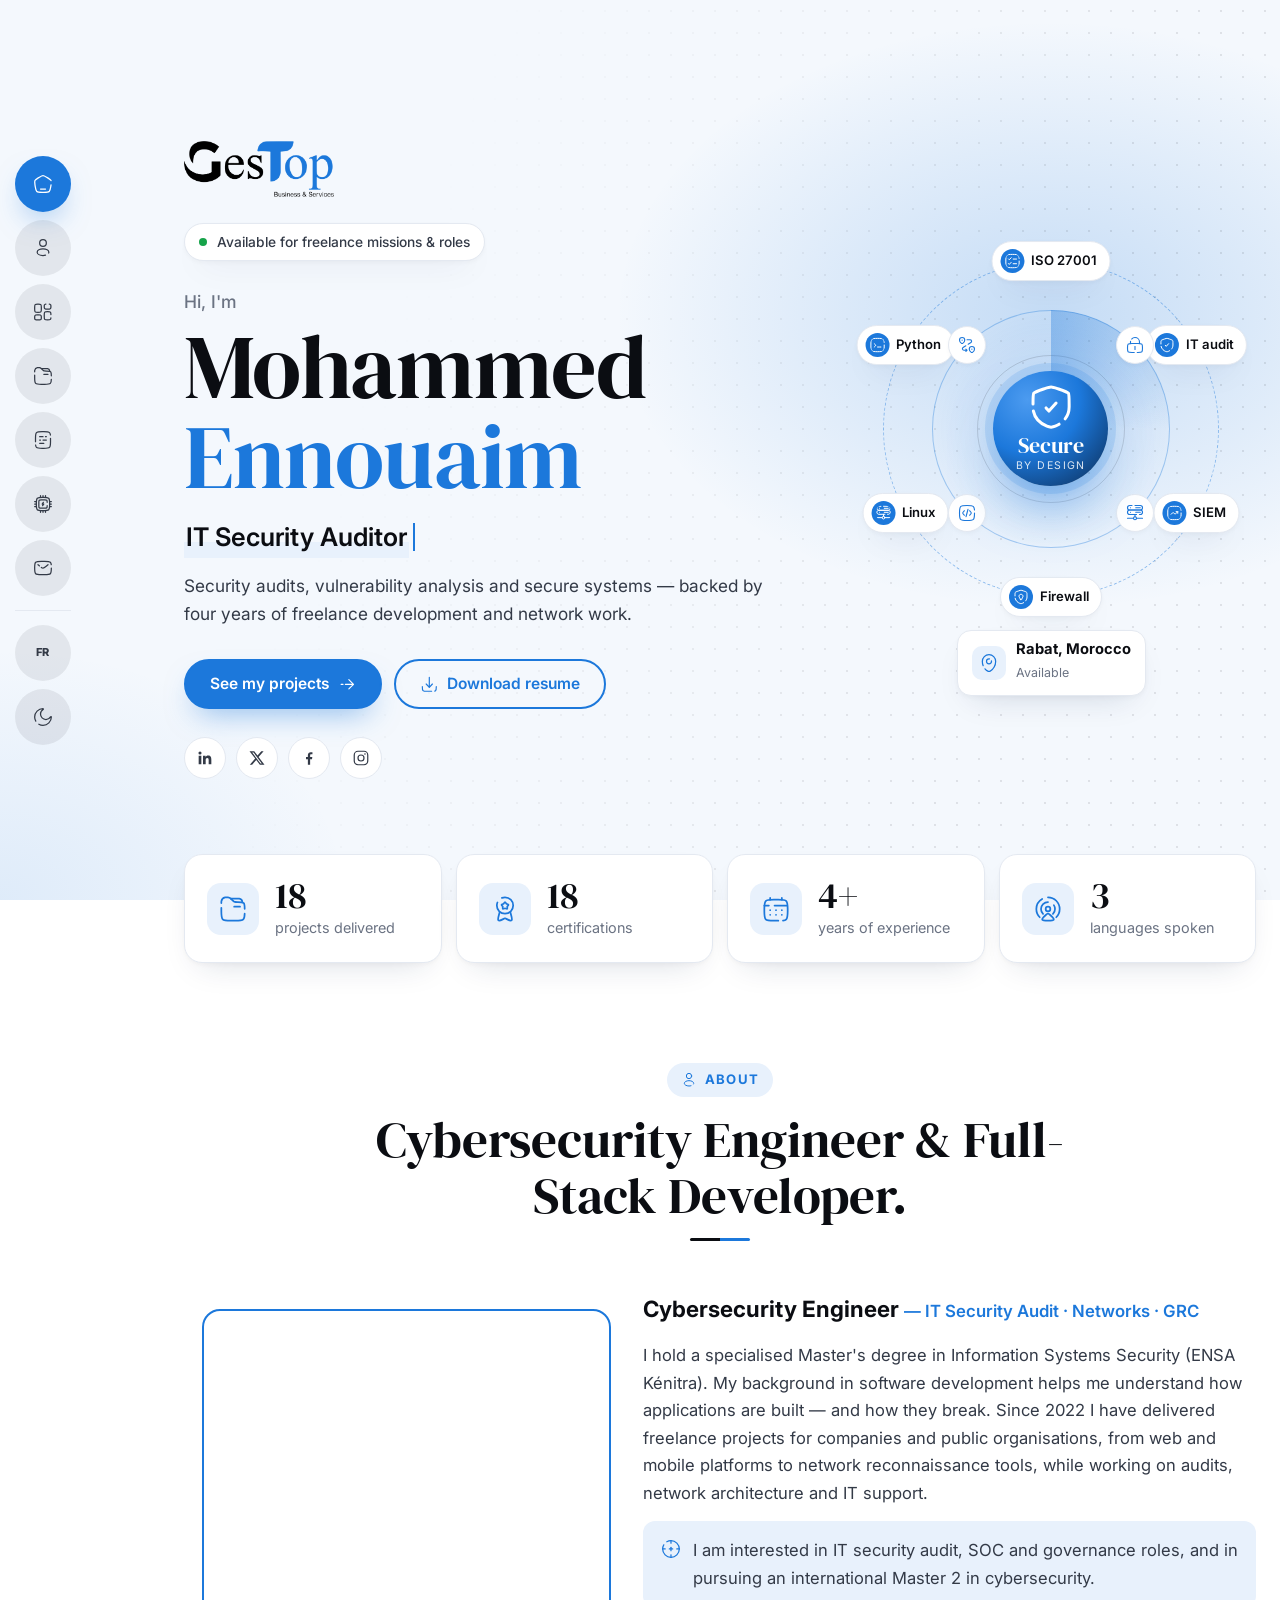
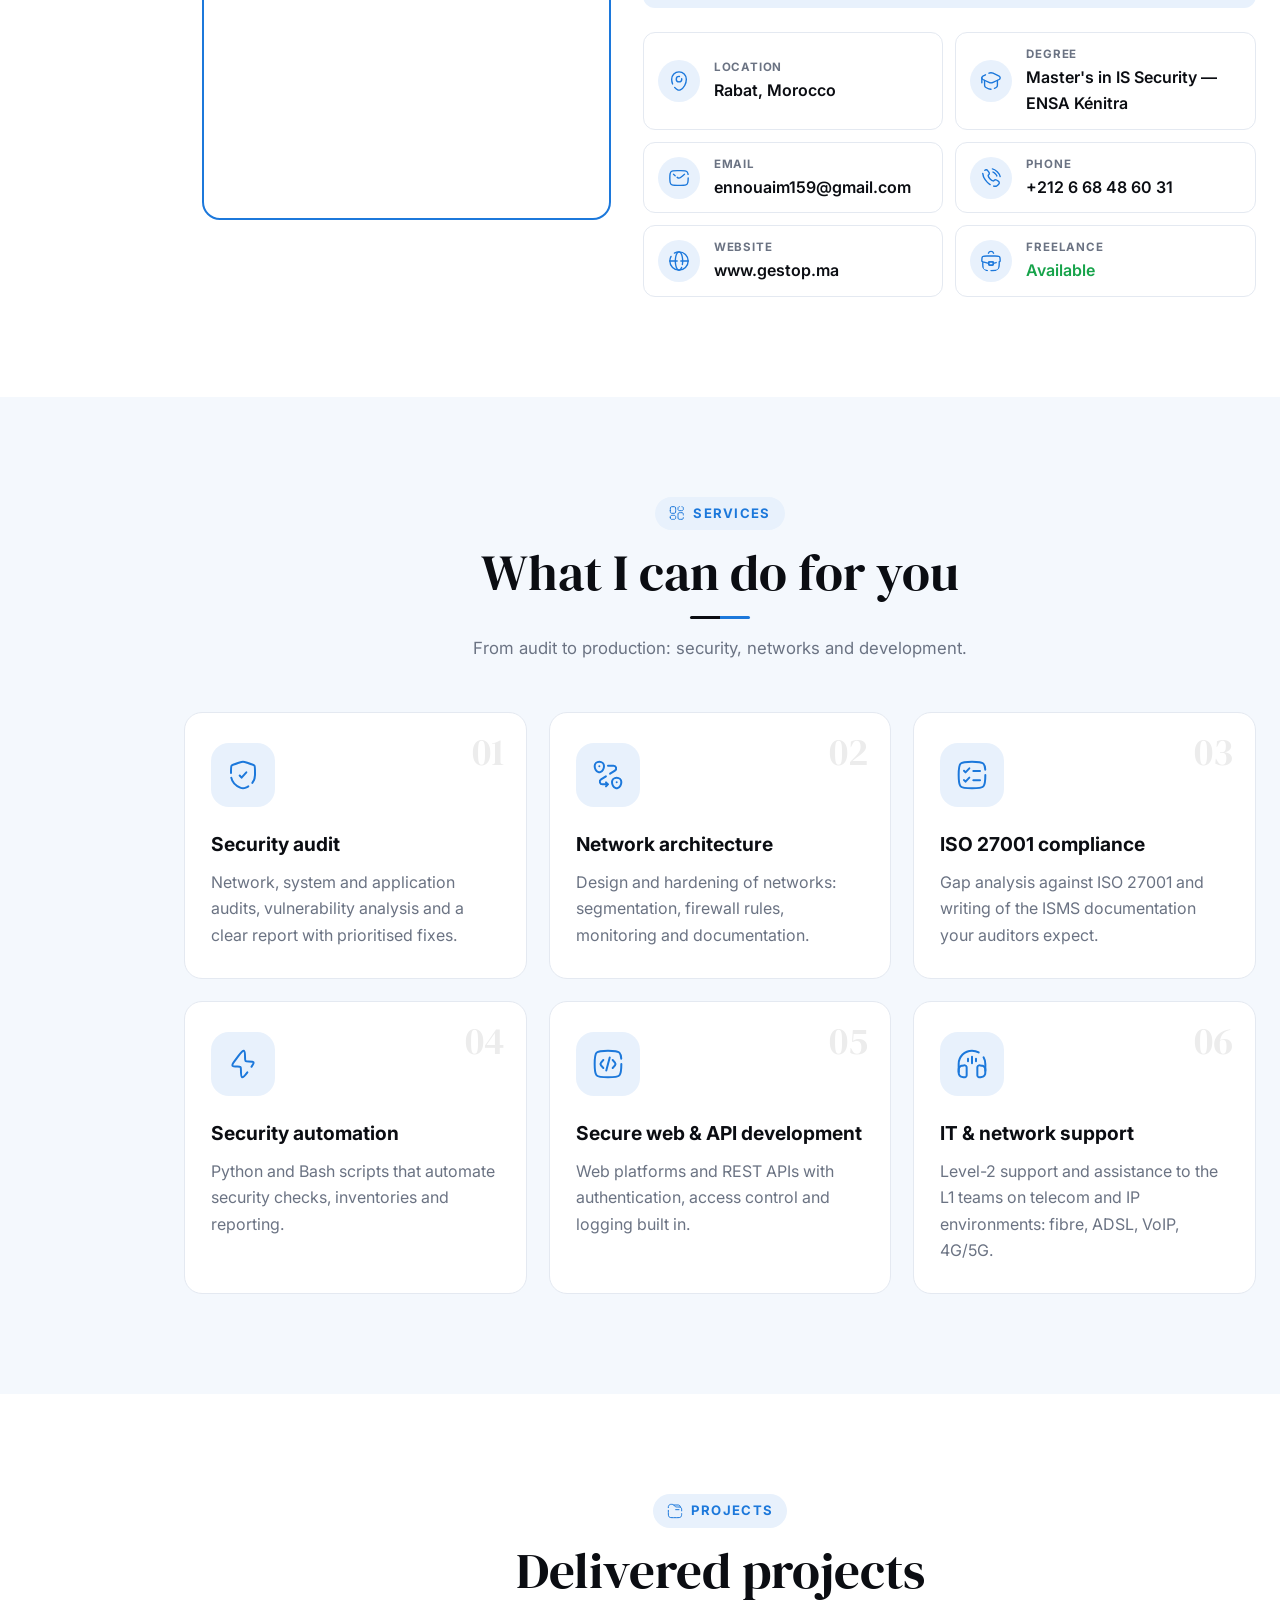
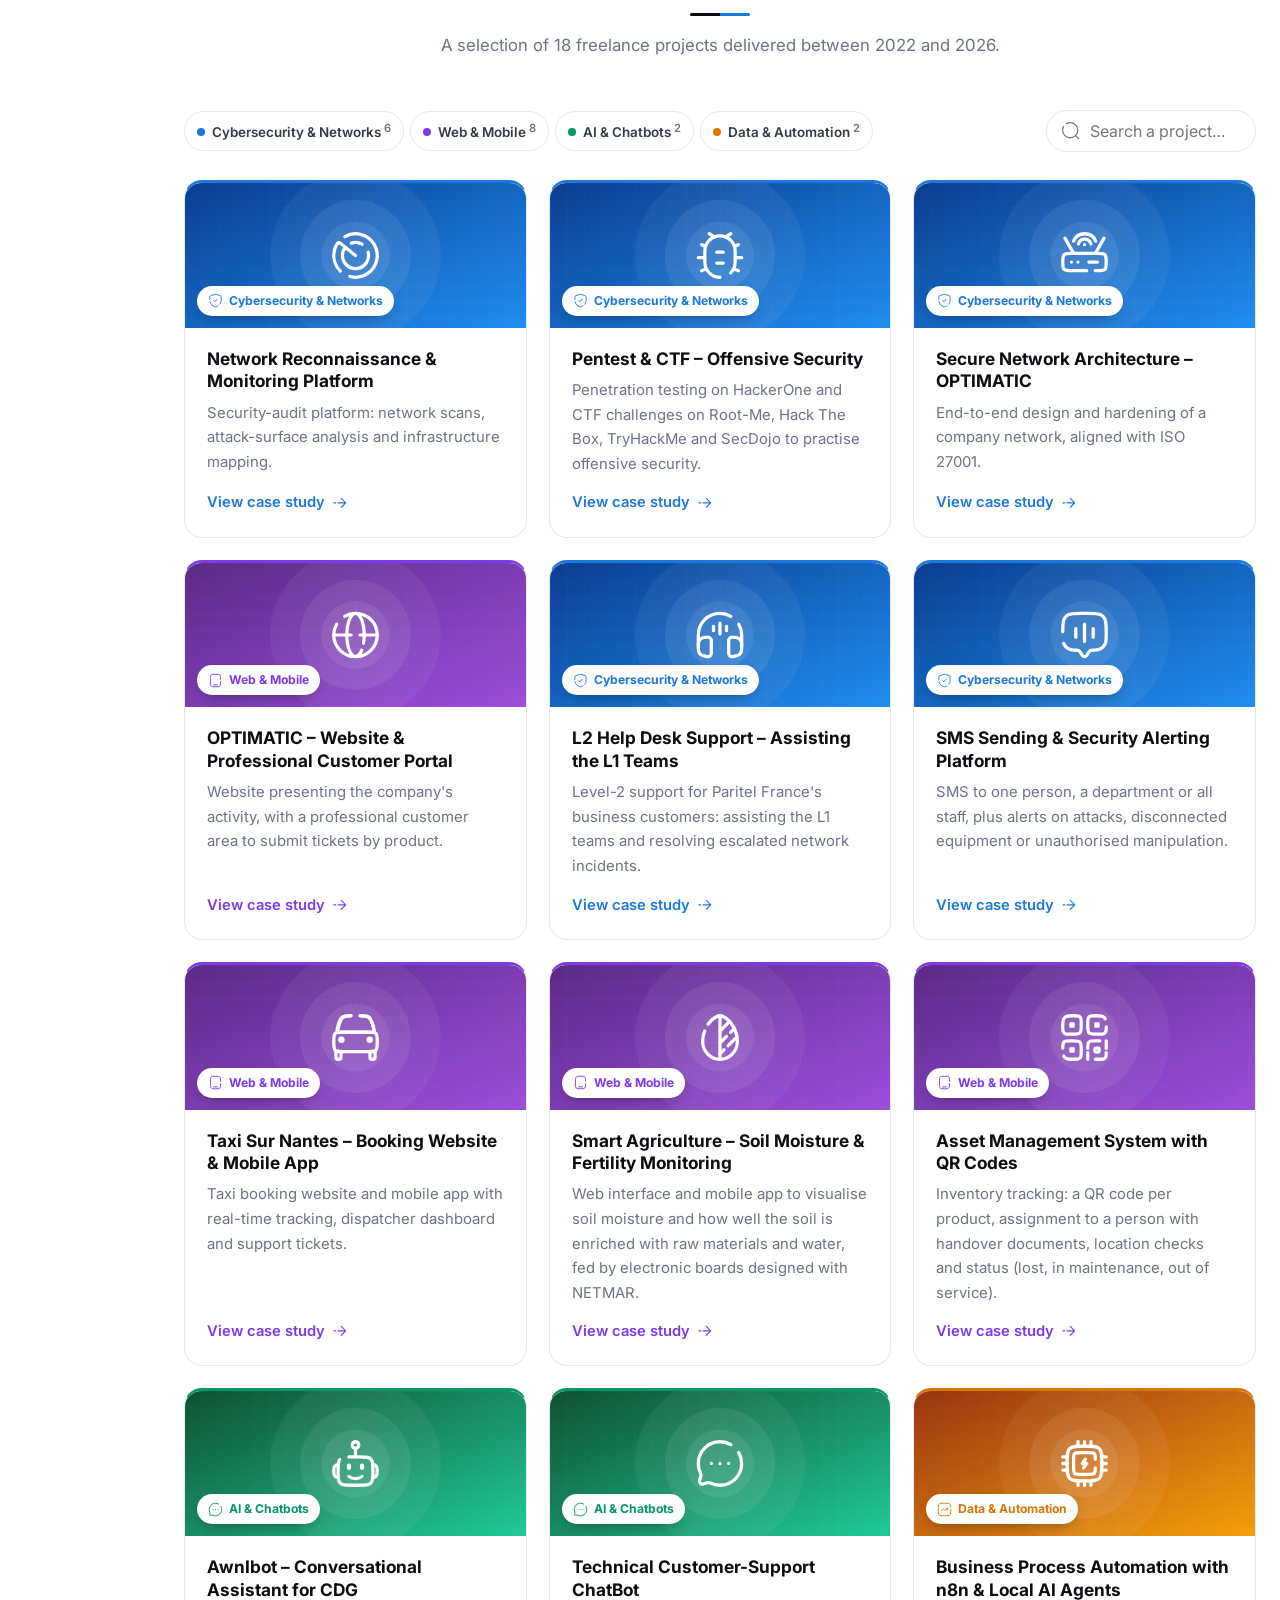
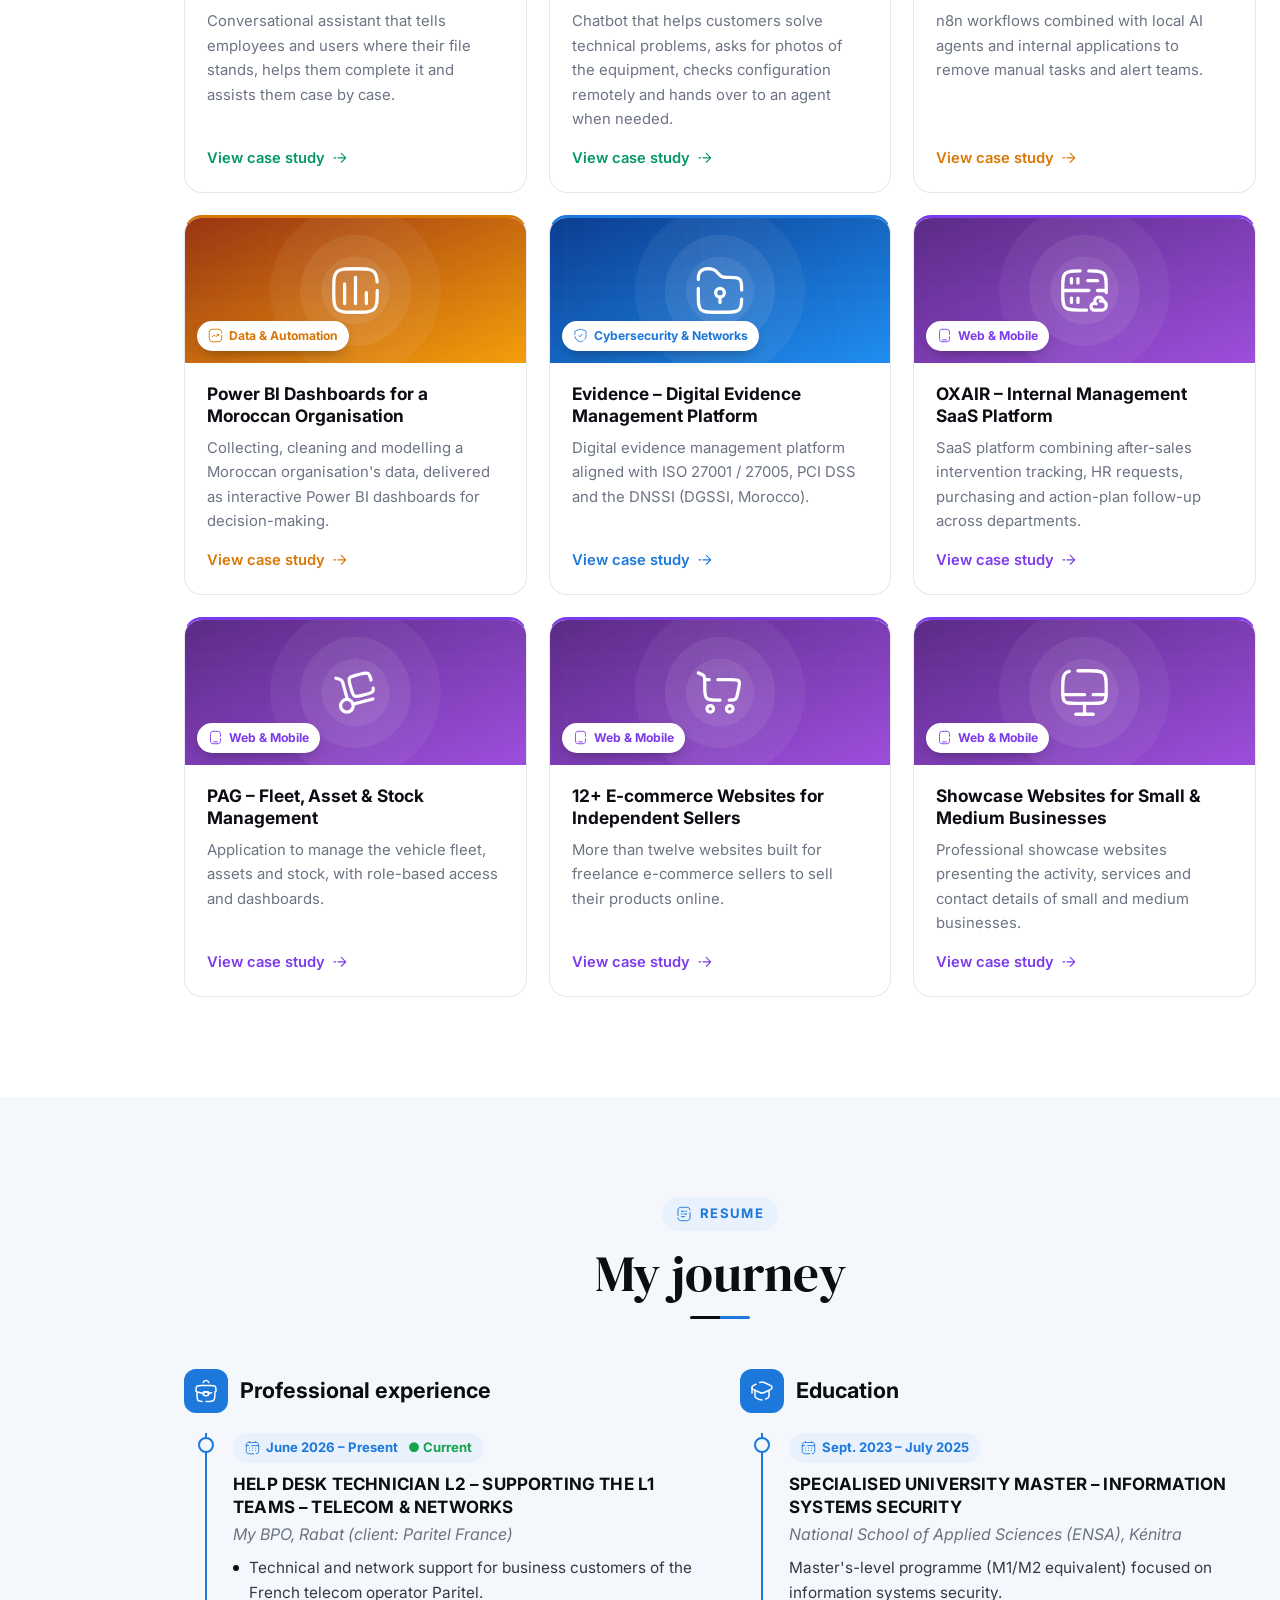
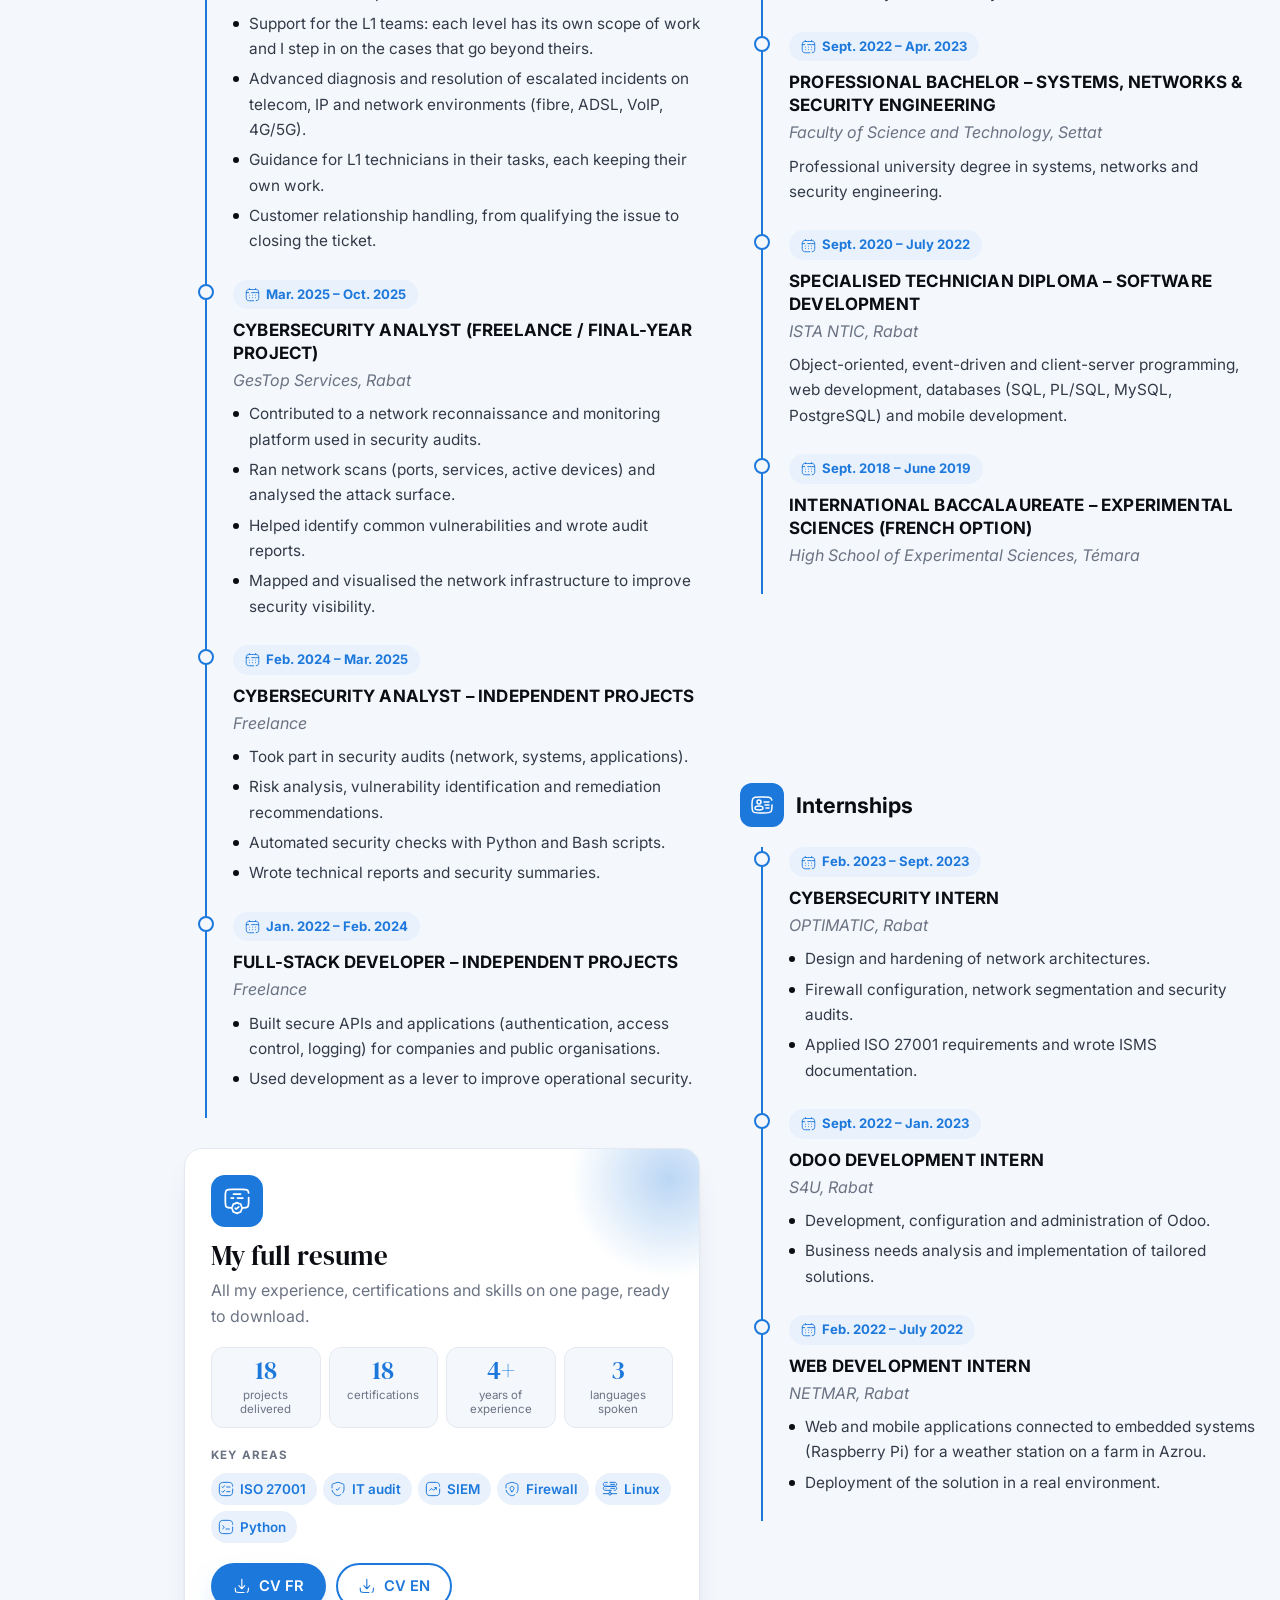
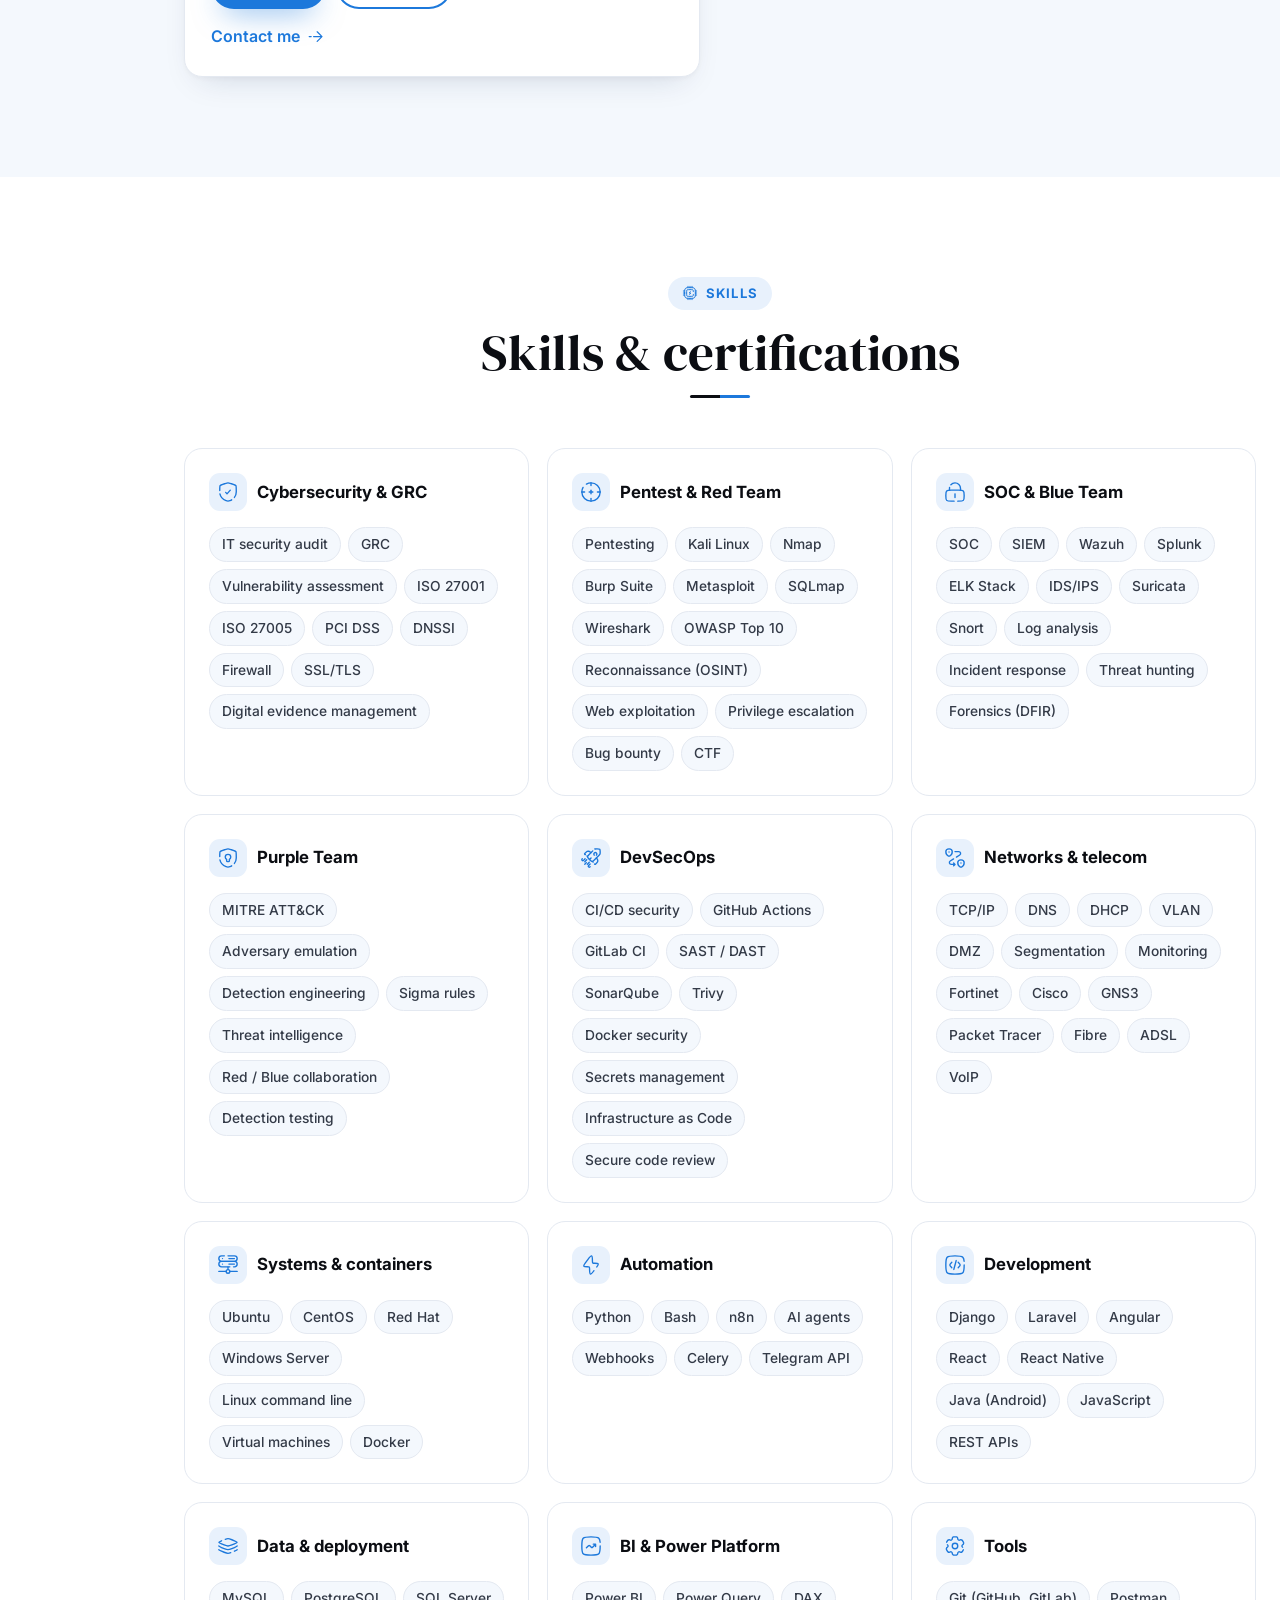
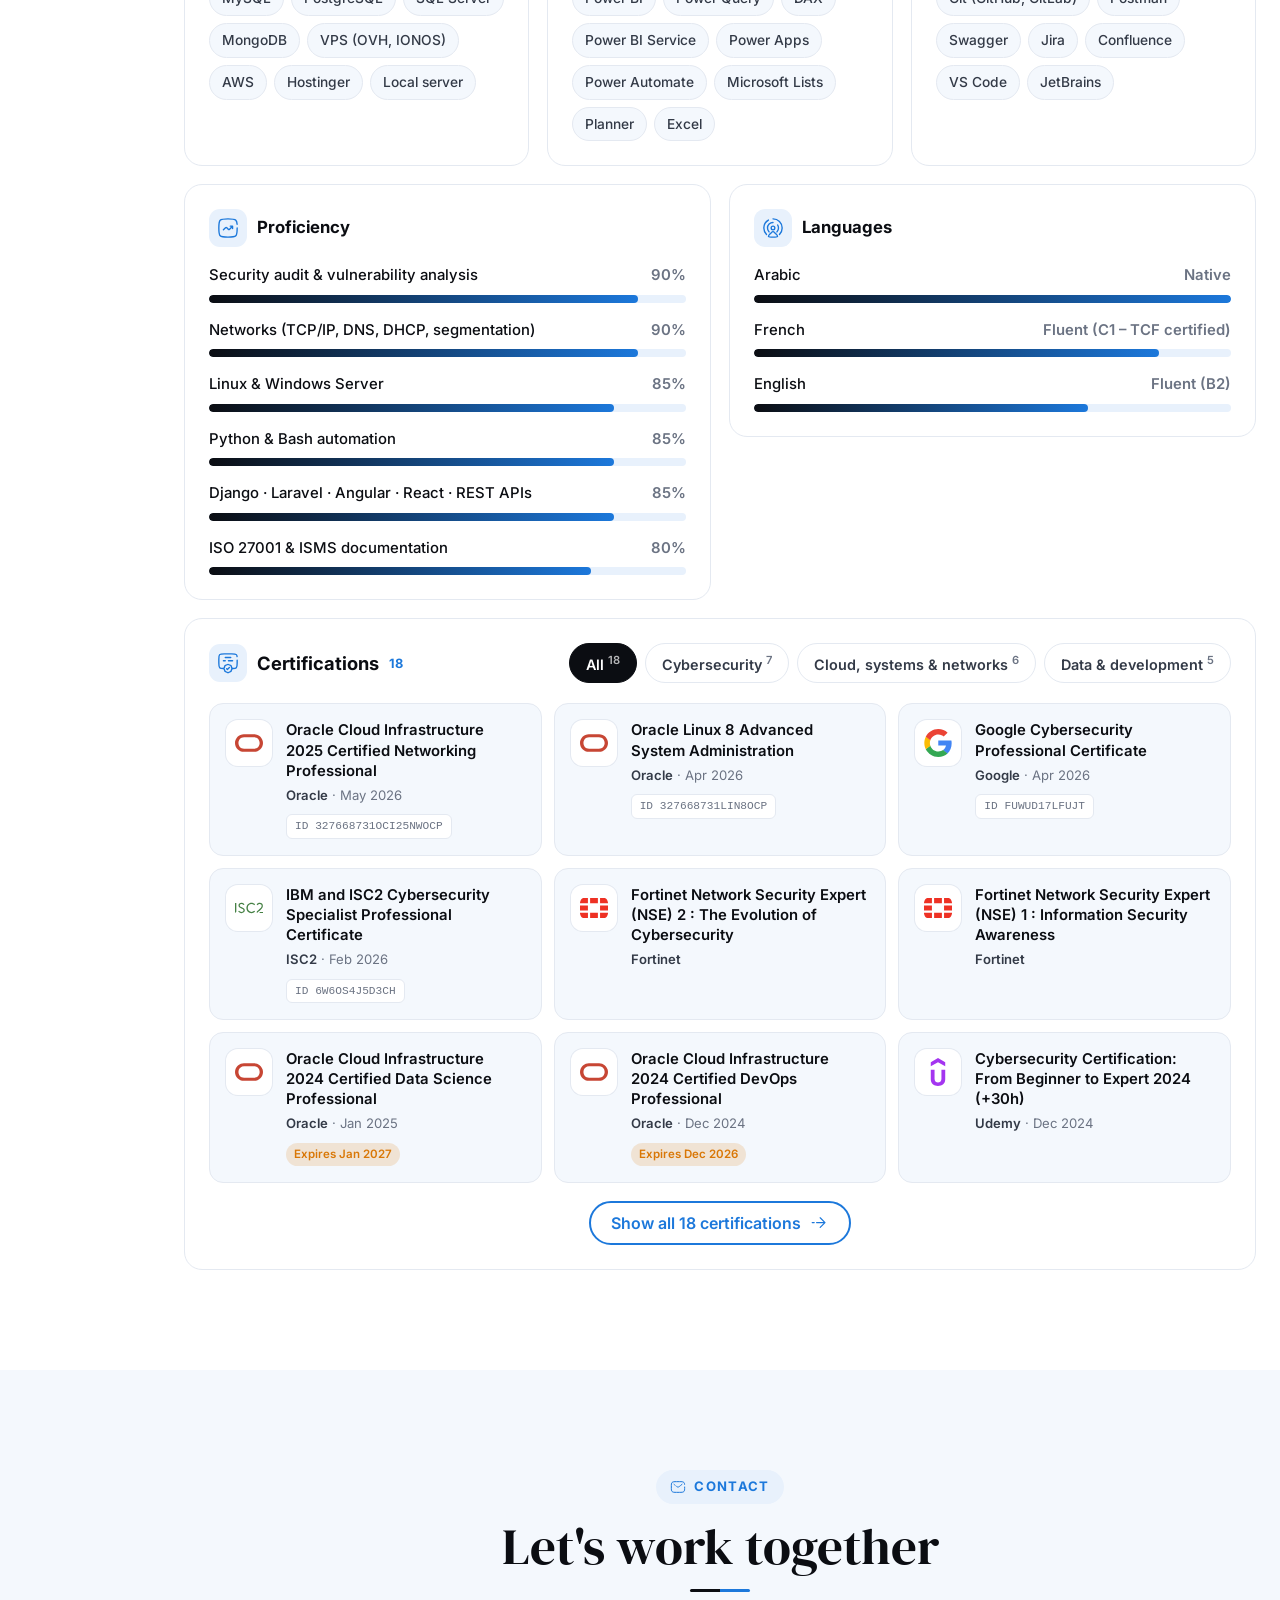
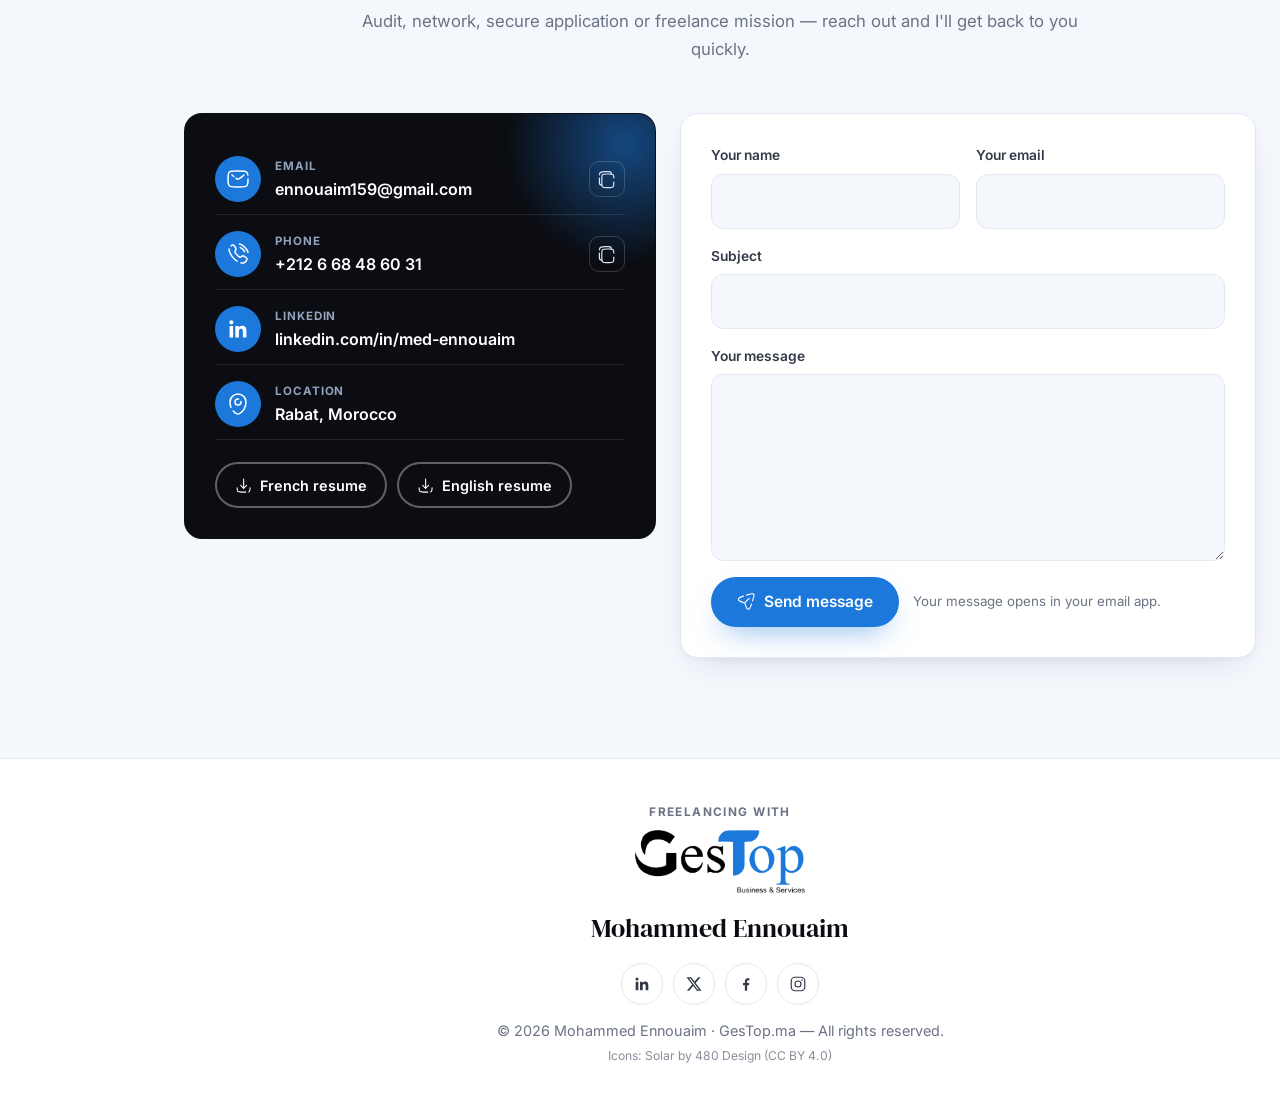
==== index.html @ 7784423c "first commit" ====
<!DOCTYPE html>
<html lang="fr" data-lang="fr">
<head>
<meta charset="utf-8">
<meta name="viewport" content="width=device-width, initial-scale=1, viewport-fit=cover">
<title>Mohammed Ennouaim | Ingénieur en Cybersécurité</title>
<meta name="description" content="Portfolio de Mohammed Ennouaim, ingénieur en cybersécurité à Rabat : audit SSI, réseaux, conformité ISO 27001, automatisation et développement sécurisé. / Cybersecurity engineer portfolio.">
<meta name="author" content="Mohammed Ennouaim">
<meta property="og:title" content="Mohammed Ennouaim | Cybersecurity Engineer">
<meta property="og:description" content="IT security audit, networks, ISO 27001, automation and secure development — Rabat, Morocco.">
<meta property="og:image" content="assets/img/profile-img.jpg">
<meta property="og:type" content="website">
<meta name="theme-color" content="#ffffff" media="(prefers-color-scheme: light)">
<meta name="theme-color" content="#0a0f17" media="(prefers-color-scheme: dark)">
<link rel="icon" href="assets/img/favicon.png">
<link rel="preconnect" href="https://fonts.googleapis.com">
<link rel="preconnect" href="https://fonts.gstatic.com" crossorigin>
<link href="https://fonts.googleapis.com/css2?family=DM+Serif+Display:ital@0;1&family=Inter:wght@400;500;600;700&display=swap" rel="stylesheet">
<link rel="stylesheet" href="assets/style.css">
<script>
/* language + theme before first paint (no flash) */
(function(){var d=document.documentElement,l='fr',t=null;try{var q=new URLSearchParams(location.search).get('lang');l=q||localStorage.getItem('me4-lang')||((navigator.language||'fr').slice(0,2)==='fr'?'fr':'en');t=localStorage.getItem('me4-theme');}catch(e){}d.dataset.lang=l==='en'?'en':'fr';d.lang=d.dataset.lang;if(t)d.dataset.theme=t;d.classList.add('js');})();
</script>
</head>
<body>
<a class="skip" href="#main" data-i18n="skip">Aller au contenu</a>
<div id="app" aria-live="polite"></div>
<noscript>
  <div class="noscript">
    <h1>Mohammed Ennouaim — Ingénieur en Cybersécurité / Cybersecurity Engineer</h1>
    <p>Activez JavaScript pour afficher le portfolio. / Please enable JavaScript to view the portfolio.</p>
    <p><a href="mailto:ennouaim159@gmail.com">ennouaim159@gmail.com</a> · <a href="assets/cv/CV_Mohammed_Ennouaim.pdf">CV (FR)</a> · <a href="assets/cv/CV_Mohammed_Ennouaim_EN.pdf">Resume (EN)</a></p>
  </div>
</noscript>
<script src="assets/data.js"></script>
<script src="assets/app.js"></script>
</body>
</html>
---- assets/style.css ----
/* ==========================================================
   Modèle 4 — « GesTop » · Mohammed Ennouaim
   Couleurs du logo GesTop : noir #000 + bleu #1C78DB
   ========================================================== */
:root{
  --bg:#ffffff; --bg-2:#f4f8fd; --card:#ffffff; --ink:#0b0d12; --ink-2:#333a47; --mute:#6b7383; --line:#e4e9f1;
  --blue:#1c78db; --blue-d:#135fb3; --blue-soft:#e8f1fc; --blue-ink:#ffffff; --ok:#16a34a;
  --pill-bg:rgba(11,13,18,.07); --meter-a:#0b0d12; --ct-bg:#0b0d12; --ct-bd:transparent;
  --c-security:#1c78db; --c-web:#7c3aed; --c-ai:#059669; --c-data:#d97706;
  --r:18px; --r-sm:12px;
  --sans:"Inter",system-ui,-apple-system,"Segoe UI",Roboto,sans-serif;
  --serif:"DM Serif Display",Georgia,"Times New Roman",serif;
  --sh:0 2px 4px rgba(11,13,18,.03),0 14px 34px -16px rgba(16,40,80,.18);
  --sh-b:0 14px 30px -12px rgba(28,120,219,.55);
  color-scheme:light;
}
@media (prefers-color-scheme:dark){:root:not([data-theme="light"]){
  --bg:#0a0f17; --bg-2:#0e1520; --card:#111a27; --ink:#eef2f8; --ink-2:#c3cbd8; --mute:#8b96a8; --line:#1e2a3b;
  --blue:#3b8ff0; --blue-d:#2a78d6; --blue-soft:#13243c; --sh:0 14px 34px -16px rgba(0,0,0,.7); --pill-bg:rgba(238,242,248,.09); --meter-a:#9ec5f5; --ct-bg:#060a10; --ct-bd:#1e2a3b; --c-security:#3b8ff0; --c-web:#a78bfa; --c-ai:#34d399; --c-data:#fbbf24; color-scheme:dark}}
:root[data-theme="dark"]{
  --bg:#0a0f17; --bg-2:#0e1520; --card:#111a27; --ink:#eef2f8; --ink-2:#c3cbd8; --mute:#8b96a8; --line:#1e2a3b;
  --blue:#3b8ff0; --blue-d:#2a78d6; --blue-soft:#13243c; --sh:0 14px 34px -16px rgba(0,0,0,.7); --pill-bg:rgba(238,242,248,.09); --meter-a:#9ec5f5; --ct-bg:#060a10; --ct-bd:#1e2a3b; --c-security:#3b8ff0; --c-web:#a78bfa; --c-ai:#34d399; --c-data:#fbbf24; color-scheme:dark}

*,*::before,*::after{box-sizing:border-box}
html{scroll-behavior:smooth;-webkit-text-size-adjust:100%}
body{margin:0;background:var(--bg);color:var(--ink);font:400 16px/1.65 var(--sans);-webkit-font-smoothing:antialiased;overflow-x:hidden}
body.lock{overflow:hidden}
img{display:block;max-width:100%;height:auto}
a{color:inherit;text-decoration:none}
p,h1,h2,h3,h4{margin:0}
ul,ol{margin:0;padding:0;list-style:none}
button,input,textarea{font:inherit;color:inherit}
button{cursor:pointer;background:none;border:0;padding:0}
.ic{width:1.2em;height:1.2em;flex:none}
:focus-visible{outline:2px solid var(--blue);outline-offset:3px;border-radius:8px}
.skip{position:absolute;left:-999px;top:10px;z-index:3000;background:var(--blue);color:#fff;padding:8px 14px;border-radius:10px}
.skip:focus{left:12px}
.noscript{max-width:640px;margin:15vh auto;padding:0 20px}.noscript a{color:#1c78db}
.wrap{width:100%;max-width:1140px;margin:0 auto;padding:0 24px}
.lg-d{display:none}
:root[data-theme="dark"] .lg-l{display:none}:root[data-theme="dark"] .lg-d{display:block}
@media (prefers-color-scheme:dark){:root:not([data-theme="light"]) .lg-l{display:none}:root:not([data-theme="light"]) .lg-d{display:block}}
.i-sun{display:none}
:root[data-theme="dark"] .i-sun{display:block}:root[data-theme="dark"] .i-moon{display:none}
@media (prefers-color-scheme:dark){:root:not([data-theme="light"]) .i-sun{display:block}:root:not([data-theme="light"]) .i-moon{display:none}}

/* buttons */
.btn{display:inline-flex;align-items:center;gap:.55em;height:50px;padding:0 24px;border-radius:999px;font-weight:600;font-size:.97rem;border:2px solid var(--blue);transition:transform .15s,background .2s,color .2s,box-shadow .2s;white-space:nowrap}
.btn:hover{transform:translateY(-2px)}
.btn.pri{background:var(--blue);color:#fff;box-shadow:var(--sh-b)}
.btn.pri:hover{background:var(--blue-d);border-color:var(--blue-d)}
.btn.ghost{color:var(--blue);background:transparent}
.btn.ghost:hover{background:var(--blue);color:#fff}
.ib{display:inline-grid;place-items:center;width:42px;height:42px;border-radius:50%;background:var(--bg-2);color:var(--ink)}
.ib:hover{background:var(--blue);color:#fff}

/* ==========================================================
   SIDEBAR — pills (style MyResume de la sauvegarde)
   ========================================================== */
.side{position:fixed;top:0;left:0;bottom:0;z-index:997;display:flex;flex-direction:column;justify-content:center;padding:0 15px;min-width:200px;overflow-y:auto;transition:left .3s ease;pointer-events:none}
.pills{pointer-events:auto}
.pills ul{display:flex;flex-direction:column;gap:8px;width:190px;padding:10px 0}
.pills a,.pills button{display:flex;align-items:center;height:56px;width:100%;max-width:56px;padding:0 18px;border-radius:50px;overflow:hidden;white-space:nowrap;
  background:var(--pill-bg);color:var(--ink-2);font-size:15px;font-weight:500;transition:max-width .3s ease,background .3s,color .3s,box-shadow .3s}
.pills .ic{width:20px;height:20px}
.pills span{padding:0 5px 0 9px;display:none}
.pills a:hover,.pills button:hover,.pills a.active{background:var(--blue);color:#fff;box-shadow:var(--sh-b)}
.pills a:hover,.pills button:hover{max-width:100%;width:max-content;min-width:56px}
.pills a:hover span,.pills button:hover span{display:block}
.pills .sep{height:1px;width:56px;background:var(--line);margin:6px 0}
.lg-badge{display:grid;place-items:center;width:20px;height:20px;flex:none;font-size:11px;font-weight:800;letter-spacing:.02em}
.nav-toggle{display:none;position:fixed;top:15px;right:15px;z-index:9999;width:44px;height:44px;border-radius:50%;background:var(--blue);color:#fff;place-items:center;box-shadow:var(--sh-b)}
.nav-toggle .ic{width:22px;height:22px}
.nav-toggle .i-close{display:none}
.nav-open .nav-toggle .i-open{display:none}.nav-open .nav-toggle .i-close{display:block}
.scrim{display:none}
@media (max-width:1199px){
  .nav-toggle{display:grid}
  .side{left:-100%;width:300px;background:var(--bg);border-right:1px solid var(--line);pointer-events:auto;box-shadow:20px 0 60px -30px rgba(0,0,0,.4)}
  .nav-open .side{left:0}
  .nav-open .scrim{display:block;position:fixed;inset:0;z-index:996;background:rgba(5,12,24,.45)}
  .pills ul{width:100%}
  .pills a,.pills button{max-width:100%;width:100%}
  .pills a:hover,.pills button:hover{width:100%}
  .pills span{display:block}
  .pills .sep{width:100%}
}

/* ==========================================================
   HERO
   ========================================================== */
.hero{position:relative;min-height:100vh;display:flex;align-items:center;padding:90px 0 70px;overflow:hidden;background:var(--bg-2)}
.hero-bg{position:absolute;inset:0;pointer-events:none;background:
  radial-gradient(620px 420px at 82% 35%,color-mix(in srgb,var(--blue) 22%,transparent),transparent 70%),
  radial-gradient(500px 360px at 0% 100%,color-mix(in srgb,var(--blue) 10%,transparent),transparent 70%)}
.hero-bg::after{content:"";position:absolute;inset:0;background-image:radial-gradient(color-mix(in srgb,var(--ink) 16%,transparent) 1px,transparent 1.2px);background-size:22px 22px;mask-image:linear-gradient(110deg,transparent 30%,#000 75%);-webkit-mask-image:linear-gradient(110deg,transparent 30%,#000 75%);opacity:.6}
.hero-in{position:relative;display:grid;grid-template-columns:1.2fr .8fr;grid-template-areas:"logo pic" "txt pic";column-gap:48px;align-items:center}
.hero-logo{grid-area:logo;align-self:end}.hero-txt{grid-area:txt;align-self:start}.hero-pic{grid-area:pic}
.brand-logo{width:150px;margin-bottom:26px}
.avail{display:inline-flex;align-items:center;gap:10px;padding:7px 14px;border-radius:999px;background:var(--card);border:1px solid var(--line);font-size:.86rem;font-weight:500;color:var(--ink-2);box-shadow:var(--sh)}
.avail i{width:8px;height:8px;border-radius:50%;background:var(--ok);box-shadow:0 0 0 0 rgba(22,163,74,.5);animation:ping 2s infinite}
@keyframes ping{70%{box-shadow:0 0 0 8px rgba(22,163,74,0)}100%{box-shadow:0 0 0 0 rgba(22,163,74,0)}}
.hello{margin-top:26px;font-size:1.1rem;color:var(--mute);font-weight:500}
.hero h1{font-family:var(--serif);font-weight:400;font-size:clamp(3rem,7.4vw,5.6rem);line-height:1;letter-spacing:-.01em;margin:6px 0 14px}
.hero h1 span{color:var(--blue)}
.typed{font-size:clamp(1.2rem,2.4vw,1.6rem);font-weight:600;min-height:1.6em;display:flex;align-items:center}
.typed span{background:linear-gradient(transparent 62%,var(--blue-soft) 62%);padding:0 2px}
.caret{display:inline-block;width:2px;height:1.1em;background:var(--blue);margin-left:4px;animation:blink 1s steps(1) infinite}
@keyframes blink{50%{opacity:0}}
.pitch{color:var(--ink-2);font-size:1.08rem;max-width:54ch;margin-top:14px}
.ctas{display:flex;flex-wrap:wrap;gap:12px;margin-top:30px}
.soc{display:flex;gap:10px;margin-top:28px}
.soc a{display:grid;place-items:center;width:42px;height:42px;border-radius:50%;background:var(--card);border:1px solid var(--line);color:var(--ink-2);transition:.2s}
.soc a:hover{background:var(--blue);border-color:var(--blue);color:#fff;transform:translateY(-2px)}
.soc .ic{width:18px;height:18px}
.hero-pic{position:relative;justify-self:center;width:min(100%,400px)}
.ring{position:relative;border-radius:50%;padding:10px;background:conic-gradient(from 200deg,var(--blue),#0b0d12 40%,var(--blue) 75%,var(--blue));box-shadow:0 40px 80px -30px rgba(28,120,219,.55)}
:root[data-theme="dark"] .ring{background:conic-gradient(from 200deg,var(--blue),#eef2f8 40%,var(--blue) 75%,var(--blue))}
.ring img{border-radius:50%;aspect-ratio:1;object-fit:cover;object-position:50% 25%;border:6px solid var(--bg-2);width:100%}
.badge{position:absolute;display:flex;align-items:center;gap:10px;padding:10px 14px;border-radius:14px;background:var(--card);border:1px solid var(--line);box-shadow:var(--sh);animation:float 6s ease-in-out infinite}
.badge .ic{width:34px;height:34px;padding:7px;border-radius:10px;background:var(--blue-soft);color:var(--blue)}
.badge b{display:block;font-size:.92rem;line-height:1.2}.badge small{color:var(--mute);font-size:.78rem}
.b1{left:-30px;top:14%}.b2{right:-24px;bottom:12%;animation-delay:-3s}
@keyframes float{50%{transform:translateY(-8px)}}
@media (max-width:960px){
  .hero{min-height:auto;padding:80px 0 60px}
  .hero-in{grid-template-columns:1fr;grid-template-areas:"logo" "pic" "txt";row-gap:30px}
  .hero-logo{justify-self:center}.hero-logo .brand-logo{margin:0}
  .hero-pic{width:min(70%,300px)}
  .brand-logo{width:120px}
}
@media (max-width:520px){
  .wrap{padding:0 16px}
  .hero{padding-top:70px}
  .hero-pic{width:min(72%,250px)}
  .b1{left:-28px;top:4%}.b2{right:-28px;bottom:2%}
  .badge{padding:8px 10px}.badge .ic{width:28px;height:28px;padding:5px}
  .ctas .btn{flex:1 1 100%;justify-content:center}
}

/* stats */
.stats{position:relative;z-index:1;margin-top:-46px}
.st-grid{display:grid;grid-template-columns:repeat(4,1fr);gap:14px}
.st{display:flex;align-items:center;gap:16px;background:var(--card);border:1px solid var(--line);border-radius:var(--r);padding:22px;box-shadow:var(--sh)}
.st>.ic{width:52px;height:52px;padding:12px;border-radius:14px;background:var(--blue-soft);color:var(--blue)}
.st b{display:block;font-family:var(--serif);font-weight:400;font-size:2.3rem;line-height:1;color:var(--ink)}
.st span{color:var(--mute);font-size:.9rem}
@media (max-width:900px){.st-grid{grid-template-columns:1fr 1fr}}
@media (max-width:420px){.st{padding:16px;gap:12px}.st>.ic{width:42px;height:42px;padding:9px}.st b{font-size:1.9rem}}

/* ==========================================================
   SECTIONS
   ========================================================== */
.sec{padding:100px 0}
.sec.alt{background:var(--bg-2)}
.sh{text-align:center;max-width:720px;margin:0 auto 50px}
.kick{display:inline-flex;align-items:center;gap:8px;padding:6px 14px;border-radius:999px;background:var(--blue-soft);color:var(--blue);font-size:.82rem;font-weight:700;text-transform:uppercase;letter-spacing:.1em}
.kick .ic{width:16px;height:16px}
.sh h2{font-family:var(--serif);font-weight:400;font-size:clamp(2.1rem,4.6vw,3.2rem);line-height:1.1;margin-top:14px;position:relative;padding-bottom:18px}
.sh h2::after{content:"";position:absolute;left:50%;bottom:0;width:60px;height:3px;margin-left:-30px;border-radius:3px;background:linear-gradient(90deg,var(--ink) 50%,var(--blue) 50%)}
.sub{color:var(--mute);margin-top:16px;font-size:1.05rem}
@media (max-width:640px){.sec{padding:70px 0}.sh{margin-bottom:34px}}

/* about */
.about{display:grid;grid-template-columns:.8fr 1.2fr;gap:50px;align-items:start}
.about-pic{position:relative}
.about-pic img{width:100%;aspect-ratio:4/5;object-fit:cover;object-position:50% 20%;border-radius:var(--r);position:relative;z-index:1}
.about-pic::before{content:"";position:absolute;inset:18px -18px -18px 18px;border-radius:var(--r);border:2px solid var(--blue)}
.about-txt h3{font-size:1.4rem;font-weight:700}
.about-txt h3 span{color:var(--blue);font-weight:600;font-size:1.05rem}
.about-txt>p{color:var(--ink-2);margin-top:14px;font-size:1.04rem}
.goal{display:flex;gap:12px;margin-top:18px;padding:16px 18px;border-radius:var(--r-sm);background:var(--blue-soft);color:var(--ink)}
.goal .ic{color:var(--blue);margin-top:2px}
.facts{display:grid;grid-template-columns:1fr 1fr;gap:12px;margin-top:24px}
.facts li{display:flex;align-items:center;gap:14px;padding:12px 14px;border-radius:var(--r-sm);border:1px solid var(--line);background:var(--card);min-width:0;transition:border-color .2s,box-shadow .2s}
.facts li:hover{border-color:var(--blue);box-shadow:var(--sh)}
.facts .ic{width:42px;height:42px;padding:10px;border-radius:50%;background:var(--blue-soft);color:var(--blue)}
.facts div{min-width:0}
.facts small{display:block;font-size:.72rem;font-weight:700;text-transform:uppercase;letter-spacing:.07em;color:var(--mute)}
.facts b{font-weight:600;overflow-wrap:anywhere}
.facts a:hover{color:var(--blue)}
.facts .ok{color:var(--ok)}
@media (max-width:900px){.about{grid-template-columns:1fr}.about-pic{max-width:340px;margin:0 auto 10px}}
@media (max-width:560px){.facts{grid-template-columns:1fr}}

/* services */
.svc{display:grid;grid-template-columns:repeat(3,1fr);gap:22px}
.svc-c{position:relative;background:var(--card);border:1px solid var(--line);border-radius:var(--r);padding:30px 26px;overflow:hidden;transition:transform .25s,box-shadow .25s,border-color .25s}
.svc-c::before{content:"";position:absolute;left:0;top:0;height:4px;width:0;background:linear-gradient(90deg,var(--ink),var(--blue));transition:width .35s}
.svc-c:hover{transform:translateY(-6px);box-shadow:var(--sh);border-color:transparent}
.svc-c:hover::before{width:100%}
.svc-i{display:grid;place-items:center;width:64px;height:64px;border-radius:18px;background:var(--blue-soft);color:var(--blue);margin-bottom:22px;transition:background .25s,color .25s}
.svc-i .ic{width:32px;height:32px}
.svc-c:hover .svc-i{background:var(--blue);color:#fff}
.svc-n{position:absolute;right:22px;top:20px;font-family:var(--serif);font-size:2.4rem;color:color-mix(in srgb,var(--ink) 8%,transparent);line-height:1}
.svc-c h3{font-size:1.2rem;font-weight:700;margin-bottom:8px}
.svc-c p{color:var(--mute)}
@media (max-width:960px){.svc{grid-template-columns:1fr 1fr}}
@media (max-width:600px){.svc{grid-template-columns:1fr}}

/* projects */
.tools{display:flex;flex-wrap:wrap;gap:12px;align-items:center;justify-content:space-between;margin-bottom:28px}
.fls{display:flex;flex-wrap:wrap;gap:8px}
.fl{height:40px;padding:0 16px;border-radius:999px;border:1px solid var(--line);background:var(--card);font-weight:600;font-size:.9rem;color:var(--ink-2);transition:.2s}
.fl sup{font-size:.7rem;color:var(--mute)}
.fl:hover{border-color:var(--blue);color:var(--blue)}
.fl.on{background:var(--ink);border-color:var(--ink);color:var(--bg)}.fl.on sup{color:inherit;opacity:.7}
.find{display:flex;align-items:center;gap:8px;height:42px;padding:0 16px;border-radius:999px;border:1px solid var(--line);background:var(--card);color:var(--mute);min-width:min(100%,280px)}
.find:focus-within{border-color:var(--blue)}
.find input{border:0;outline:0;background:none;width:100%;color:var(--ink)}
.pgrid{display:grid;grid-template-columns:repeat(3,1fr);gap:22px}
.pc{display:flex;flex-direction:column;background:var(--card);border:1px solid var(--line);border-radius:var(--r);overflow:hidden;transition:transform .25s,box-shadow .25s}
.pc:hover{transform:translateY(-6px);box-shadow:var(--sh)}
.pc-img{position:relative;aspect-ratio:800/340;overflow:hidden;background:var(--bg-2)}
.pc-img img{width:100%;height:100%;object-fit:cover;transition:transform .5s}
.pc:hover .pc-img img{transform:scale(1.06)}
.pc-cat{display:inline-flex;align-items:center;gap:6px;padding:5px 11px;border-radius:999px;background:var(--card);color:var(--ink);font-size:.76rem;font-weight:700}
.pc-cat .ic{width:15px;height:15px;color:var(--blue)}
.pc-img .pc-cat{position:absolute;left:12px;bottom:12px;box-shadow:0 6px 16px -6px rgba(0,0,0,.4)}
.pc-b{padding:20px 22px 22px;display:flex;flex-direction:column;gap:8px;flex:1}
.pc h3{font-size:1.08rem;font-weight:700;line-height:1.3}
.pc-b>p{color:var(--mute);font-size:.93rem;flex:1}
.more{display:inline-flex;align-items:center;gap:6px;color:var(--blue);font-weight:600;font-size:.92rem;margin-top:6px}
.more .ic{transition:transform .2s}.pc:hover .more .ic{transform:translateX(4px)}
.empty{grid-column:1/-1;text-align:center;color:var(--mute);padding:30px}
@media (max-width:1000px){.pgrid{grid-template-columns:1fr 1fr}}
@media (max-width:620px){.pgrid{grid-template-columns:1fr}.tools{flex-direction:column;align-items:stretch}}

/* journey (MyResume-like timeline) */
.tl-grid{display:grid;grid-template-columns:1fr 1fr;gap:40px;align-items:start}
.tl-stack{display:grid;gap:34px}
.tl-h{display:flex;align-items:center;gap:12px;font-size:1.35rem;font-weight:700;margin-bottom:20px}
.tl-h .ic{width:44px;height:44px;padding:10px;border-radius:12px;background:var(--blue);color:#fff}
.tl{border-left:2px solid var(--blue);margin-left:21px}
.tl>li{position:relative;padding:0 0 26px 26px}
.tl>li::before{content:"";position:absolute;left:-9px;top:4px;width:16px;height:16px;border-radius:50%;background:var(--bg);border:2px solid var(--blue)}
.sec.alt .tl>li::before{background:var(--bg-2)}
.tl-d{display:inline-flex;flex-wrap:wrap;align-items:center;gap:6px;padding:4px 12px;border-radius:999px;background:var(--blue-soft);color:var(--blue);font-size:.82rem;font-weight:700}
.tl-d .ic{width:15px;height:15px}
.tl-d em{font-style:normal;color:var(--ok);margin-left:4px}
.tl-d em::before{content:"● "}
.tl h4{font-size:1.06rem;font-weight:700;margin-top:10px;line-height:1.35;text-transform:uppercase;letter-spacing:.01em}
.tl-o{font-style:italic;color:var(--mute);margin-top:2px}
.tl ul{margin-top:8px}
.tl ul li{position:relative;padding-left:16px;color:var(--ink-2);margin-top:5px;font-size:.96rem}
.tl ul li::before{content:"";position:absolute;left:0;top:.65em;width:6px;height:6px;border-radius:50%;background:var(--ink)}
.tl p:not(.tl-o){color:var(--ink-2);margin-top:8px;font-size:.96rem}
@media (max-width:900px){.tl-grid{grid-template-columns:1fr;gap:34px}}

/* skills */
.sk-grid{display:grid;grid-template-columns:repeat(3,1fr);gap:18px}
.sg,.panel{background:var(--card);border:1px solid var(--line);border-radius:var(--r);padding:24px}
.sg h4,.panel h4{display:flex;align-items:center;gap:10px;font-size:1.05rem;font-weight:700;margin-bottom:16px}
.sg h4 .ic,.panel h4 .ic{width:38px;height:38px;padding:8px;border-radius:11px;background:var(--blue-soft);color:var(--blue)}
.panel h4 sup{margin-left:auto;font-size:.8rem;color:var(--blue)}
.chips{display:flex;flex-wrap:wrap;gap:7px}
.chips li{padding:5px 12px;border-radius:999px;background:var(--bg-2);border:1px solid var(--line);font-size:.86rem;font-weight:500;color:var(--ink-2)}
.sk-row{display:grid;grid-template-columns:1fr 1fr;gap:18px;margin-top:18px;align-items:start}
.stack{display:grid;gap:18px}
.meter li{margin-bottom:15px}.meter li:last-child{margin:0}
.meter div{display:flex;justify-content:space-between;gap:12px;font-size:.93rem;margin-bottom:7px;font-weight:500}
.meter b{color:var(--mute);font-weight:600;text-align:right}
.meter i{display:block;height:8px;border-radius:8px;background:var(--blue-soft);overflow:hidden}
.meter s{display:block;height:100%;width:0;border-radius:inherit;background:linear-gradient(90deg,var(--meter-a),var(--blue));transition:width 1.3s cubic-bezier(.2,.8,.2,1)}
.in .meter s,html:not(.js) .meter s{width:var(--v)}
.certs li{display:flex;gap:12px;align-items:flex-start;padding:11px 0;border-bottom:1px dashed var(--line)}
.certs li:last-child{border:0}
.certs .ic{color:var(--blue);margin-top:2px}
.certs b{display:block;font-weight:600;font-size:.93rem;line-height:1.35}
.certs small{color:var(--mute);font-size:.8rem}
@media (max-width:1000px){.sk-grid{grid-template-columns:1fr 1fr}.sk-grid .sg:last-child:nth-child(odd){grid-column:1/-1}.sk-row{grid-template-columns:1fr}}
@media (max-width:620px){.sk-grid{grid-template-columns:1fr}}

/* contact */
.ct{display:grid;grid-template-columns:.9fr 1.1fr;gap:24px;align-items:start}
.ct-l{background:var(--ct-bg);border:1px solid var(--ct-bd);color:#fff;border-radius:var(--r);padding:30px;position:relative;overflow:hidden}
.ct-l::after{content:"";position:absolute;right:-90px;top:-90px;width:240px;height:240px;border-radius:50%;background:radial-gradient(circle,rgba(28,120,219,.55),transparent 70%)}
.ci{display:grid;gap:4px;position:relative;z-index:1}
.ci li{display:flex;align-items:center;gap:14px;padding:12px 0;border-bottom:1px solid rgba(255,255,255,.1)}
.ci>li>.ic{width:46px;height:46px;padding:11px;border-radius:50%;background:var(--blue);color:#fff}
.ci div{flex:1;min-width:0}
.ci small{display:block;font-size:.72rem;font-weight:700;text-transform:uppercase;letter-spacing:.08em;color:#93a3bd}
.ci b{font-weight:600;overflow-wrap:anywhere}
.ci a:hover{color:#8fc0f7}
.cp{display:grid;place-items:center;width:36px;height:36px;border-radius:10px;border:1px solid rgba(255,255,255,.18);color:#dbe6f6}
.cp:hover{background:var(--blue);border-color:var(--blue)}
.ct-cv{display:flex;flex-wrap:wrap;gap:10px;margin-top:22px;position:relative;z-index:1}
.ct-cv .btn{color:#fff;border-color:rgba(255,255,255,.35);height:46px;padding:0 18px;font-size:.9rem}
.ct-cv .btn:hover{background:var(--blue);border-color:var(--blue)}
.form{background:var(--card);border:1px solid var(--line);border-radius:var(--r);padding:30px;display:grid;gap:16px;box-shadow:var(--sh)}
.form label{display:grid;gap:7px}
.form label span{font-size:.86rem;font-weight:600;color:var(--ink-2)}
.form input,.form textarea{width:100%;padding:13px 15px;border-radius:12px;border:1px solid var(--line);background:var(--bg-2);outline:0;transition:border-color .2s,box-shadow .2s}
.form input:focus,.form textarea:focus{border-color:var(--blue);box-shadow:0 0 0 4px var(--blue-soft)}
.form textarea{resize:vertical;min-height:150px}
.row2{display:grid;grid-template-columns:1fr 1fr;gap:16px}
.f-ft{display:flex;flex-wrap:wrap;align-items:center;gap:14px}.f-ft small{color:var(--mute)}
@media (max-width:900px){.ct{grid-template-columns:1fr}}
@media (max-width:520px){.row2{grid-template-columns:1fr}.form,.ct-l{padding:22px 18px}.ct-cv .btn{flex:1;justify-content:center}}

/* footer */
.foot{background:var(--bg);border-top:1px solid var(--line);padding:44px 0 34px;text-align:center}
.foot-in{display:flex;flex-direction:column;align-items:center;gap:14px}
.foot-brand{display:flex;flex-direction:column;align-items:center;gap:8px}
.foot-brand small{font-size:.74rem;font-weight:700;text-transform:uppercase;letter-spacing:.12em;color:var(--mute)}
.foot-brand img{width:170px}
.foot-name{font-family:var(--serif);font-size:1.6rem}
.foot .soc{margin:0}
.foot-c{color:var(--mute);font-size:.9rem}
.foot-c small{font-size:.76rem;opacity:.8}
.totop{position:fixed;right:16px;bottom:16px;z-index:900;display:grid;place-items:center;width:44px;height:44px;border-radius:50%;background:var(--blue);color:#fff;box-shadow:var(--sh-b);opacity:0;visibility:hidden;transform:translateY(10px);transition:.3s}
.scrolled .totop{opacity:1;visibility:visible;transform:none}

/* reveal */
.js .rv{opacity:0;transform:translateY(18px);transition:opacity .7s ease,transform .7s cubic-bezier(.2,.7,.2,1)}
.js .rv.in{opacity:1;transform:none}

/* ==========================================================
   CASE STUDY PANEL
   ========================================================== */
.dw-scrim{position:fixed;inset:0;z-index:2000;background:rgba(5,12,24,.5);backdrop-filter:blur(3px);-webkit-backdrop-filter:blur(3px);animation:fade .25s}
.dw{position:fixed;z-index:2001;top:12px;right:12px;bottom:12px;width:min(780px,calc(100vw - 24px));background:var(--bg);border-radius:22px;display:flex;flex-direction:column;overflow:hidden;box-shadow:0 40px 90px -30px rgba(0,0,0,.6);animation:slide .35s cubic-bezier(.2,.8,.2,1);outline:0}
@keyframes fade{from{opacity:0}}@keyframes slide{from{transform:translateX(40px);opacity:0}}
.dw-bar{display:flex;align-items:center;gap:12px;padding:12px 12px 12px 20px;border-bottom:1px solid var(--line)}
.dw-bar .pc-cat{background:var(--blue-soft)}
.dw-n{margin-left:auto;font-weight:600;font-size:.85rem;color:var(--mute)}
.dw-body{overflow-y:auto;padding:30px clamp(20px,4vw,40px) 36px;overscroll-behavior:contain}
.dw h2{font-family:var(--serif);font-weight:400;font-size:clamp(1.9rem,4vw,2.7rem);line-height:1.1}
.lede{color:var(--ink-2);font-size:1.08rem;margin-top:12px}
.dw-img{margin:24px 0 18px;border-radius:16px;overflow:hidden;aspect-ratio:800/300}
.dw-img img{width:100%;height:100%;object-fit:cover}
.dw-meta{display:grid;grid-template-columns:repeat(4,1fr);gap:10px}
.dw-meta div{background:var(--bg-2);border:1px solid var(--line);border-radius:var(--r-sm);padding:12px 14px;display:grid;gap:2px;align-content:start}
.dw-meta .ic{color:var(--blue);margin-bottom:6px}
.dw-meta small{font-size:.7rem;font-weight:700;text-transform:uppercase;letter-spacing:.07em;color:var(--mute)}
.dw-meta b{font-size:.92rem;line-height:1.35}
.dw-txt h3{font-size:1.2rem;font-weight:700;margin:28px 0 10px;display:flex;align-items:center;gap:10px}
.dw-txt h3::before{content:"";width:14px;height:3px;border-radius:3px;background:var(--blue)}
.dw-txt p{color:var(--ink-2);font-size:1.03rem}
.chk li{display:flex;gap:10px;margin-top:9px;color:var(--ink-2)}
.chk .ic{color:var(--blue);margin-top:2px}
.dw-cta{display:flex;align-items:center;justify-content:space-between;gap:12px;margin-top:32px;padding:20px 22px;border-radius:16px;background:var(--blue);color:#fff;font-family:var(--serif);font-size:1.7rem;line-height:1.1}
.dw-cta small{display:block;font:600 .74rem var(--sans);text-transform:uppercase;letter-spacing:.08em;opacity:.8;margin-bottom:4px}
.dw-cta:hover{background:var(--blue-d)}
.dw-pg{display:grid;grid-template-columns:1fr 1fr;gap:10px;margin-top:10px}
.dw-pg a{display:flex;align-items:center;gap:12px;padding:16px;border:1px solid var(--line);border-radius:14px;background:var(--card);font-weight:600;font-size:.94rem;line-height:1.3}
.dw-pg a:hover{border-color:var(--blue);color:var(--blue)}
.dw-pg small{display:block;font-size:.7rem;font-weight:700;text-transform:uppercase;letter-spacing:.07em;color:var(--mute);margin-bottom:2px}
.dw-pg .nx{justify-content:flex-end;text-align:right}
@media (max-width:640px){.dw{inset:0;width:100%;border-radius:0}.dw-meta{grid-template-columns:1fr 1fr}.dw-cta{font-size:1.35rem}.dw-pg a{padding:12px;font-size:.86rem}}

#toast{position:fixed;left:50%;bottom:24px;z-index:3000;transform:translate(-50%,20px);opacity:0;padding:10px 18px;border-radius:999px;background:var(--ink);color:var(--bg);font-weight:600;font-size:.9rem;transition:.25s;pointer-events:none}
#toast.on{opacity:1;transform:translate(-50%,0)}

@media (prefers-reduced-motion:reduce){*{animation:none!important;transition:none!important;scroll-behavior:auto!important}.js .rv{opacity:1;transform:none}}
@media print{.side,.nav-toggle,.form,.totop,#drawer{display:none!important}main,.foot{margin:0!important}.js .rv{opacity:1;transform:none}}

@media (max-width:520px){.st{flex-direction:column;align-items:flex-start;gap:10px}}

/* ==========================================================
   v2 — fixes & additions
   ========================================================== */
/* sidebar offset (must come after section paddings) */
@media (min-width:1200px) and (max-width:1600px){.hero,.sec,.stats,.foot{padding-left:160px}}

/* category colours */
.cat-security{--cc:var(--c-security)}.cat-web{--cc:var(--c-web)}.cat-ai{--cc:var(--c-ai)}.cat-data{--cc:var(--c-data)}
.pc .pc-cat,.dw .pc-cat{color:var(--cc)}
.pc .pc-cat .ic,.dw .pc-cat .ic{color:var(--cc)}
.dw .dw-bar .pc-cat{background:color-mix(in srgb,var(--cc) 14%,transparent)}
.pc{border-top:3px solid var(--cc)}
.pc:hover{border-color:var(--cc);box-shadow:0 18px 40px -20px color-mix(in srgb,var(--cc) 60%,transparent)}
.pc .more{color:var(--cc)}
.dotc{display:inline-block;width:8px;height:8px;border-radius:50%;background:var(--cc);margin-right:7px;vertical-align:1px}
.fl.on .dotc{box-shadow:0 0 0 2px var(--bg)}
.dw .dw-txt h3::before{background:var(--cc)}
.dw .chk .ic,.dw .dw-meta .ic{color:var(--cc)}

/* hero orbit visual */
.hero-pic{width:min(100%,460px)}
.orbit{position:relative;width:100%;aspect-ratio:1}
.o-ring{position:absolute;border-radius:50%;inset:0;margin:auto}
.r1{width:82%;height:82%;border:1.5px dashed color-mix(in srgb,var(--blue) 45%,transparent)}
.r2{width:58%;height:58%;border:1px solid color-mix(in srgb,var(--blue) 35%,transparent);background:radial-gradient(circle,color-mix(in srgb,var(--blue) 10%,transparent),transparent 70%)}
.r3{width:36%;height:36%;border:1px solid color-mix(in srgb,var(--ink) 14%,transparent)}
.o-scan{position:absolute;inset:21%;border-radius:50%;background:conic-gradient(from 0deg,color-mix(in srgb,var(--blue) 35%,transparent),transparent 25%);animation:spin 6s linear infinite;mask-image:radial-gradient(circle,transparent 30%,#000 31%);-webkit-mask-image:radial-gradient(circle,transparent 30%,#000 31%)}
.o-core{position:absolute;inset:0;margin:auto;width:28%;height:28%;border-radius:50%;display:grid;place-content:center;justify-items:center;text-align:center;color:#fff;
  background:radial-gradient(circle at 30% 25%,#4c9bf0,#1c78db 45%,#0b2a52 100%);box-shadow:0 0 0 8px color-mix(in srgb,var(--blue) 15%,transparent),0 30px 60px -20px rgba(28,120,219,.8)}
.o-core .ic{width:42%;height:auto;aspect-ratio:1;margin-bottom:4px}
.o-core b{font-family:var(--serif);font-weight:400;font-size:clamp(1rem,2vw,1.35rem);line-height:1}
.o-core small{font-size:.66rem;letter-spacing:.14em;text-transform:uppercase;opacity:.85}
.o-track{position:absolute;inset:0;margin:auto;border-radius:50%;animation:spin 48s linear infinite}
.t1{width:100%;height:100%}
.t2{width:58%;height:58%;animation-duration:32s;animation-direction:reverse}
.o-track li{position:absolute;left:50%;top:50%;width:0;height:0;transform:rotate(var(--a)) translateY(calc(var(--r) * -1)) rotate(calc(var(--a) * -1))}
.orbit{container-type:inline-size}
.t1 li{--r:41cqw}.t2 li{--r:29cqw}
.chip-o,.dot-o{position:absolute;left:0;top:0;transform:translate(-50%,-50%);animation:spinback 48s linear infinite}
.t2 .dot-o{animation-duration:32s;animation-direction:normal}
.chip-o{display:inline-flex;align-items:center;gap:7px;padding:7px 12px 7px 8px;border-radius:999px;background:var(--card);border:1px solid var(--line);box-shadow:var(--sh);white-space:nowrap;font-size:.82rem}
.chip-o .ic{width:24px;height:24px;padding:4px;border-radius:50%;background:var(--blue);color:#fff}
.chip-o b{font-weight:600}
.dot-o{display:grid;place-items:center;width:38px;height:38px;border-radius:50%;background:var(--card);border:1px solid var(--line);color:var(--blue);box-shadow:var(--sh)}
.dot-o .ic{width:18px;height:18px}
@keyframes spin{to{transform:rotate(360deg)}}
.chip-o,.dot-o{animation-name:spinback}
@keyframes spinback{from{transform:translate(-50%,-50%) rotate(0)}to{transform:translate(-50%,-50%) rotate(-360deg)}}
.t2 .dot-o{animation-name:spinfwd}
@keyframes spinfwd{from{transform:translate(-50%,-50%) rotate(0)}to{transform:translate(-50%,-50%) rotate(360deg)}}
.hero-pic .b2{position:relative;left:auto;right:auto;bottom:auto;width:max-content;margin:-4px auto 0;animation:none}
@media (max-width:960px){.hero-pic{width:min(86%,380px)}}
@media (max-width:520px){.hero-pic{width:min(100%,350px)}.chip-o{font-size:.7rem;padding:5px 9px 5px 5px;gap:5px}.chip-o .ic{width:20px;height:20px}.dot-o{width:30px;height:30px}}

/* journey — CV card fills the empty space */
.tl-grid{align-items:stretch}
.tl-left{display:flex;flex-direction:column;gap:30px}
.tl-cta{position:sticky;top:30px;background:var(--card);border:1px solid var(--line);border-radius:var(--r);padding:26px;box-shadow:var(--sh);overflow:hidden}
.tl-cta::after{content:"";position:absolute;right:-70px;top:-70px;width:200px;height:200px;border-radius:50%;background:radial-gradient(circle,color-mix(in srgb,var(--blue) 30%,transparent),transparent 70%);pointer-events:none}
.tl-cta-i{display:grid;place-items:center;width:52px;height:52px;border-radius:14px;background:var(--blue);color:#fff;margin-bottom:14px}
.tl-cta-i .ic{width:28px;height:28px}
.tl-cta h3{font-family:var(--serif);font-weight:400;font-size:1.7rem;line-height:1.1}
.tl-cta>p{color:var(--mute);margin-top:6px}
.tl-hl{display:grid;grid-template-columns:repeat(4,1fr);gap:8px;margin:18px 0}
.tl-hl li{background:var(--bg-2);border:1px solid var(--line);border-radius:12px;padding:10px;text-align:center}
.tl-hl b{display:block;font-family:var(--serif);font-weight:400;font-size:1.6rem;line-height:1;color:var(--blue)}
.tl-hl span{display:block;font-size:.72rem;color:var(--mute);line-height:1.25;margin-top:4px}
.tl-k{font-size:.72rem;font-weight:700;text-transform:uppercase;letter-spacing:.1em;color:var(--mute);margin-bottom:8px}
.tl-keys{display:flex;flex-wrap:wrap;gap:6px}
.tl-keys li{display:inline-flex;align-items:center;gap:6px;padding:5px 11px 5px 7px;border-radius:999px;background:var(--blue-soft);color:var(--blue);font-size:.84rem;font-weight:600}
.tl-keys .ic{width:16px;height:16px}
.tl-btns{display:flex;flex-wrap:wrap;gap:10px;margin-top:20px}
.tl-btns .btn{height:46px;padding:0 20px;font-size:.92rem}
.tl-link{display:inline-flex;align-items:center;gap:6px;margin-top:14px;color:var(--blue);font-weight:600}
.tl-link:hover .ic{transform:translateX(3px)}.tl-link .ic{transition:transform .2s}
@media (max-width:900px){.tl-cta{position:relative;top:auto}}
@media (max-width:460px){.tl-hl{grid-template-columns:1fr 1fr}.tl-btns .btn{flex:1;justify-content:center}}

/* contact card: always readable (dark card in both themes) */
.ct-l small,.ci small{color:#93a3bd}
.ct-l b,.ct-l a,.ct-l span{color:#fff}

/* certifications — filterable cards */
.sk-row{grid-template-columns:1fr 1fr}
.certs-b{margin-top:18px;background:var(--card);border:1px solid var(--line);border-radius:var(--r);padding:24px}
.cb-head{display:flex;flex-wrap:wrap;align-items:center;justify-content:space-between;gap:14px;margin-bottom:20px}
.cb-head h3{display:flex;align-items:center;gap:10px;font-size:1.15rem;font-weight:700}
.cb-head h3 .ic{width:38px;height:38px;padding:8px;border-radius:11px;background:var(--blue-soft);color:var(--blue)}
.cb-head h3 sup{font-size:.8rem;color:var(--blue)}
.cgrid{display:grid;grid-template-columns:repeat(3,1fr);gap:12px}
.cc{display:flex;gap:14px;align-items:flex-start;padding:16px;border-radius:14px;background:var(--bg-2);border:1px solid var(--line);transition:border-color .2s,transform .2s,box-shadow .2s}
.cc:hover{border-color:var(--blue);transform:translateY(-3px);box-shadow:var(--sh)}
.cc-logo{flex:none;display:grid;place-items:center;width:46px;height:46px;border-radius:12px;background:var(--ib);color:#fff;font-weight:800;font-size:.95rem;letter-spacing:-.02em;box-shadow:inset 0 0 0 1px rgba(255,255,255,.12)}
.cc-b{min-width:0}
.cc h5{margin:0;font-size:.93rem;font-weight:600;line-height:1.35;color:var(--ink)}
.cc-m{font-size:.82rem;color:var(--mute);margin-top:4px}
.cc-m b{color:var(--ink-2);font-weight:600}
.cc-x{display:flex;flex-wrap:wrap;gap:6px;margin-top:8px}
.cc-x span{font-size:.72rem;font-weight:600;padding:2px 8px;border-radius:999px;background:color-mix(in srgb,var(--c-data) 16%,transparent);color:var(--c-data)}
.cc-x code{font-size:.7rem;padding:2px 8px;border-radius:6px;background:var(--card);border:1px solid var(--line);color:var(--mute);overflow-wrap:anywhere}
.cc-more{grid-column:1/-1;justify-self:center;display:inline-flex;align-items:center;gap:8px;height:44px;padding:0 20px;margin-top:6px;border-radius:999px;border:2px solid var(--blue);color:var(--blue);font-weight:600}
.cc-more:hover{background:var(--blue);color:#fff}
@media (max-width:1000px){.cgrid{grid-template-columns:1fr 1fr}.sk-row{grid-template-columns:1fr}}
@media (max-width:620px){.cgrid{grid-template-columns:1fr}.certs-b{padding:18px}.cb-head .fls{width:100%}}
/* hide the mobile menu button while a case study is open (it covered the close button) */
body.lock .nav-toggle{display:none}
.cc-logo{box-shadow:inset 0 0 0 1px rgba(255,255,255,.18),0 0 0 1px var(--line)}

/* logos de certifications : même pastille carrée que les lettres */
.cc-logo.lg{background:#fff;padding:9px}
.cc-logo.lg svg{display:block;width:100%;height:100%}

/* filtres de projets : puces + recherche sur une seule ligne (recherche à droite) */
@media (min-width:1001px){
  .tools{flex-wrap:nowrap;gap:16px}
  .tools .fls{flex:1 1 auto;min-width:0;gap:6px}
  .tools .fl{padding:0 12px;font-size:.84rem;white-space:nowrap}
  .tools .find{flex:0 0 210px;min-width:0;margin-left:auto;padding:0 14px}
}
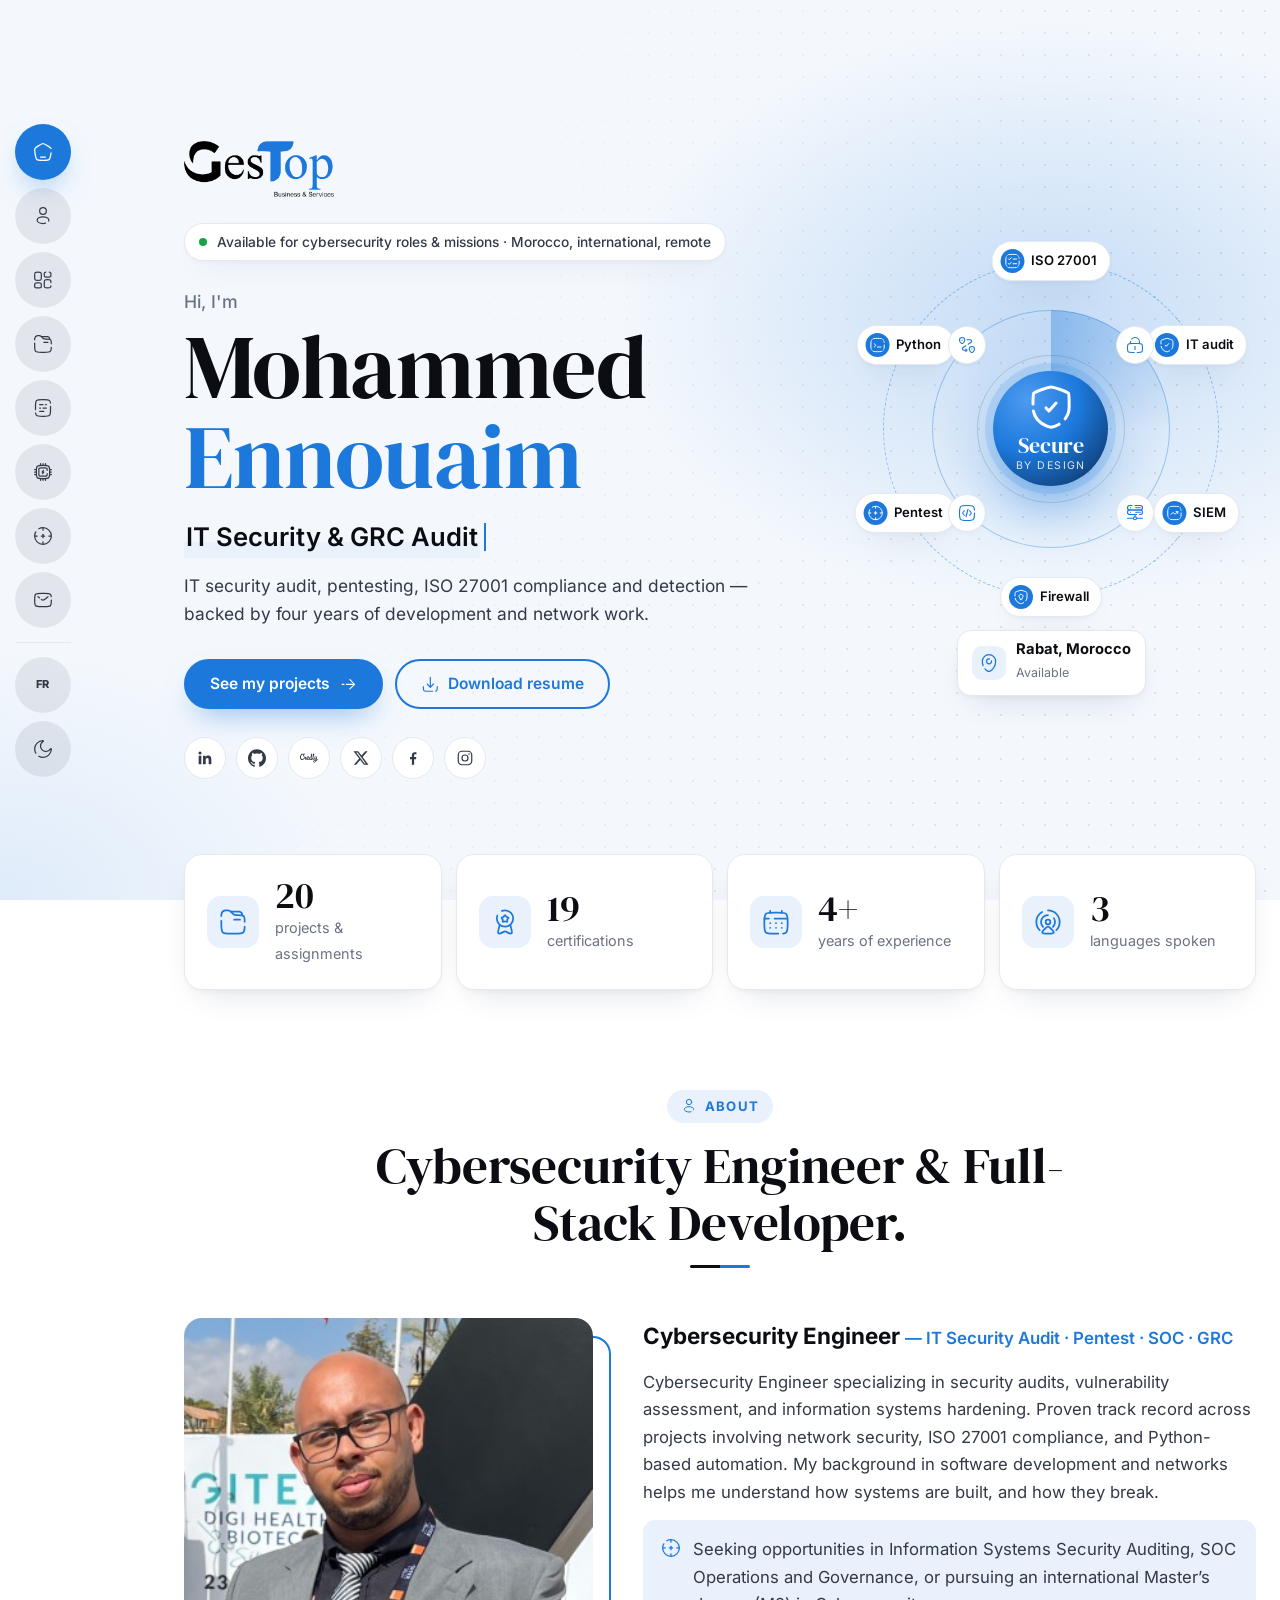
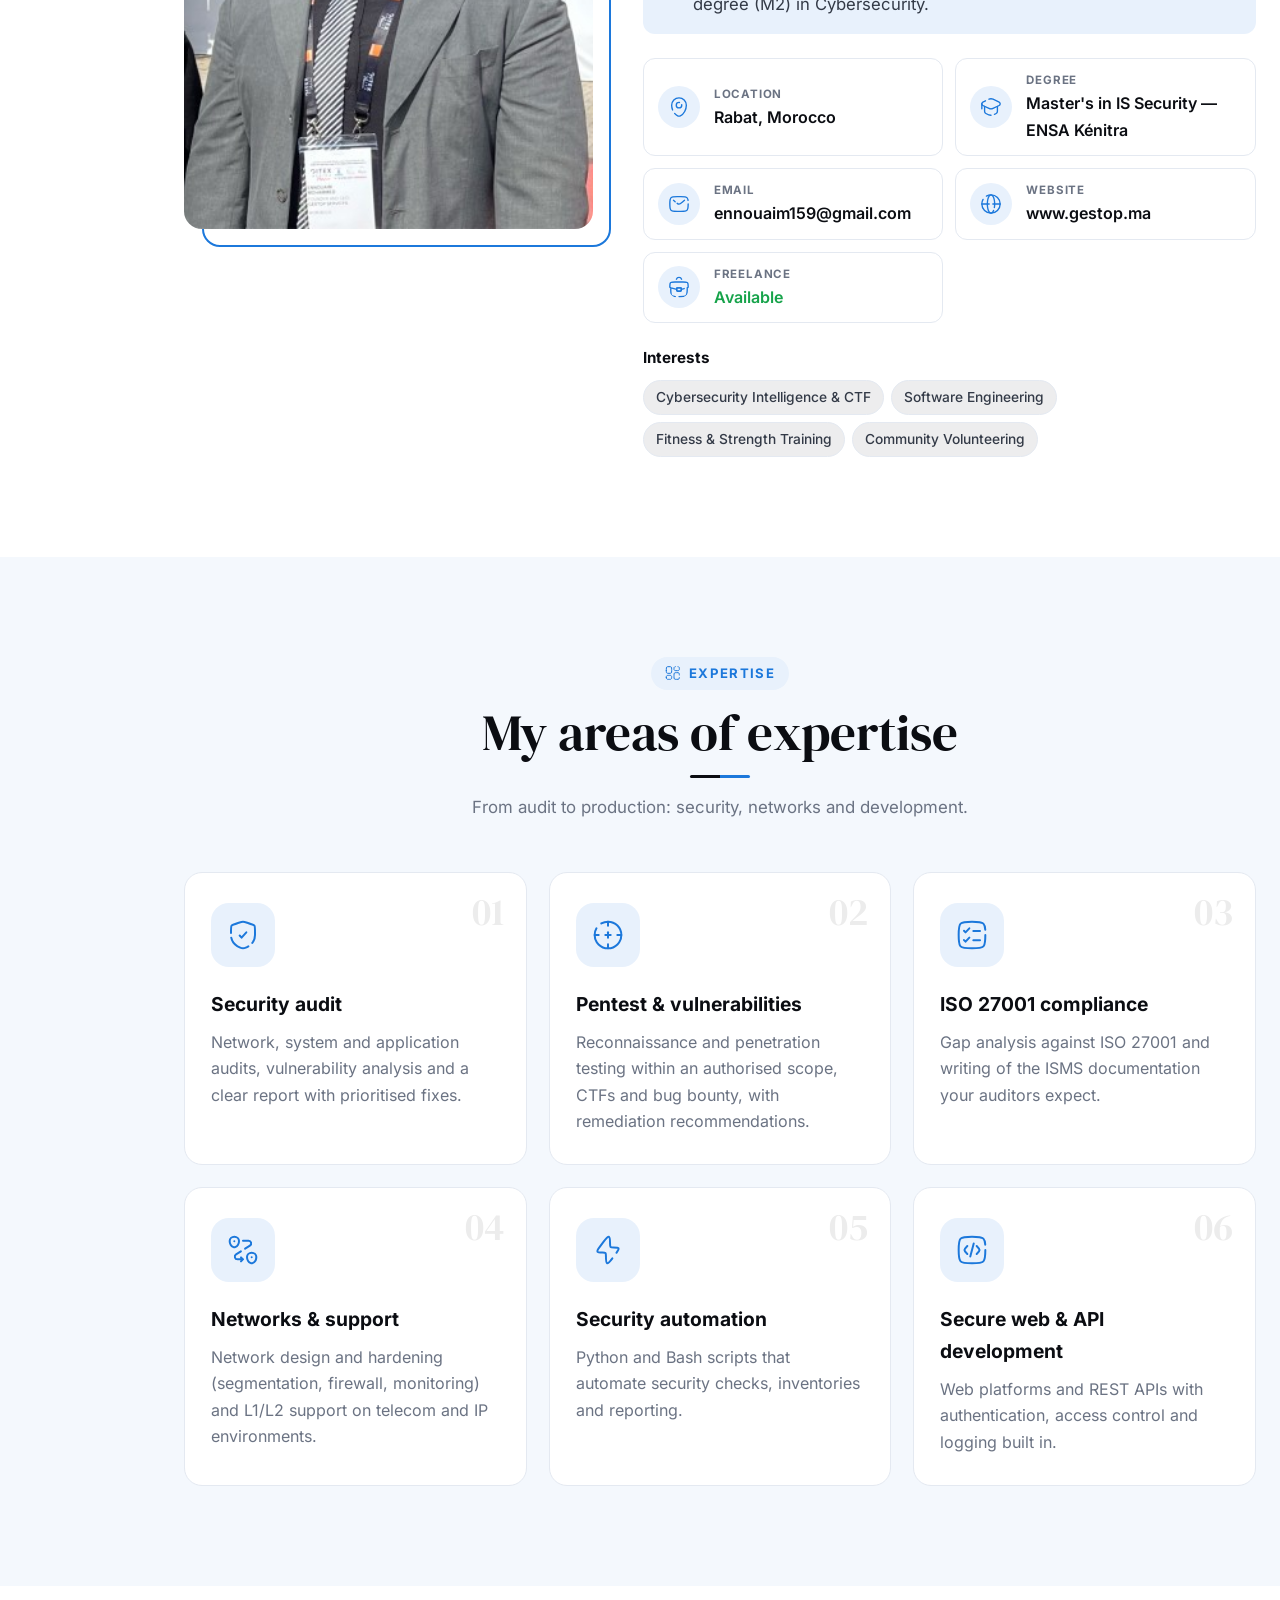
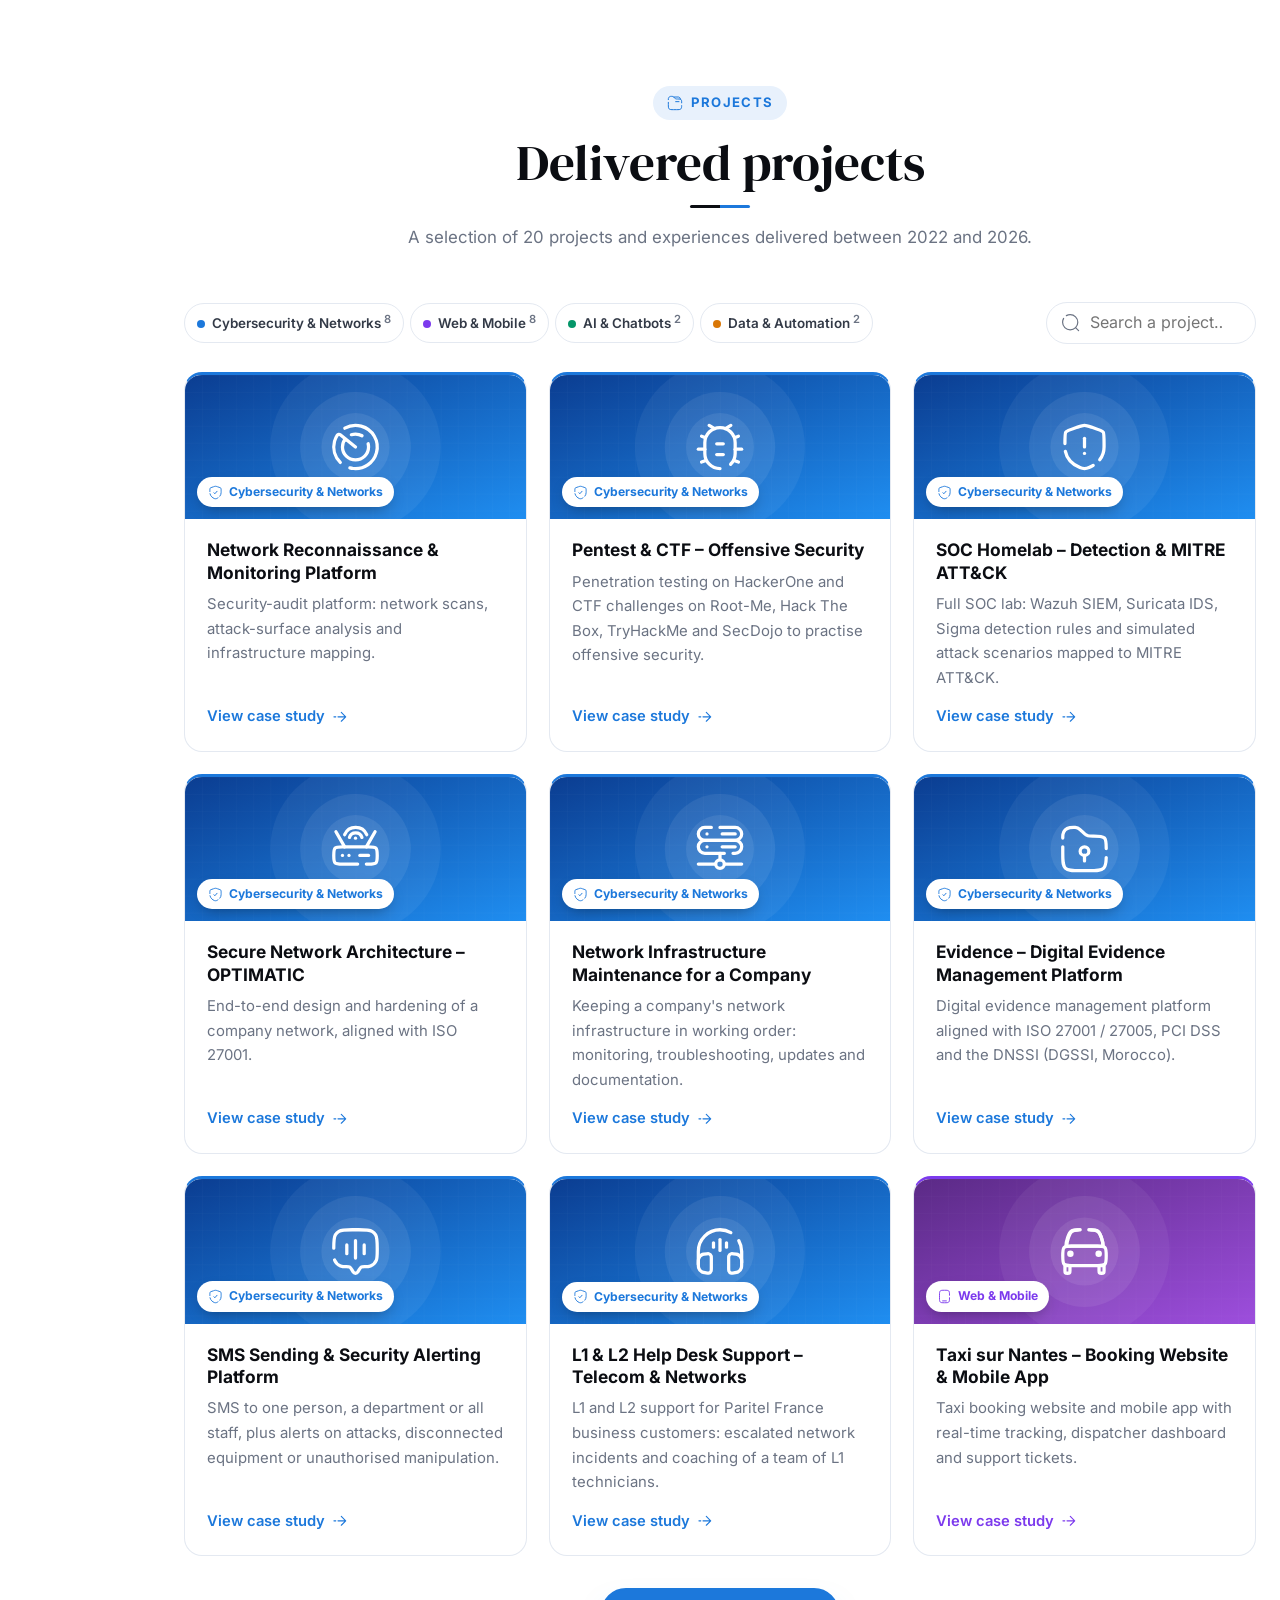
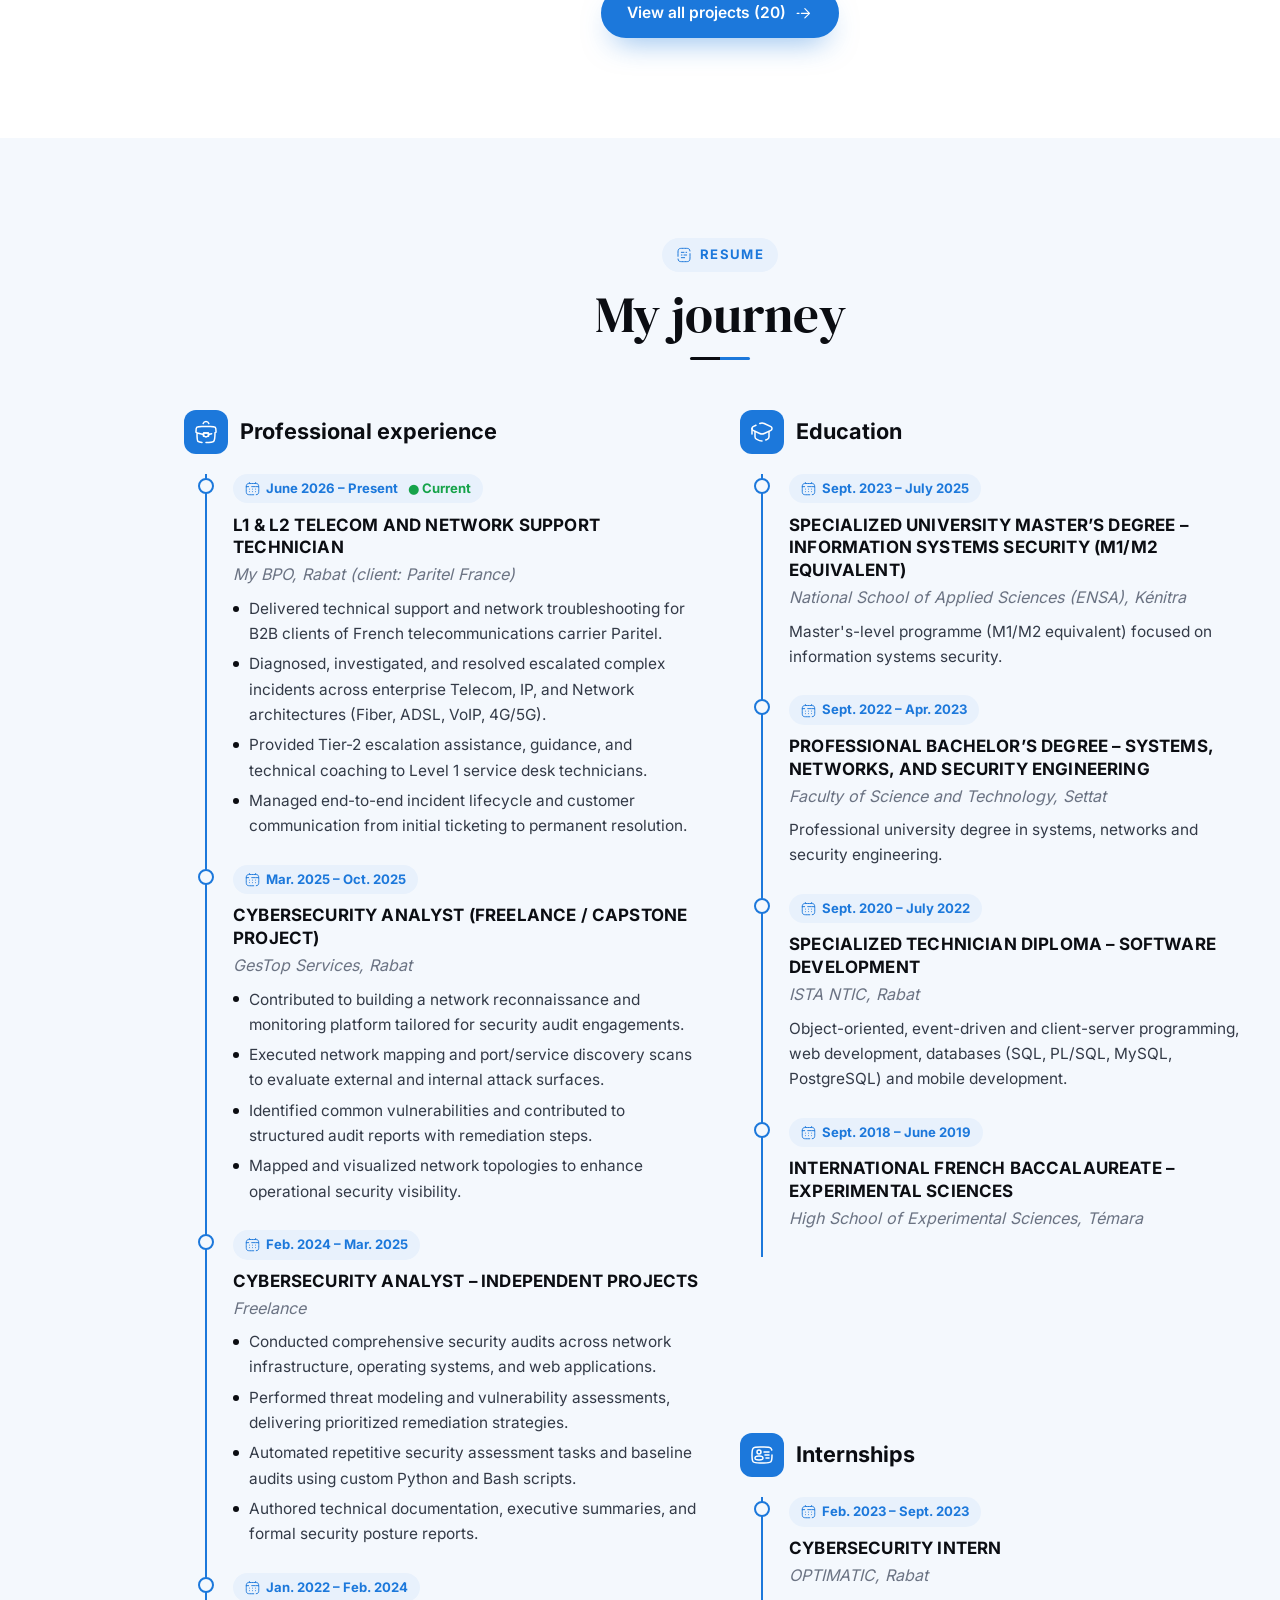
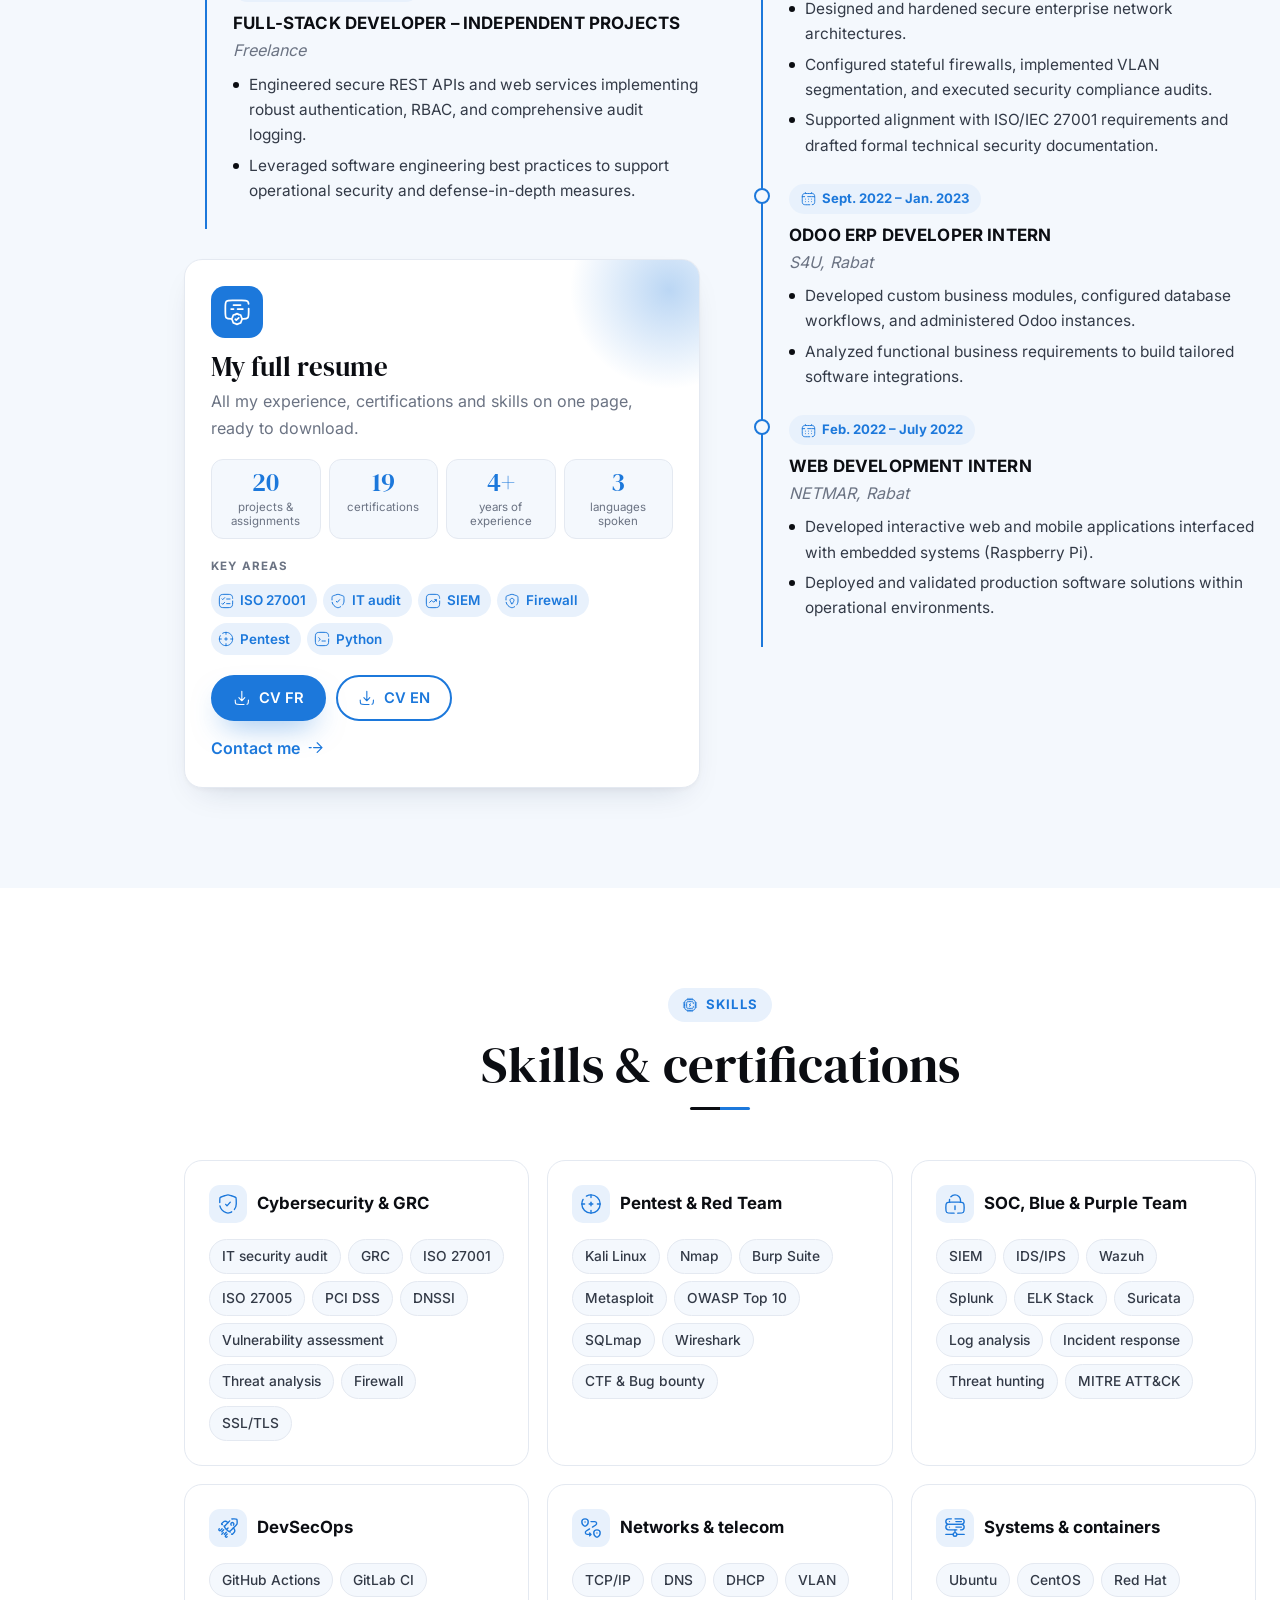
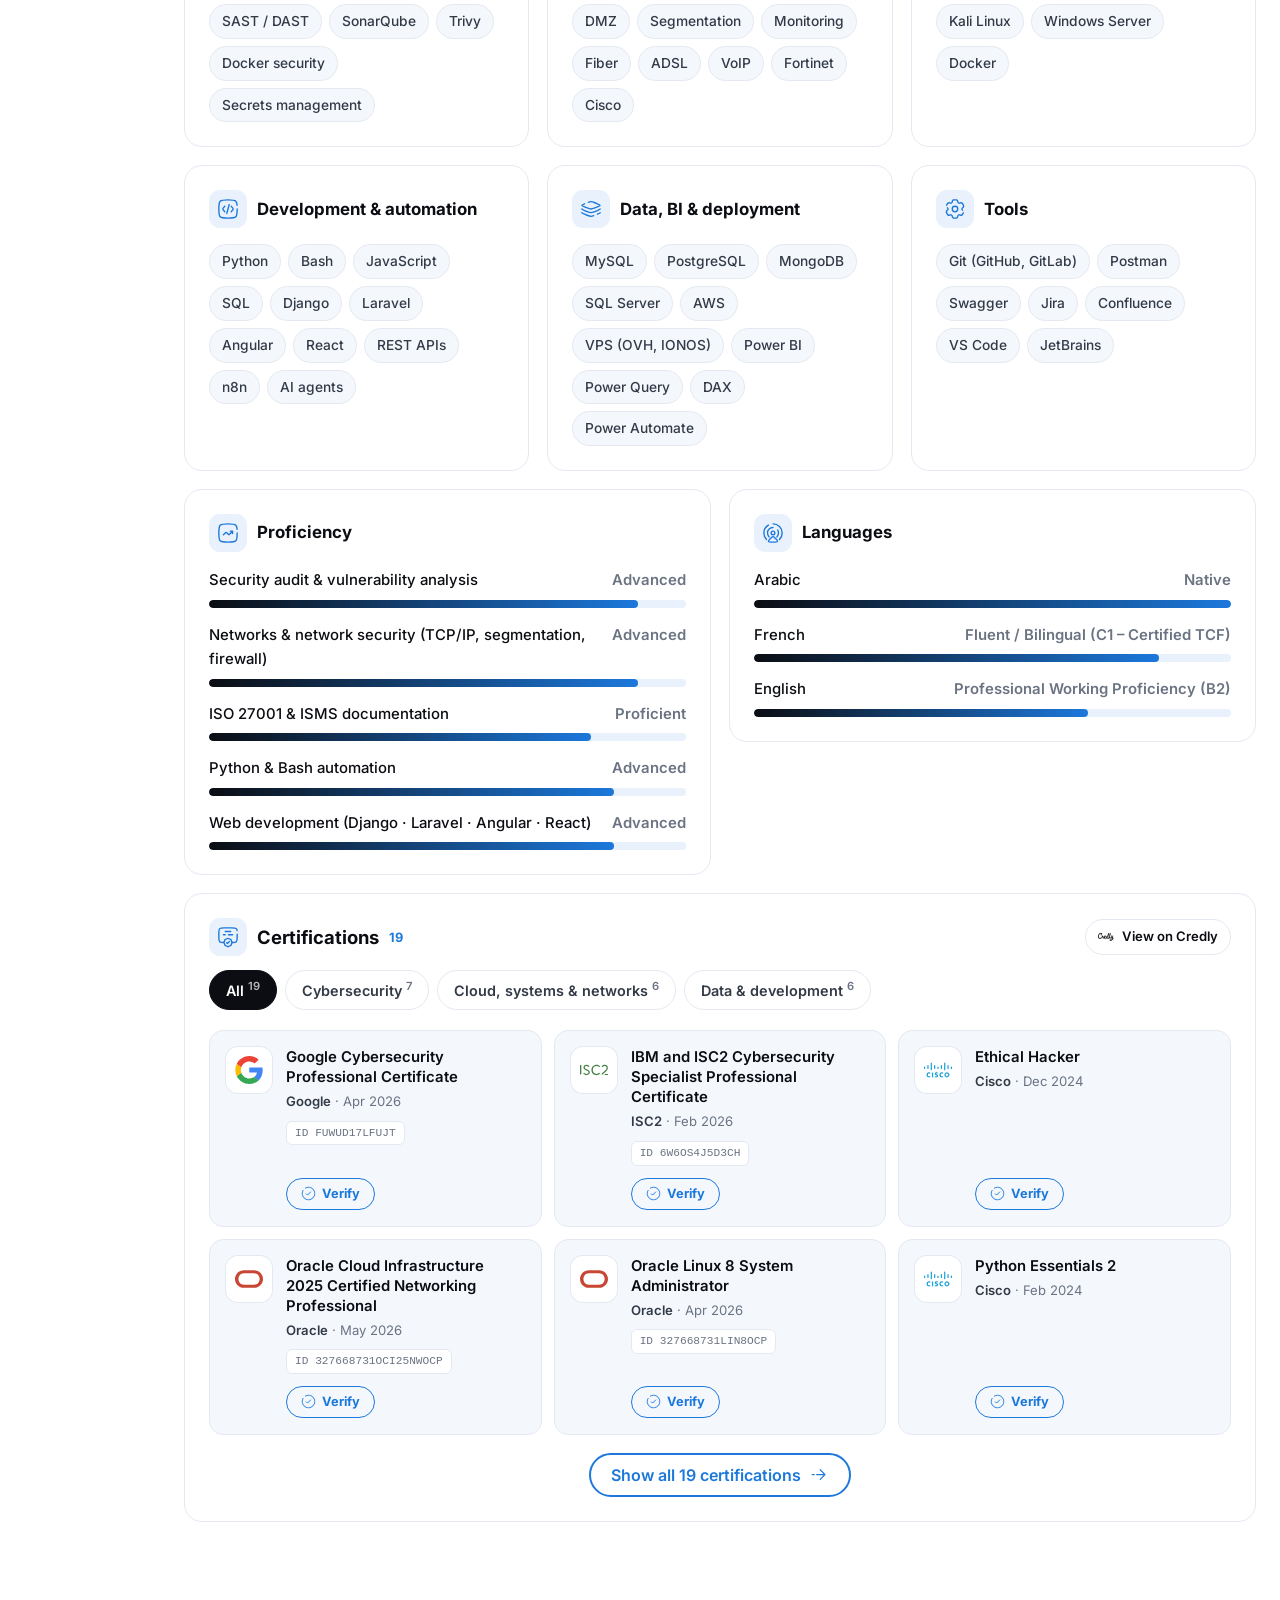
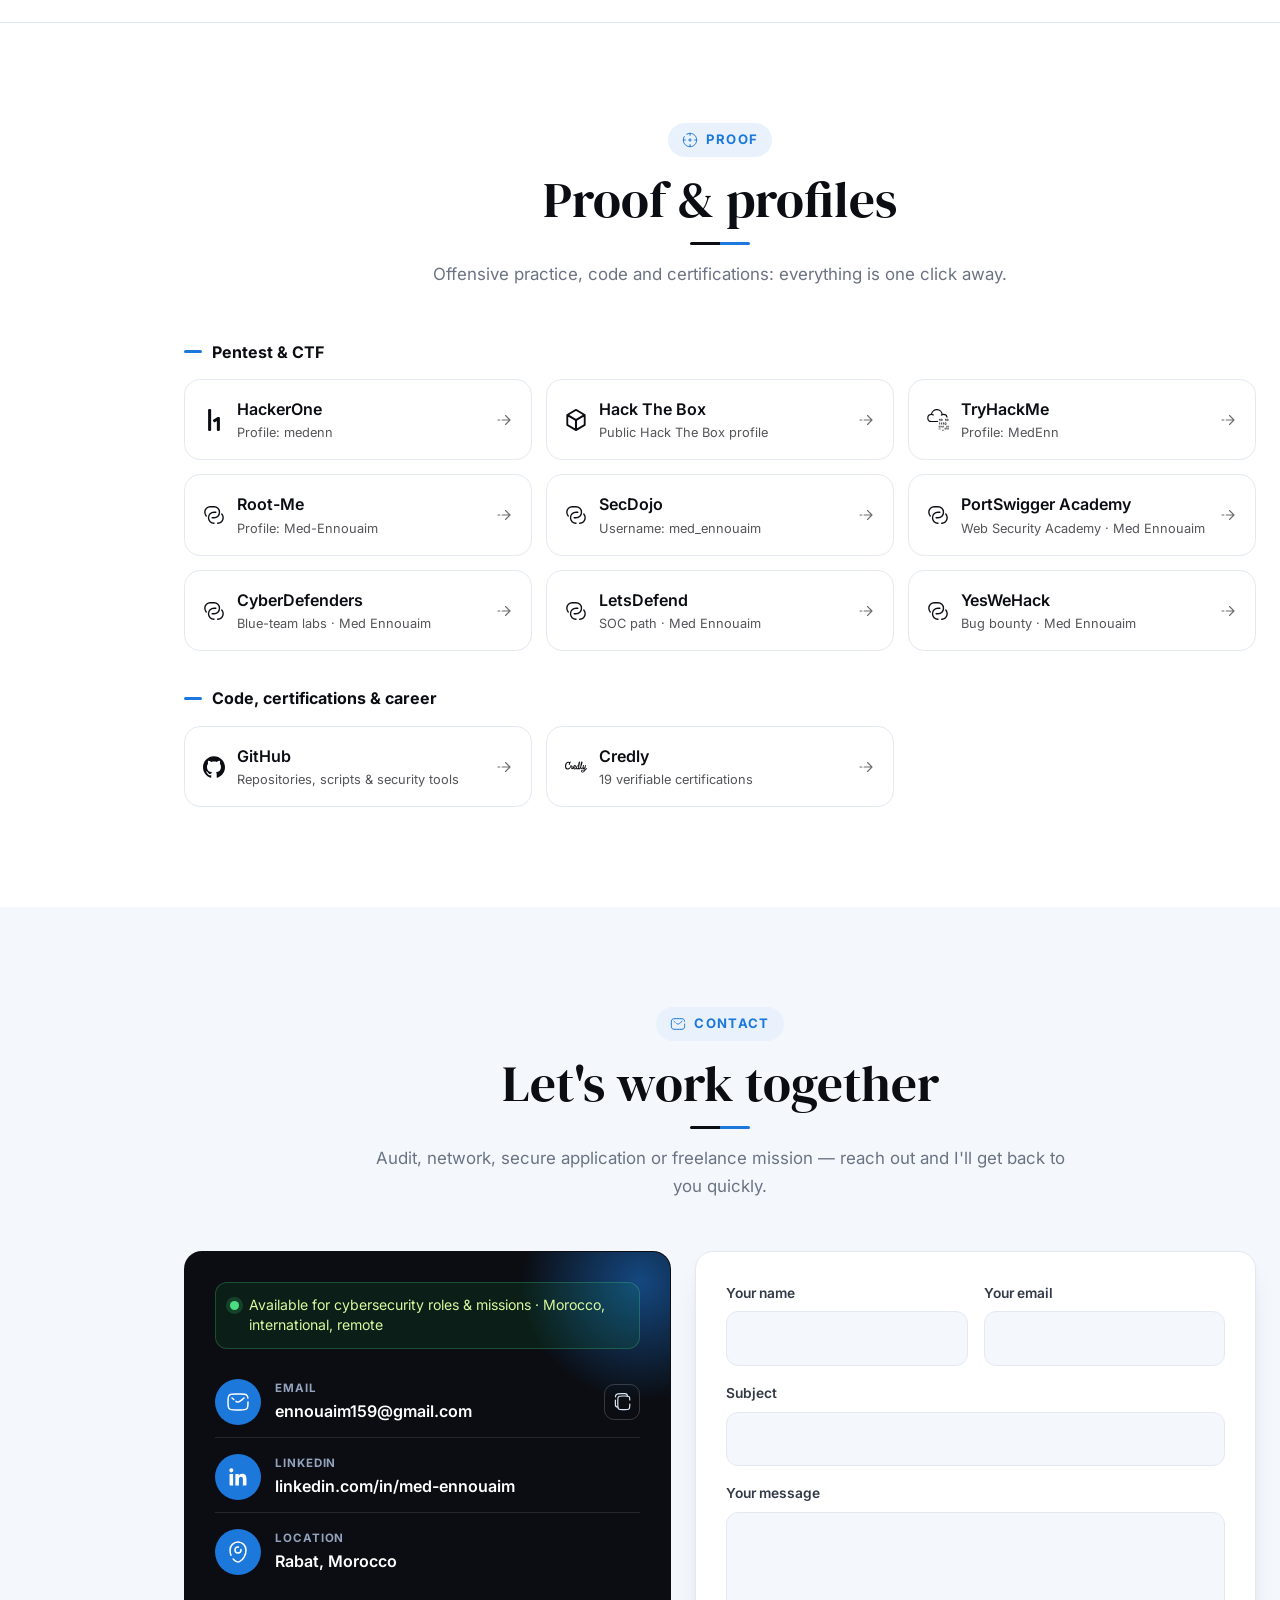
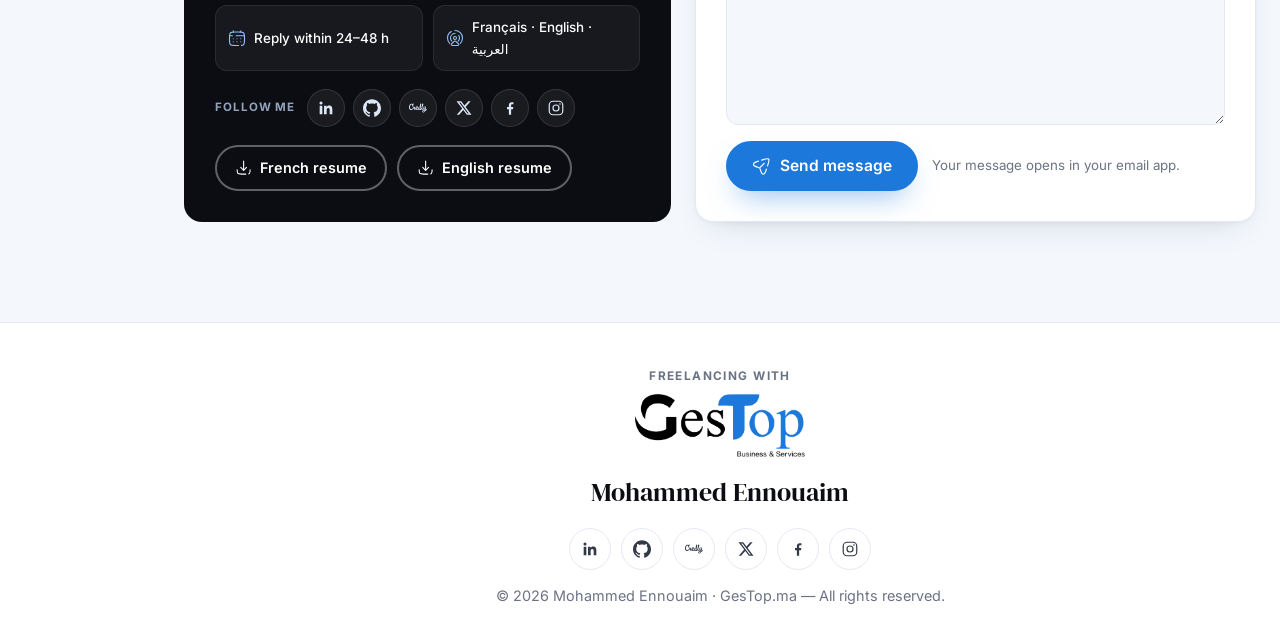
==== commit 301951ce: "second commit" ====
--- a/index.html
+++ b/index.html
@@ -2,25 +2,40 @@
 <html lang="fr" data-lang="fr">
 <head>
 <meta charset="utf-8">
+<meta http-equiv="Content-Security-Policy" content="default-src 'self'; script-src 'self' https://challenges.cloudflare.com 'sha256-GRV1PhoZrauxMMHoVrXUkjzDMLJU+cGpPJg7U32TGqk='; style-src 'self' 'unsafe-inline'; img-src 'self' data:; font-src 'self'; connect-src 'self' https://script.google.com https://script.googleusercontent.com; frame-src https://challenges.cloudflare.com; object-src 'none'; base-uri 'self'">
 <meta name="viewport" content="width=device-width, initial-scale=1, viewport-fit=cover">
 <title>Mohammed Ennouaim | Ingénieur en Cybersécurité</title>
-<meta name="description" content="Portfolio de Mohammed Ennouaim, ingénieur en cybersécurité à Rabat : audit SSI, réseaux, conformité ISO 27001, automatisation et développement sécurisé. / Cybersecurity engineer portfolio.">
+<meta name="referrer" content="strict-origin-when-cross-origin">
+<meta name="description" content="Portfolio de Mohammed Ennouaim, ingénieur en cybersécurité à Rabat : audit SSI, pentest, SOC et blue team, conformité ISO 27001, réseaux et développement sécurisé. / Cybersecurity engineer portfolio: IT security audit, pentesting, SOC, ISO 27001.">
 <meta name="author" content="Mohammed Ennouaim">
 <meta property="og:title" content="Mohammed Ennouaim | Cybersecurity Engineer">
-<meta property="og:description" content="IT security audit, networks, ISO 27001, automation and secure development — Rabat, Morocco.">
-<meta property="og:image" content="assets/img/profile-img.jpg">
+<meta property="og:description" content="IT security audit, pentesting, SOC, ISO 27001, networks and secure development — Rabat, Morocco.">
+<meta property="og:site_name" content="Mohammed Ennouaim">
+<meta property="og:locale" content="fr_FR">
+<meta property="og:locale:alternate" content="en_US">
+<link rel="canonical" href="https://medenn01.github.io/Portfolio/">
+<meta property="og:url" content="https://medenn01.github.io/Portfolio/">
+<meta property="og:image" content="https://medenn01.github.io/Portfolio/assets/img/og-cover.png">
+<meta property="og:image:width" content="1200">
+<meta property="og:image:height" content="630">
+<meta property="og:image:alt" content="Mohammed Ennouaim, ingénieur en cybersécurité — audit SSI, pentest, SOC, GRC">
+<meta name="twitter:card" content="summary_large_image">
+<meta name="twitter:title" content="Mohammed Ennouaim | Cybersecurity Engineer">
+<meta name="twitter:description" content="IT security audit, pentesting, SOC, ISO 27001, networks and secure development.">
+<meta name="twitter:image" content="https://medenn01.github.io/Portfolio/assets/img/og-cover.png">
 <meta property="og:type" content="website">
 <meta name="theme-color" content="#ffffff" media="(prefers-color-scheme: light)">
 <meta name="theme-color" content="#0a0f17" media="(prefers-color-scheme: dark)">
+<script type="application/ld+json">{"@context": "https://schema.org", "@type": "Person", "name": "Mohammed Ennouaim", "url": "https://medenn01.github.io/Portfolio/", "jobTitle": "Ingénieur en Cybersécurité", "image": "https://medenn01.github.io/Portfolio/assets/img/og-cover.png", "address": {"@type": "PostalAddress", "addressLocality": "Rabat", "addressCountry": "MA"}, "alumniOf": {"@type": "CollegeOrUniversity", "name": "ENSA Kénitra"}, "knowsAbout": ["Audit SSI", "Pentest", "SOC", "ISO 27001", "GRC", "Sécurité réseau", "DevSecOps"], "sameAs": ["https://www.linkedin.com/in/med-ennouaim/", "https://x.com/MEnnouaim", "https://www.facebook.com/Med.Ennouaim/", "https://www.instagram.com/med_ennouaim/", "https://github.com/MedEnn01", "https://www.credly.com/users/ennouaim-mohammed", "https://hackerone.com/medenn", "https://www.root-me.org/Med-Ennouaim"]}</script>
+<link rel="apple-touch-icon" href="assets/img/apple-touch-icon.png">
 <link rel="icon" href="assets/img/favicon.png">
-<link rel="preconnect" href="https://fonts.googleapis.com">
-<link rel="preconnect" href="https://fonts.gstatic.com" crossorigin>
-<link href="https://fonts.googleapis.com/css2?family=DM+Serif+Display:ital@0;1&family=Inter:wght@400;500;600;700&display=swap" rel="stylesheet">
+<link rel="preload" href="assets/fonts/inter-latin-wght-normal.woff2" as="font" type="font/woff2" crossorigin>
 <link rel="stylesheet" href="assets/style.css">
 <script>
 /* language + theme before first paint (no flash) */
 (function(){var d=document.documentElement,l='fr',t=null;try{var q=new URLSearchParams(location.search).get('lang');l=q||localStorage.getItem('me4-lang')||((navigator.language||'fr').slice(0,2)==='fr'?'fr':'en');t=localStorage.getItem('me4-theme');}catch(e){}d.dataset.lang=l==='en'?'en':'fr';d.lang=d.dataset.lang;if(t)d.dataset.theme=t;d.classList.add('js');})();
 </script>
+<!-- Icônes : Solar (480 Design), licence CC BY 4.0 — voir THIRD_PARTY_NOTICES.md -->
 </head>
 <body>
 <a class="skip" href="#main" data-i18n="skip">Aller au contenu</a>
--- a/assets/style.css
+++ b/assets/style.css
@@ -1,3 +1,7 @@
+/* polices hébergées en local (plus d'appel à Google Fonts) */
+@font-face{font-family:"Inter";font-style:normal;font-weight:100 900;font-display:swap;src:url(fonts/inter-latin-wght-normal.woff2) format("woff2");unicode-range:U+0000-00FF,U+0131,U+0152-0153,U+02BB-02BC,U+02C6,U+02DA,U+02DC,U+0304,U+0308,U+0329,U+2000-206F,U+20AC,U+2122,U+2191,U+2193,U+2212,U+2215,U+FEFF,U+FFFD}
+@font-face{font-family:"DM Serif Display";font-style:normal;font-weight:400;font-display:swap;src:url(fonts/dm-serif-display-latin-400-normal.woff2) format("woff2");unicode-range:U+0000-00FF,U+0131,U+0152-0153,U+02BB-02BC,U+02C6,U+02DA,U+02DC,U+0304,U+0308,U+0329,U+2000-206F,U+20AC,U+2122,U+2191,U+2193,U+2212,U+2215,U+FEFF,U+FFFD}
+@font-face{font-family:"DM Serif Display";font-style:italic;font-weight:400;font-display:swap;src:url(fonts/dm-serif-display-latin-400-italic.woff2) format("woff2");unicode-range:U+0000-00FF,U+0131,U+0152-0153,U+02BB-02BC,U+02C6,U+02DA,U+02DC,U+0304,U+0308,U+0329,U+2000-206F,U+20AC,U+2122,U+2191,U+2193,U+2212,U+2215,U+FEFF,U+FFFD}
 /* ==========================================================
    Modèle 4 — « GesTop » · Mohammed Ennouaim
    Couleurs du logo GesTop : noir #000 + bleu #1C78DB
@@ -476,3 +480,114 @@
   .tools .fl{padding:0 12px;font-size:.84rem;white-space:nowrap}
   .tools .find{flex:0 0 210px;min-width:0;margin-left:auto;padding:0 14px}
 }
+
+/* liens & preuves (tiroir projet), vérification des certifications */
+.plinks{display:grid;gap:10px;margin:6px 0 4px}
+.plink{display:flex;align-items:center;gap:12px;padding:12px 14px;border:1px solid var(--line);border-radius:14px;color:inherit;text-decoration:none;transition:border-color .2s,transform .2s}
+.plink:hover{border-color:var(--brand,#1f8ef1);transform:translateY(-1px)}
+.plink>svg:first-child{width:22px;height:22px;flex:none}
+.plink>svg:last-child{width:18px;height:18px;flex:none;margin-left:auto;opacity:.6}
+.plink span{display:flex;flex-direction:column;min-width:0}
+.plink b{font-weight:600}
+.plink small{opacity:.7;font-size:.8rem}
+.cc-v{display:inline-flex;align-items:center;gap:6px;margin-top:8px;font-size:.82rem;font-weight:600;color:var(--brand,#1f8ef1);text-decoration:none}
+.cc-v svg{width:14px;height:14px}
+.cb-cred{display:inline-flex;align-items:center;gap:8px;margin-left:14px;padding:6px 12px;border:1px solid var(--line);border-radius:999px;font-size:.82rem;font-weight:600;color:inherit;text-decoration:none;vertical-align:middle}
+.cb-cred svg{width:16px;height:16px}
+
+/* section « Preuves & profils » */
+.proofs{border-top:1px solid var(--line)}
+.prf-g+.prf-g{margin-top:34px}
+.prf-g h3{font-size:1rem;margin:0 0 14px;display:flex;align-items:center;gap:10px}
+.prf-g h3::before{content:"";width:18px;height:3px;border-radius:2px;background:var(--blue)}
+.prf{display:grid;grid-template-columns:repeat(3,1fr);gap:14px}
+.proofs .plink{background:var(--card);padding:16px 18px;border-radius:16px}
+@media (max-width:960px){.prf{grid-template-columns:1fr 1fr}}
+@media (max-width:600px){.prf{grid-template-columns:1fr}}
+
+/* bouton « Voir tous les projets » */
+.pc-moreb{grid-column:1/-1;display:flex;justify-content:center;margin-top:10px}
+
+/* certifications : actions, brouillons et mode aperçu */
+.cc-act{display:flex;flex-wrap:wrap;gap:6px 16px;margin:8px 0 0}
+.cc-act .cc-v{margin:0}
+.cc-v.off,.plink.off{opacity:.5;cursor:default;font-style:italic}
+.plink.off{border-style:dashed}
+.draft{opacity:.6}
+.pc.draft{outline:2px dashed var(--line);outline-offset:-2px}
+.chips li.draft{border-style:dashed}
+.cplan{margin-top:26px}.cplan h4{font-size:.95rem;margin:0 0 10px}
+.prev-badge{position:fixed;left:14px;bottom:14px;z-index:99;background:#b45309;color:#fff;font:600 .78rem/1.2 var(--sans);padding:8px 12px;border-radius:999px;box-shadow:0 4px 14px rgba(0,0,0,.25)}
+
+/* formulaire de contact : piège à robots, anti-robot, statut */
+.hp{position:absolute!important;left:-10000px;top:auto;width:1px;height:1px;overflow:hidden}
+.ts{min-height:65px}
+.ts.ph{border:1px dashed var(--line);border-radius:12px;display:grid;place-items:center;color:var(--mute);font-size:.88rem;padding:14px;opacity:.7}
+.f-st{margin:0;min-height:1.4em;font-size:.92rem;color:var(--mute)}
+.f-st.ok{color:#15803d}.f-st.err{color:#b91c1c}
+@media (prefers-color-scheme:dark){.f-st.ok{color:#4ade80}.f-st.err{color:#f87171}}
+
+/* case « je ne suis pas un robot » (même thème que le site) */
+.bot{display:flex;align-items:center;gap:12px;flex-wrap:wrap;background:var(--bg-2);border:1px solid var(--line);border-radius:var(--r-sm);padding:12px 14px;margin:2px 0 4px}
+.bot-cb{width:28px;height:28px;flex:none;display:grid;place-items:center;border-radius:8px;border:2px solid var(--mute);background:var(--card);cursor:pointer;padding:0;transition:border-color .2s,background .2s}
+.bot-cb:hover{border-color:var(--blue)}
+.bot-cb:focus-visible{outline:3px solid var(--blue);outline-offset:3px}
+.bot-box{width:10px;height:10px;border-radius:2px}
+.bot-cb.is-loading{border-color:var(--line);border-top-color:var(--blue);border-radius:50%;animation:botspin .8s linear infinite}
+.bot-cb.is-loading .bot-box{display:none}
+.bot-cb.is-ok{background:var(--ok);border-color:var(--ok)}
+.bot-cb.is-ok .bot-box{width:6px;height:11px;border:solid #fff;border-width:0 2.5px 2.5px 0;border-radius:0;transform:rotate(45deg) translate(-1px,-1px)}
+.bot-cb.is-err{border-color:#dc2626}
+.bot-t{font-weight:600;color:var(--ink)}
+.bot-by{margin-left:auto;font-size:.78rem;color:var(--mute)}
+.bot.demo .bot-by::after{content:" · démo";font-style:italic}
+@keyframes botspin{to{transform:rotate(360deg)}}
+@media (prefers-reduced-motion:reduce){.bot-cb.is-loading{animation:none}}
+/* zone de dépôt de fichier */
+.drop{display:flex;align-items:center;gap:14px;border:2px dashed var(--line);border-radius:var(--r-sm);padding:16px 18px;cursor:pointer;background:transparent;transition:border-color .2s,background .2s}
+.drop:hover,.drop:focus-visible{border-color:var(--blue);background:var(--blue-soft);outline:none}
+.drop.over{border-color:var(--blue);background:var(--blue-soft)}
+.drop.off{opacity:.65}
+.drop svg{width:26px;height:26px;flex:none;color:var(--blue);transform:rotate(180deg)}
+.drop span{display:flex;flex-direction:column;gap:2px}
+.drop small{color:var(--mute)}
+.drop-l{list-style:none;margin:6px 0 2px;padding:0}
+.drop-l li{display:flex;align-items:center;justify-content:space-between;gap:10px;background:var(--blue-soft);border-radius:10px;padding:8px 12px;font-size:.92rem}
+.drop-l button{background:none;border:0;cursor:pointer;color:var(--mute);display:grid;place-items:center;padding:2px}
+.drop-l button:hover{color:#dc2626}
+.drop-l svg{width:18px;height:18px}
+/* centres d'intérêt */
+.int-h{margin:22px 0 10px;font-size:.95rem}
+.chips.int li{background:var(--pill-bg)}
+
+/* ==========================================================
+   v4 — contact recadré & bouton « Vérifier »
+   ========================================================== */
+.ct{align-items:stretch;grid-template-columns:1fr 1.15fr}
+.ct-l{display:flex;flex-direction:column;gap:18px}
+.ct-l .ci li:last-child{border-bottom:0}
+.ct-av{position:relative;z-index:1;display:flex;align-items:flex-start;gap:10px;margin:0;padding:12px 14px;border-radius:12px;background:rgba(22,163,74,.12);border:1px solid rgba(74,222,128,.25);font-size:.88rem;line-height:1.45}
+.ct-av i{flex:none;width:9px;height:9px;margin-top:6px;border-radius:50%;background:#4ade80;box-shadow:0 0 0 4px rgba(74,222,128,.18)}
+.ct-l .ct-av span{color:#d9f99d}
+.ct-meta{position:relative;z-index:1;display:grid;grid-template-columns:1fr 1fr;gap:10px}
+.ct-meta span{display:flex;align-items:center;gap:8px;padding:10px 12px;border-radius:12px;background:rgba(255,255,255,.05);border:1px solid rgba(255,255,255,.08);font-size:.84rem;font-weight:500}
+.ct-meta .ic{color:#8fc0f7;width:18px;height:18px}
+.ct-soc{position:relative;z-index:1;display:flex;flex-wrap:wrap;align-items:center;gap:12px}
+.ct-soc small{font-size:.72rem;font-weight:700;text-transform:uppercase;letter-spacing:.08em;color:#93a3bd}
+.ct-soc .soc{margin:0;gap:8px}
+.ct-soc .soc a{width:38px;height:38px;background:rgba(255,255,255,.06);border-color:rgba(255,255,255,.12);color:#dbe6f6}
+.ct-soc .soc a:hover{background:var(--blue);border-color:var(--blue);color:#fff}
+.ct-cv{margin-top:auto}
+.form{display:flex;flex-direction:column}
+.form label:has(textarea){flex:1;display:flex;flex-direction:column}
+.form label:has(textarea) textarea{flex:1}
+.f-st:empty{min-height:0;margin:-8px 0}
+@media (max-width:620px){.ct-meta{grid-template-columns:1fr}}
+
+.cc{position:relative}
+.cc-b{display:flex;flex-direction:column;min-height:100%}
+.cc-act{margin-top:auto;padding-top:12px}
+.cc-btn{display:inline-flex;align-items:center;gap:6px;height:32px;padding:0 14px;border-radius:999px;border:1.5px solid var(--blue);color:var(--blue);background:transparent;font-size:.8rem;font-weight:700;text-decoration:none;transition:background .2s,color .2s}
+.cc-btn:hover{background:var(--blue);color:#fff}
+.cc-btn .ic{width:15px;height:15px}
+@media (max-width:900px){.ct{grid-template-columns:1fr}.form label:has(textarea) textarea{min-height:160px}}
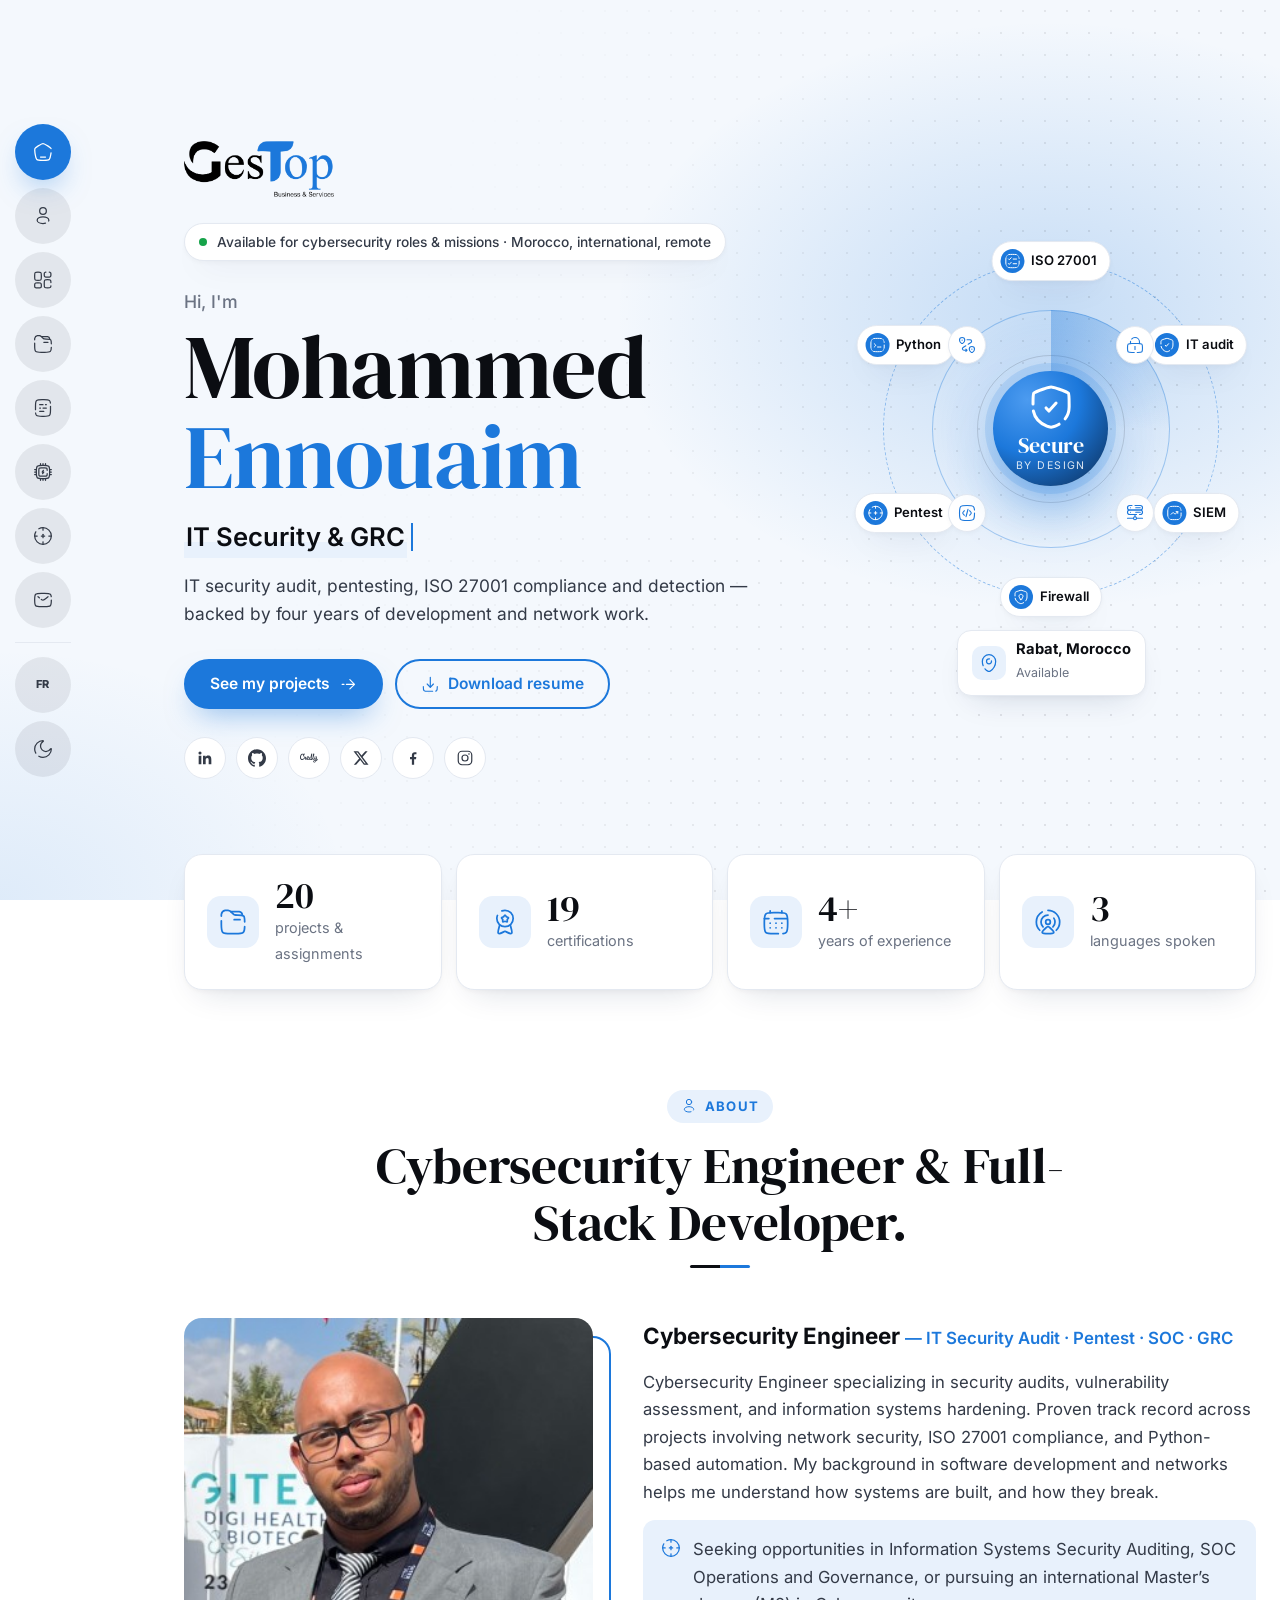
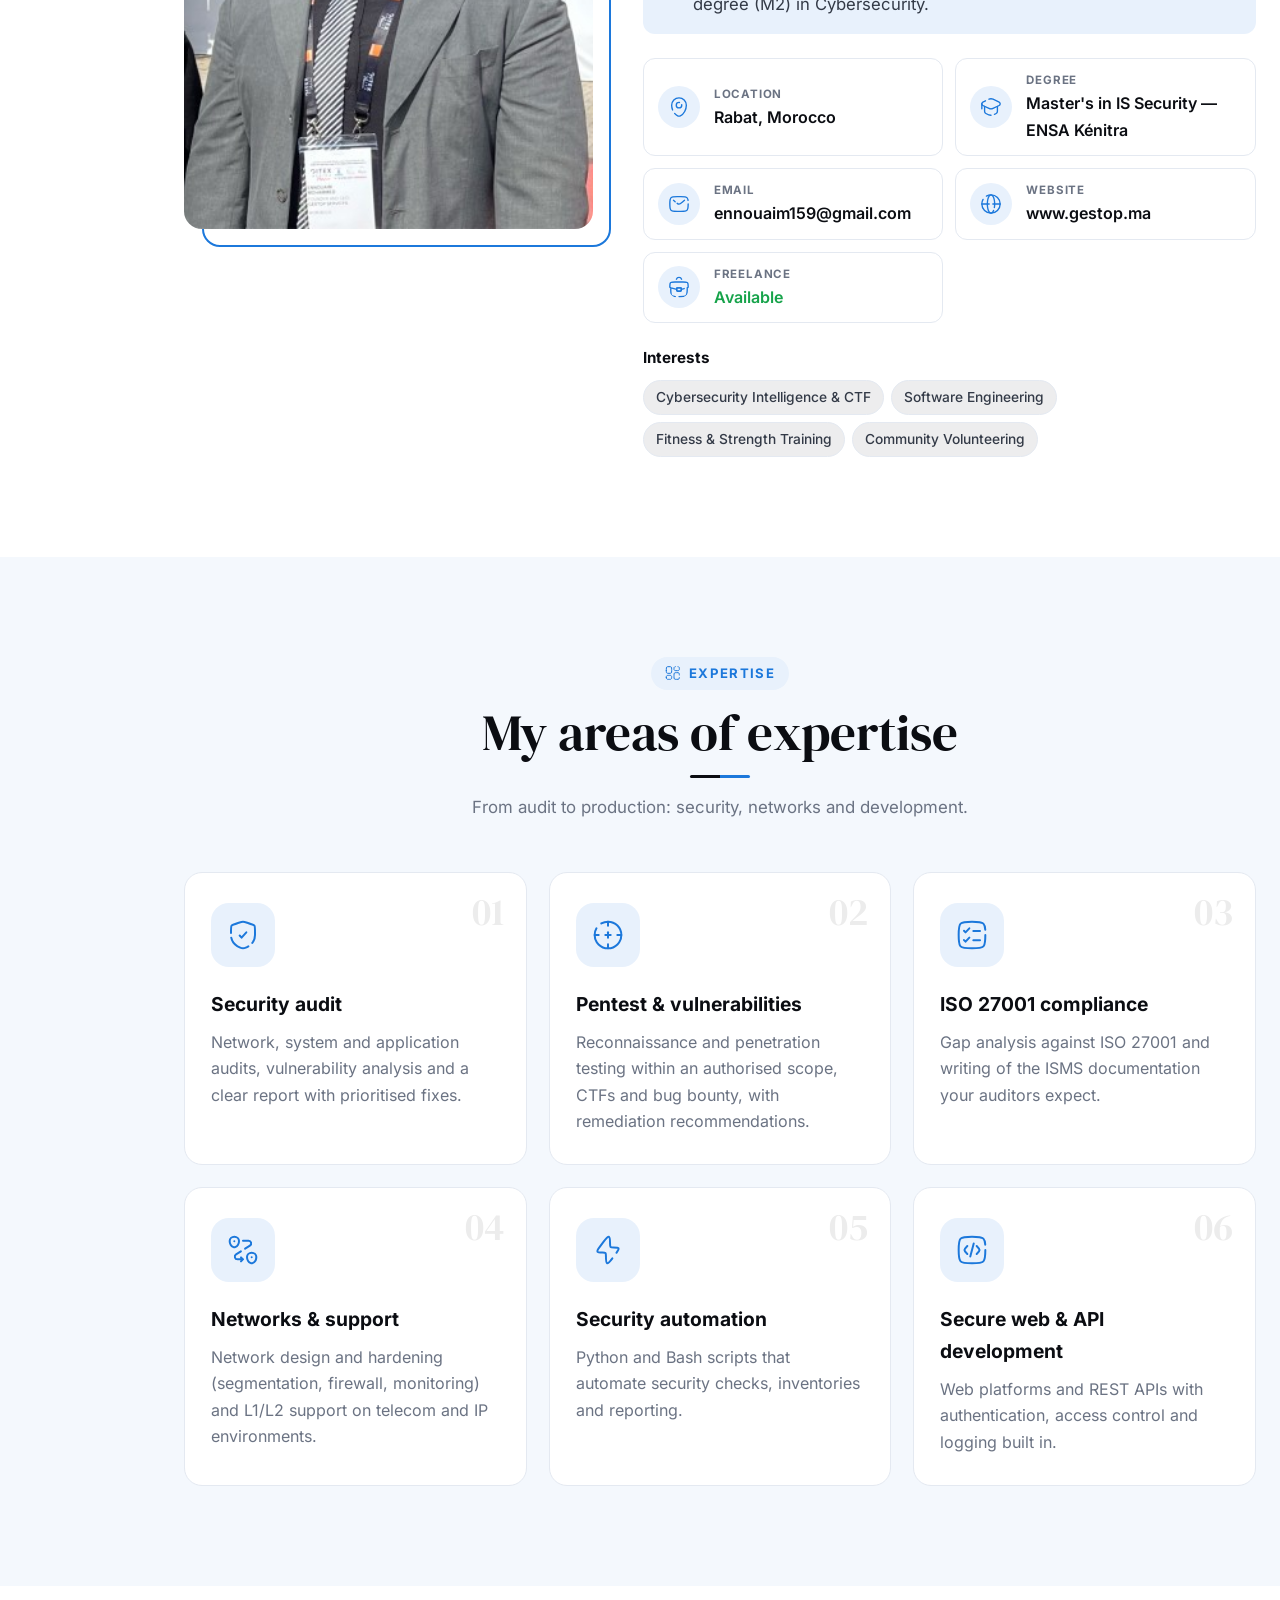
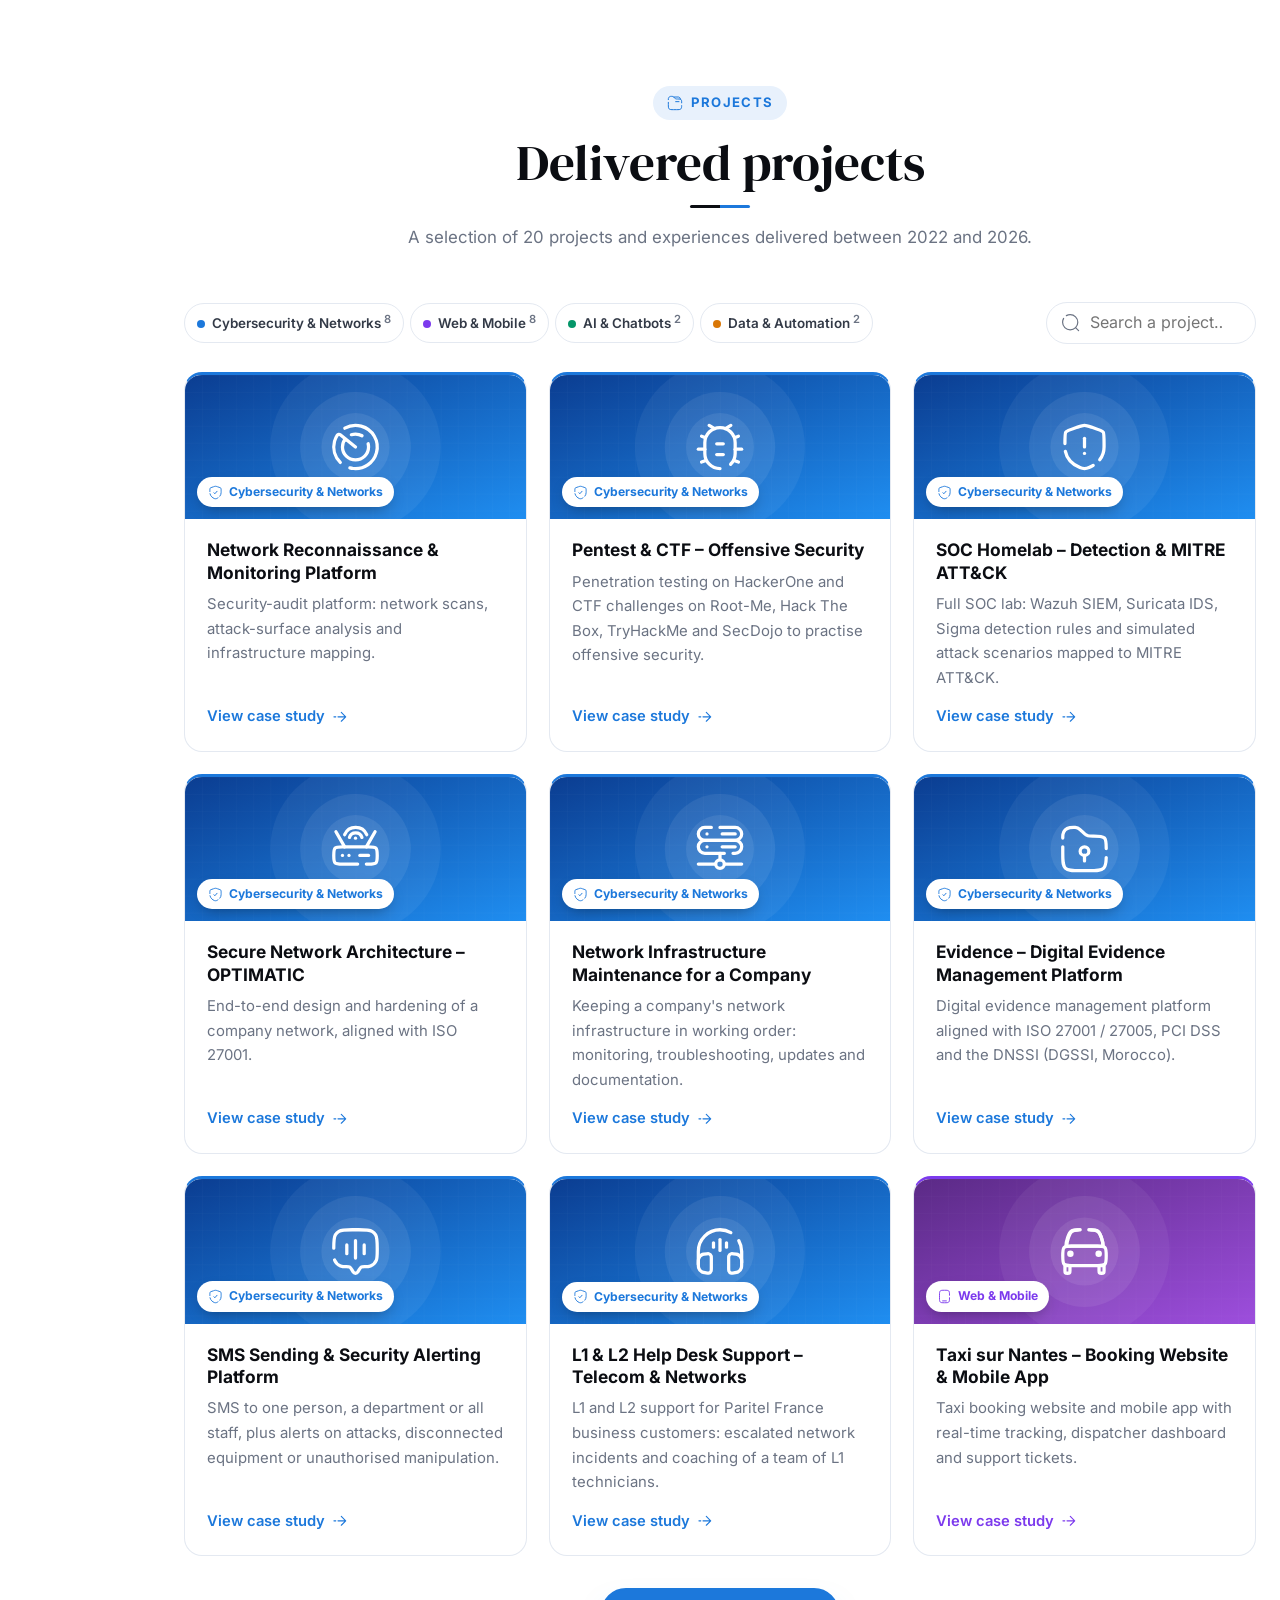
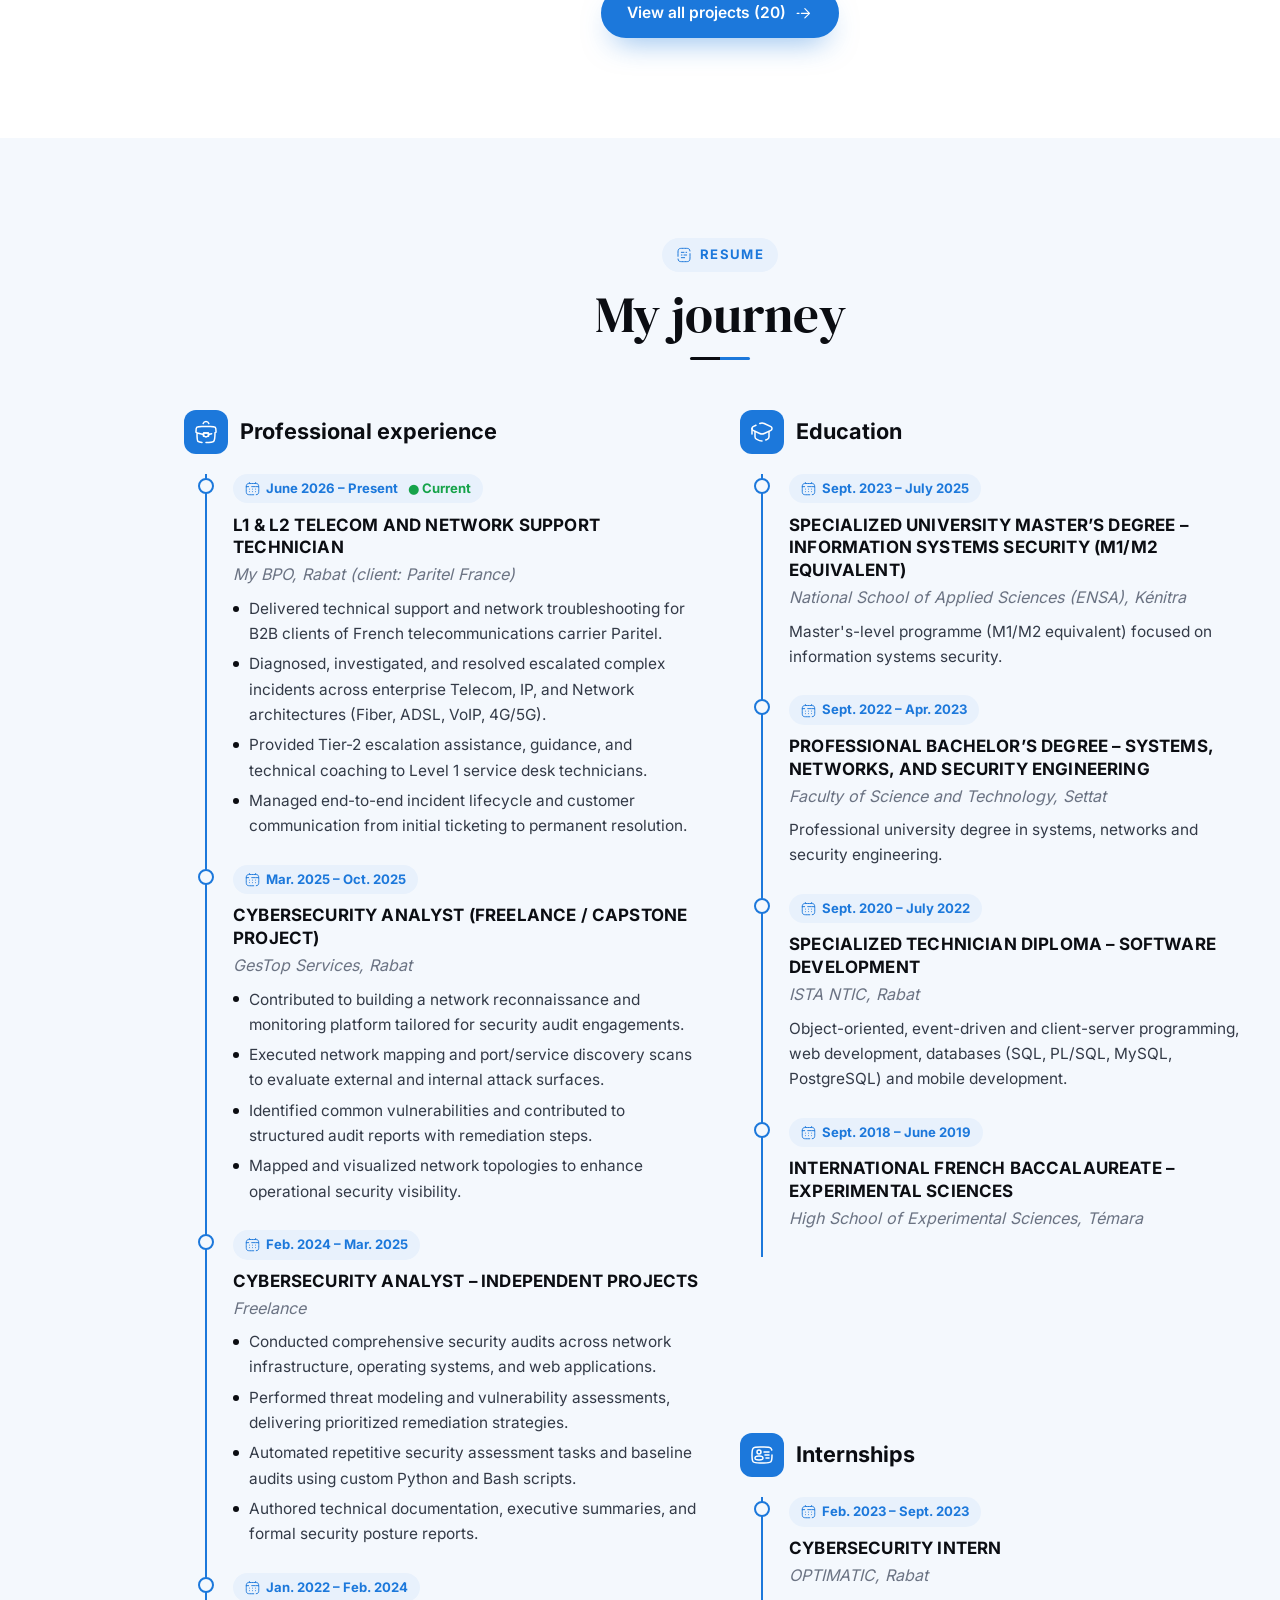
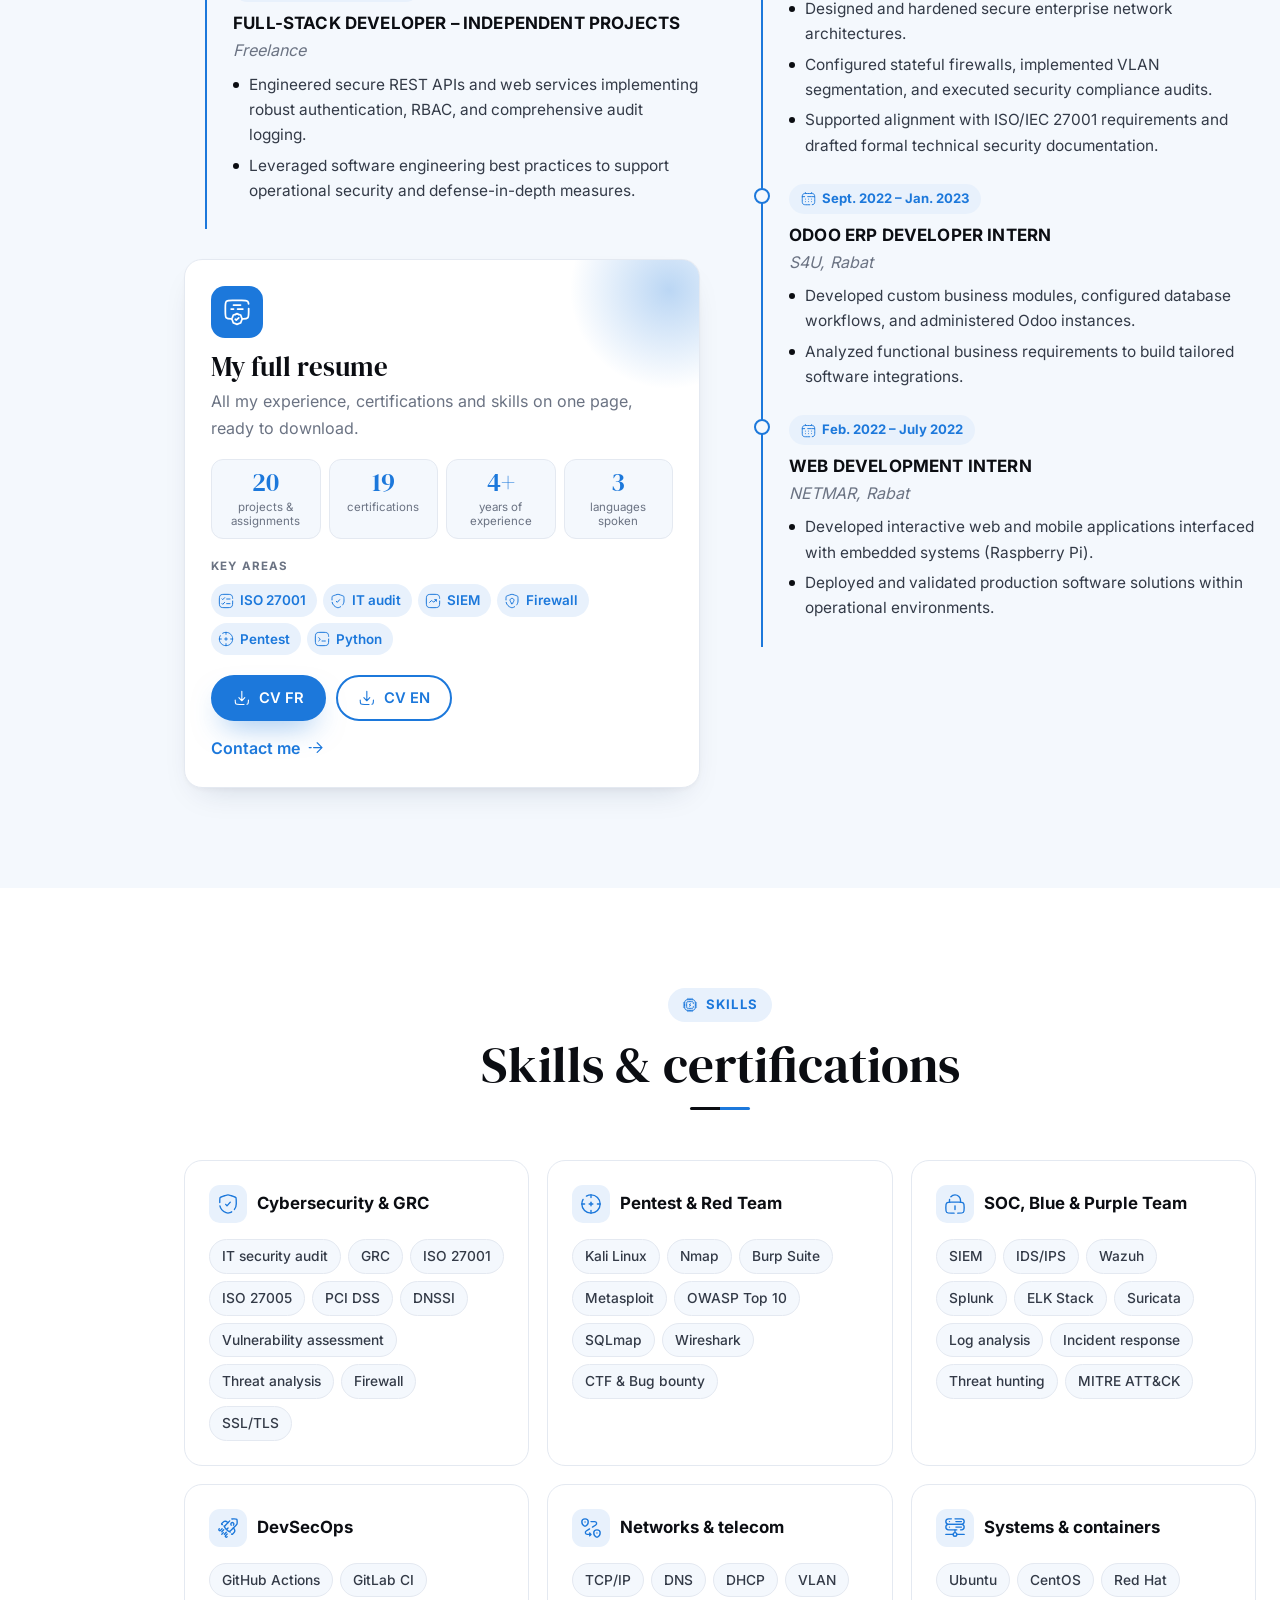
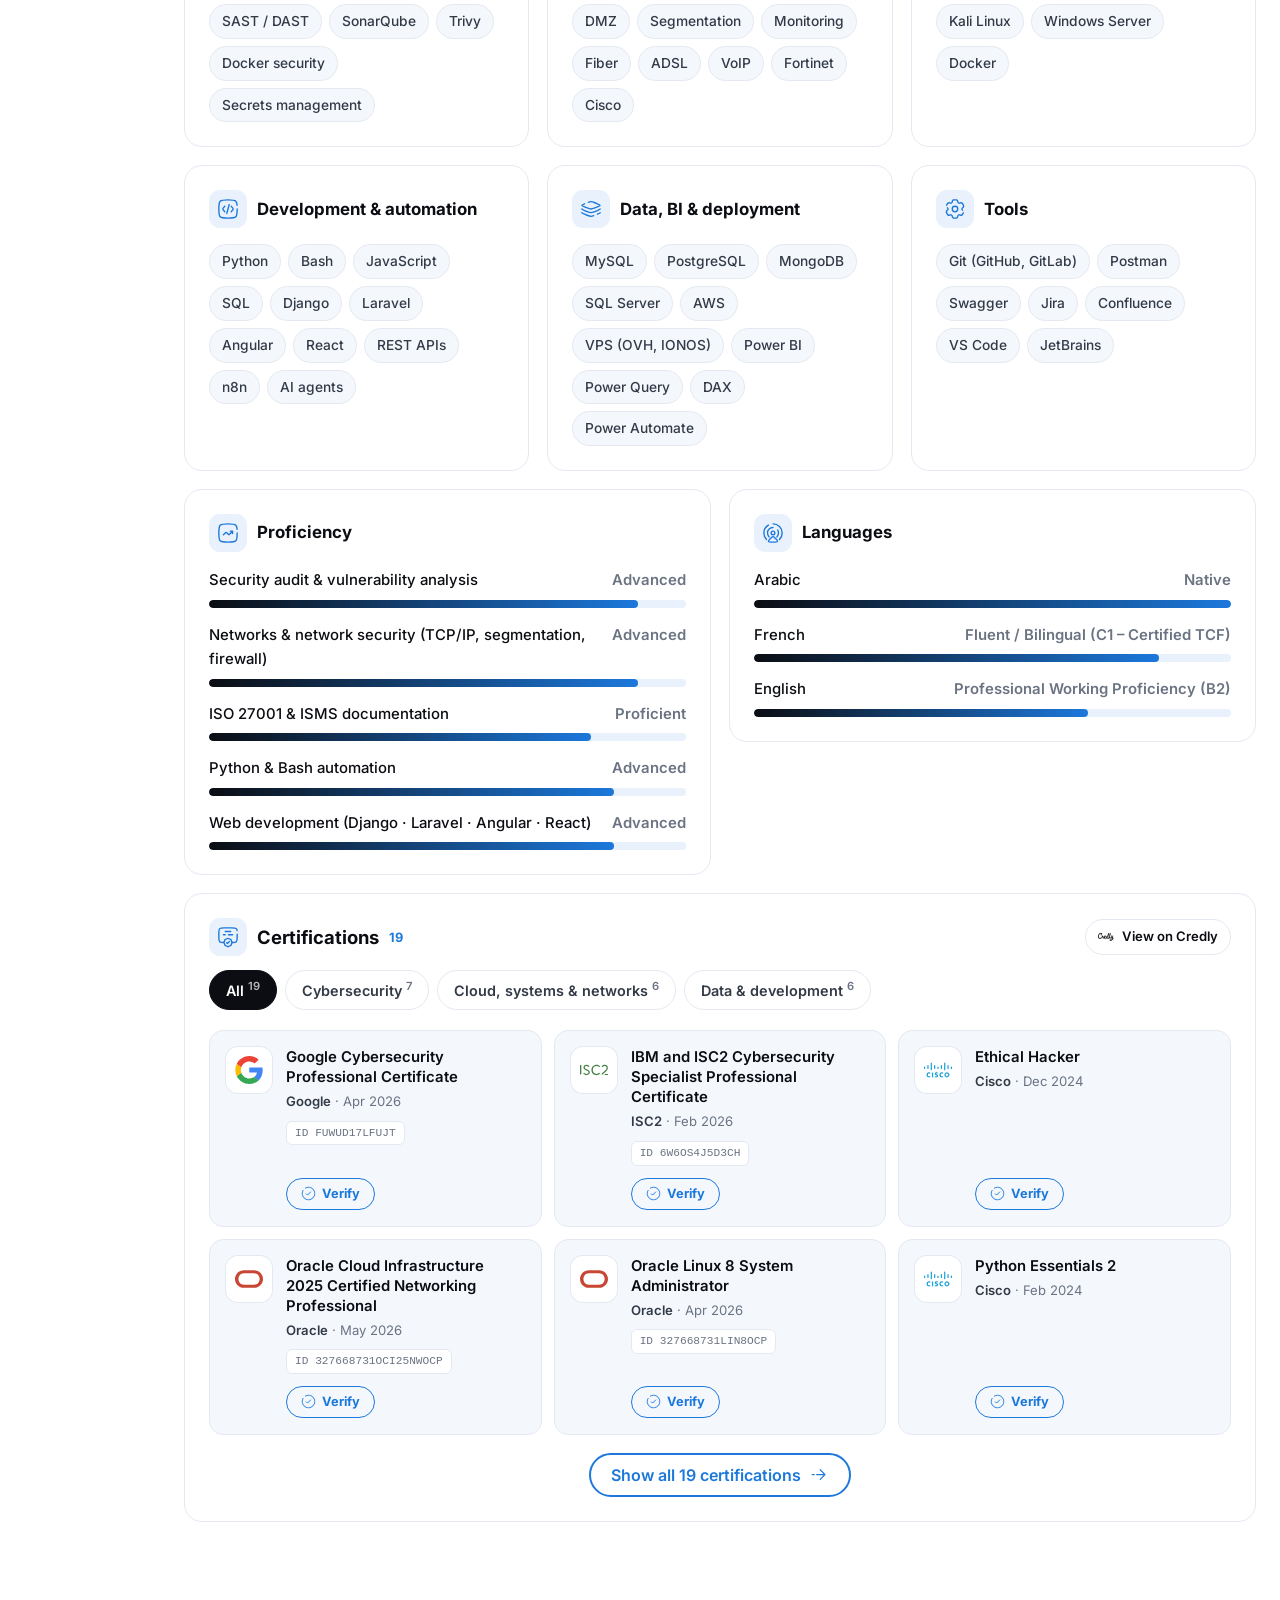
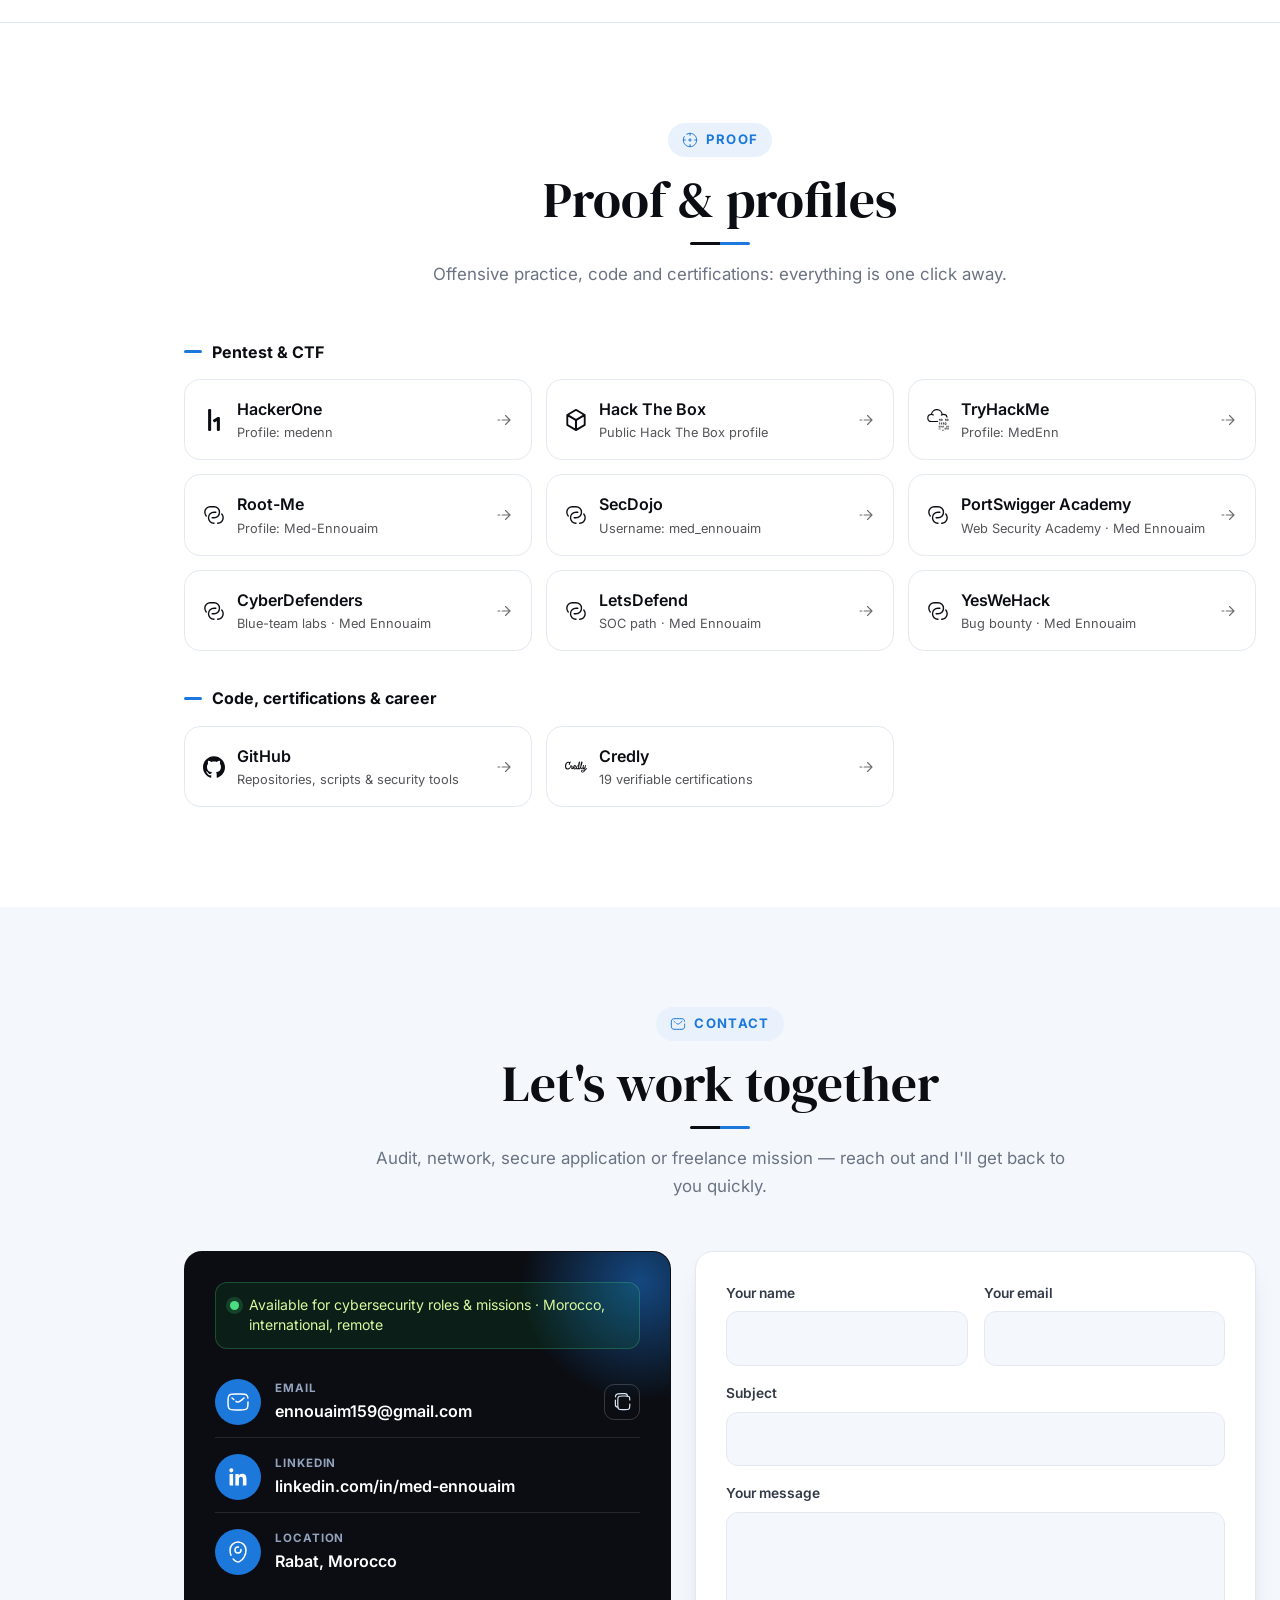
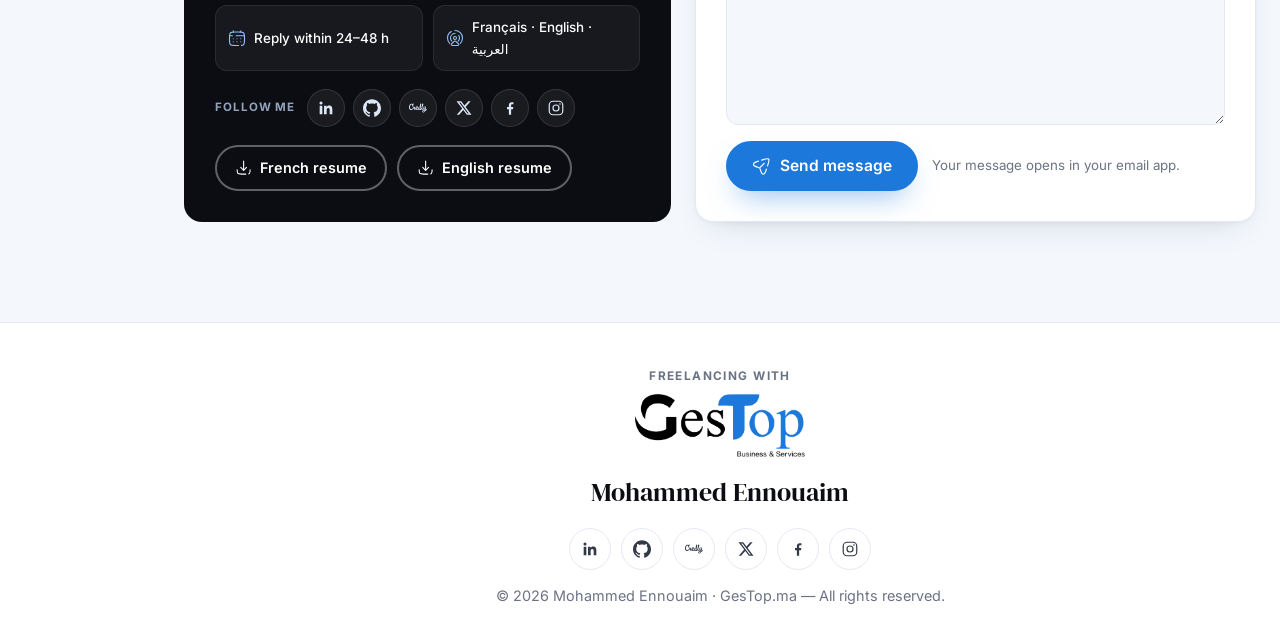
==== commit 363f0e00: "commit" ====
--- a/index.html
+++ b/index.html
@@ -13,20 +13,20 @@
 <meta property="og:site_name" content="Mohammed Ennouaim">
 <meta property="og:locale" content="fr_FR">
 <meta property="og:locale:alternate" content="en_US">
-<link rel="canonical" href="https://medenn01.github.io/Portfolio/">
-<meta property="og:url" content="https://medenn01.github.io/Portfolio/">
-<meta property="og:image" content="https://medenn01.github.io/Portfolio/assets/img/og-cover.png">
+<link rel="canonical" href="https://ennouaim.com/">
+<meta property="og:url" content="https://ennouaim.com/">
+<meta property="og:image" content="https://ennouaim.com/assets/img/og-cover.png">
 <meta property="og:image:width" content="1200">
 <meta property="og:image:height" content="630">
 <meta property="og:image:alt" content="Mohammed Ennouaim, ingénieur en cybersécurité — audit SSI, pentest, SOC, GRC">
 <meta name="twitter:card" content="summary_large_image">
 <meta name="twitter:title" content="Mohammed Ennouaim | Cybersecurity Engineer">
 <meta name="twitter:description" content="IT security audit, pentesting, SOC, ISO 27001, networks and secure development.">
-<meta name="twitter:image" content="https://medenn01.github.io/Portfolio/assets/img/og-cover.png">
+<meta name="twitter:image" content="https://ennouaim.com/assets/img/og-cover.png">
 <meta property="og:type" content="website">
 <meta name="theme-color" content="#ffffff" media="(prefers-color-scheme: light)">
 <meta name="theme-color" content="#0a0f17" media="(prefers-color-scheme: dark)">
-<script type="application/ld+json">{"@context": "https://schema.org", "@type": "Person", "name": "Mohammed Ennouaim", "url": "https://medenn01.github.io/Portfolio/", "jobTitle": "Ingénieur en Cybersécurité", "image": "https://medenn01.github.io/Portfolio/assets/img/og-cover.png", "address": {"@type": "PostalAddress", "addressLocality": "Rabat", "addressCountry": "MA"}, "alumniOf": {"@type": "CollegeOrUniversity", "name": "ENSA Kénitra"}, "knowsAbout": ["Audit SSI", "Pentest", "SOC", "ISO 27001", "GRC", "Sécurité réseau", "DevSecOps"], "sameAs": ["https://www.linkedin.com/in/med-ennouaim/", "https://x.com/MEnnouaim", "https://www.facebook.com/Med.Ennouaim/", "https://www.instagram.com/med_ennouaim/", "https://github.com/MedEnn01", "https://www.credly.com/users/ennouaim-mohammed", "https://hackerone.com/medenn", "https://www.root-me.org/Med-Ennouaim"]}</script>
+<script type="application/ld+json">{"@context": "https://schema.org", "@type": "Person", "name": "Mohammed Ennouaim", "url": "https://ennouaim.com/", "jobTitle": "Ingénieur en Cybersécurité", "image": "https://ennouaim.com/assets/img/og-cover.png", "address": {"@type": "PostalAddress", "addressLocality": "Rabat", "addressCountry": "MA"}, "alumniOf": {"@type": "CollegeOrUniversity", "name": "ENSA Kénitra"}, "knowsAbout": ["Audit SSI", "Pentest", "SOC", "ISO 27001", "GRC", "Sécurité réseau", "DevSecOps"], "sameAs": ["https://www.linkedin.com/in/med-ennouaim/", "https://x.com/MEnnouaim", "https://www.facebook.com/Med.Ennouaim/", "https://www.instagram.com/med_ennouaim/", "https://github.com/MedEnn01", "https://www.credly.com/users/ennouaim-mohammed", "https://hackerone.com/medenn", "https://www.root-me.org/Med-Ennouaim"]}</script>
 <link rel="apple-touch-icon" href="assets/img/apple-touch-icon.png">
 <link rel="icon" href="assets/img/favicon.png">
 <link rel="preload" href="assets/fonts/inter-latin-wght-normal.woff2" as="font" type="font/woff2" crossorigin>
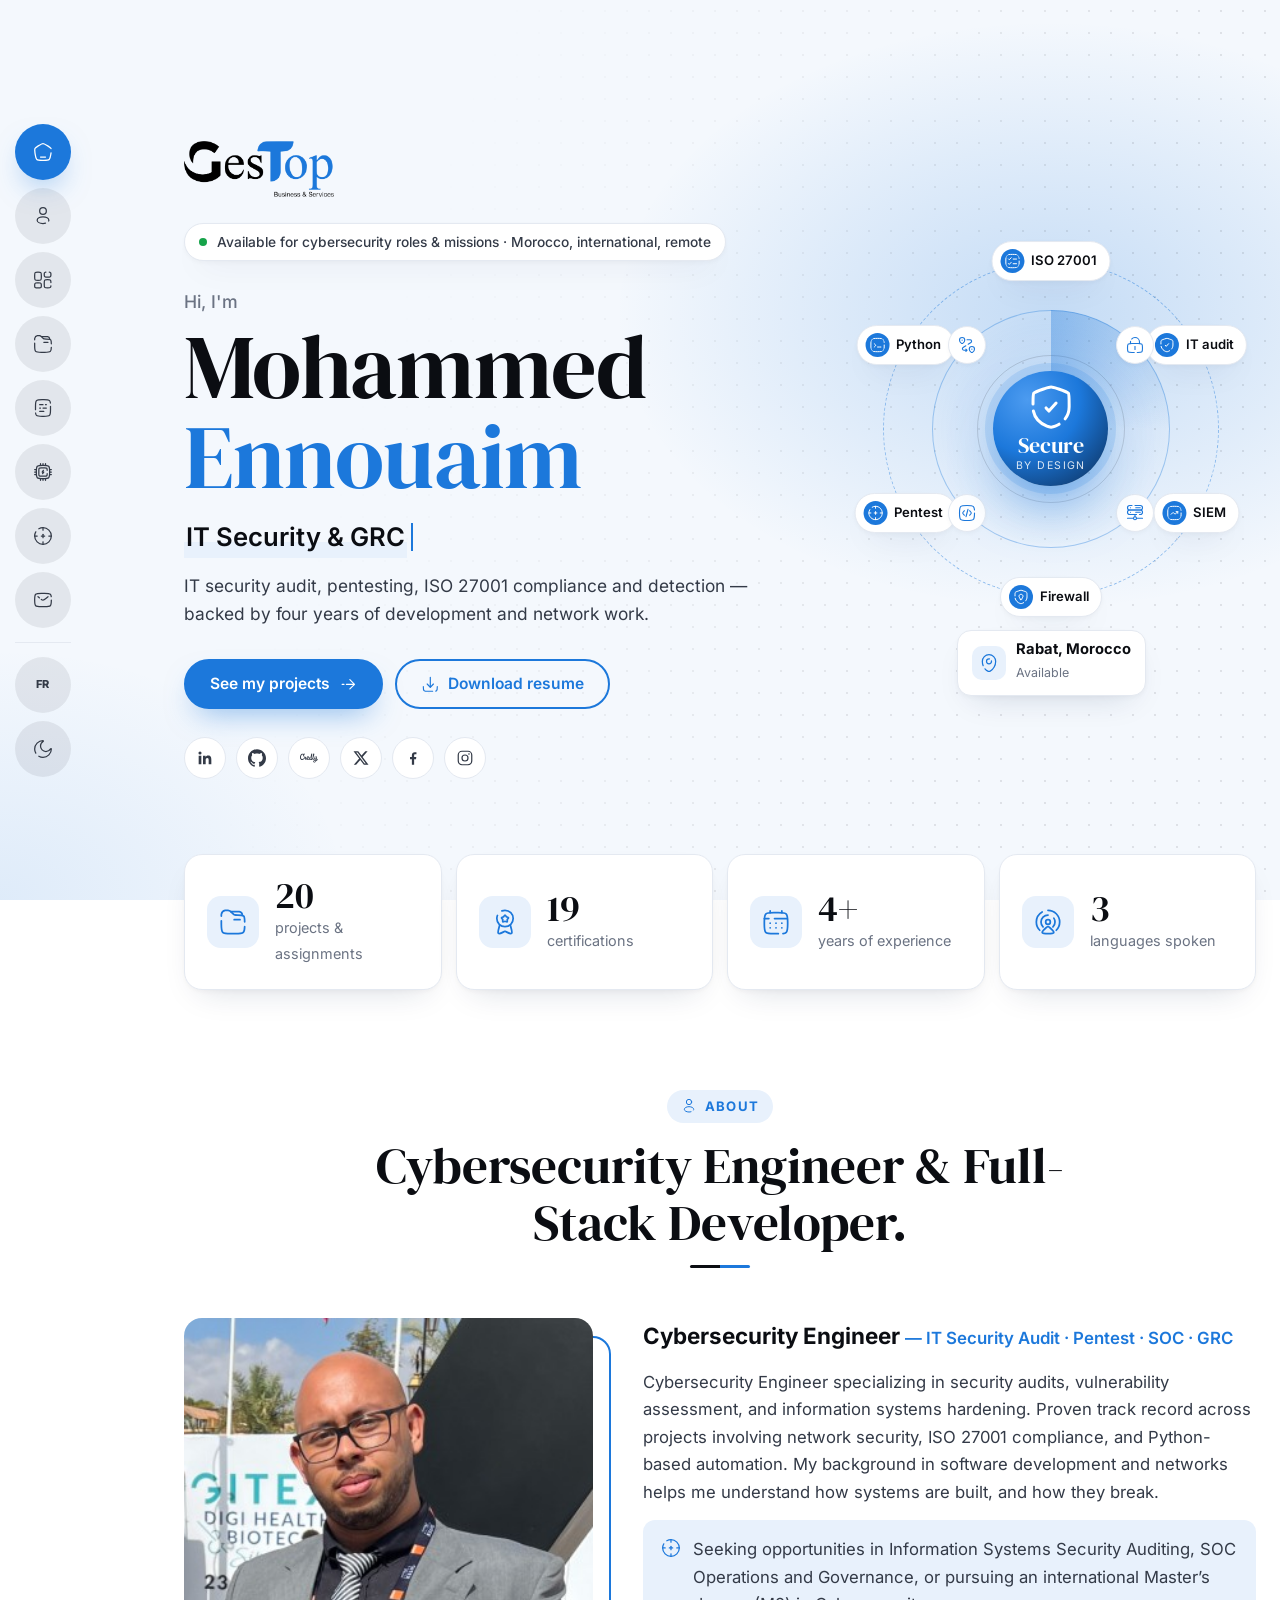
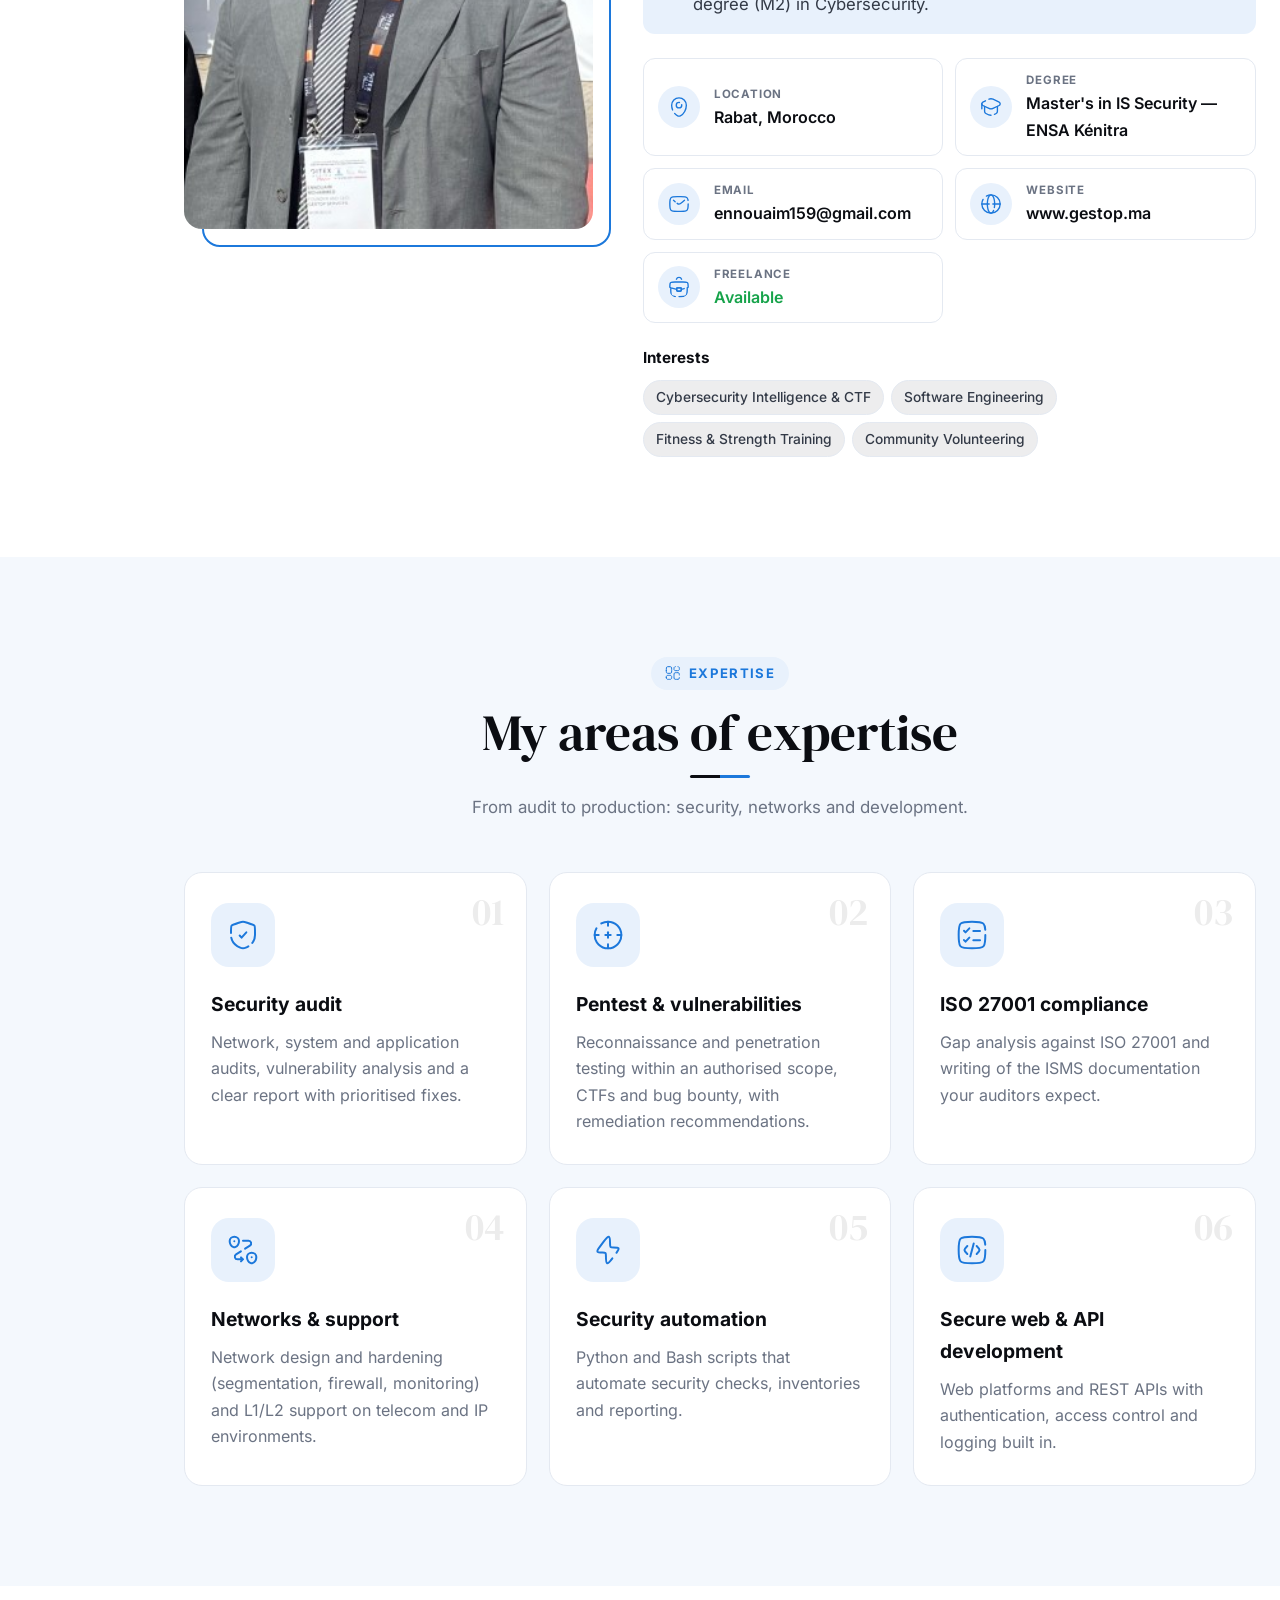
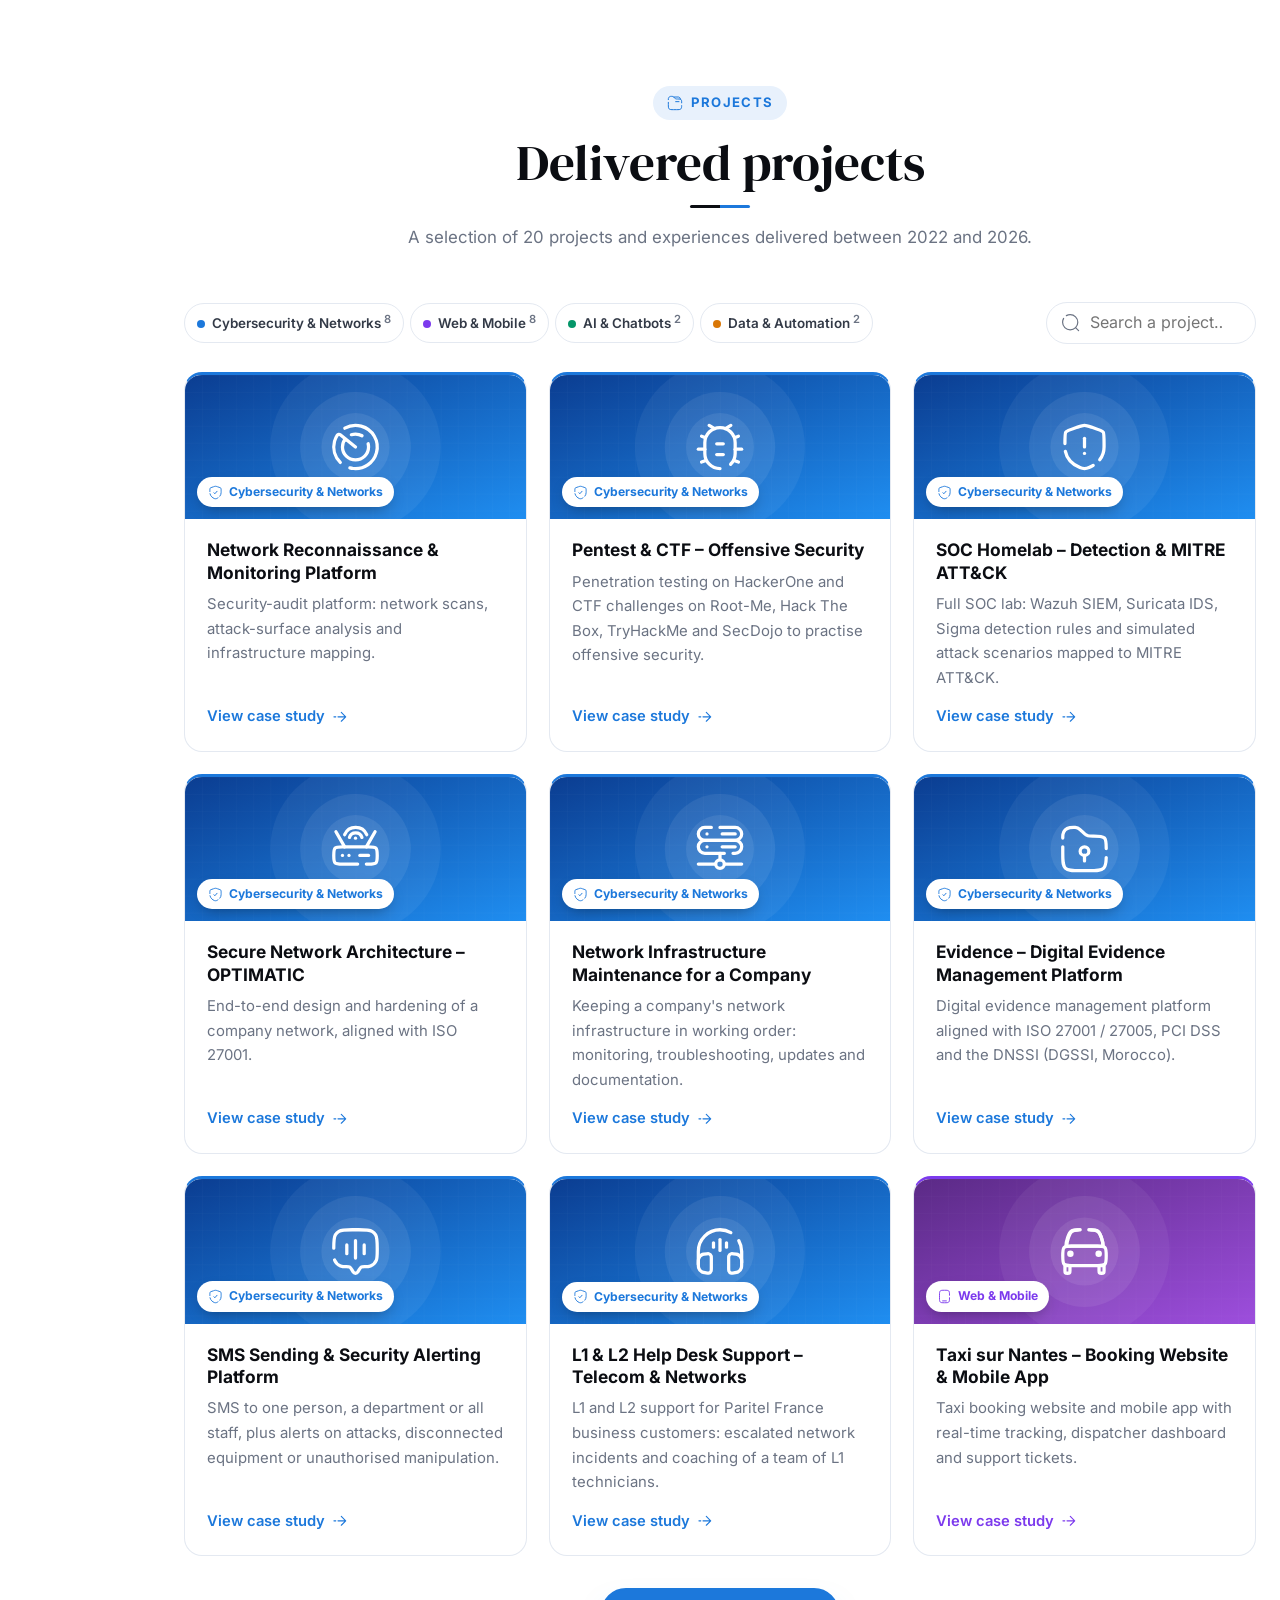
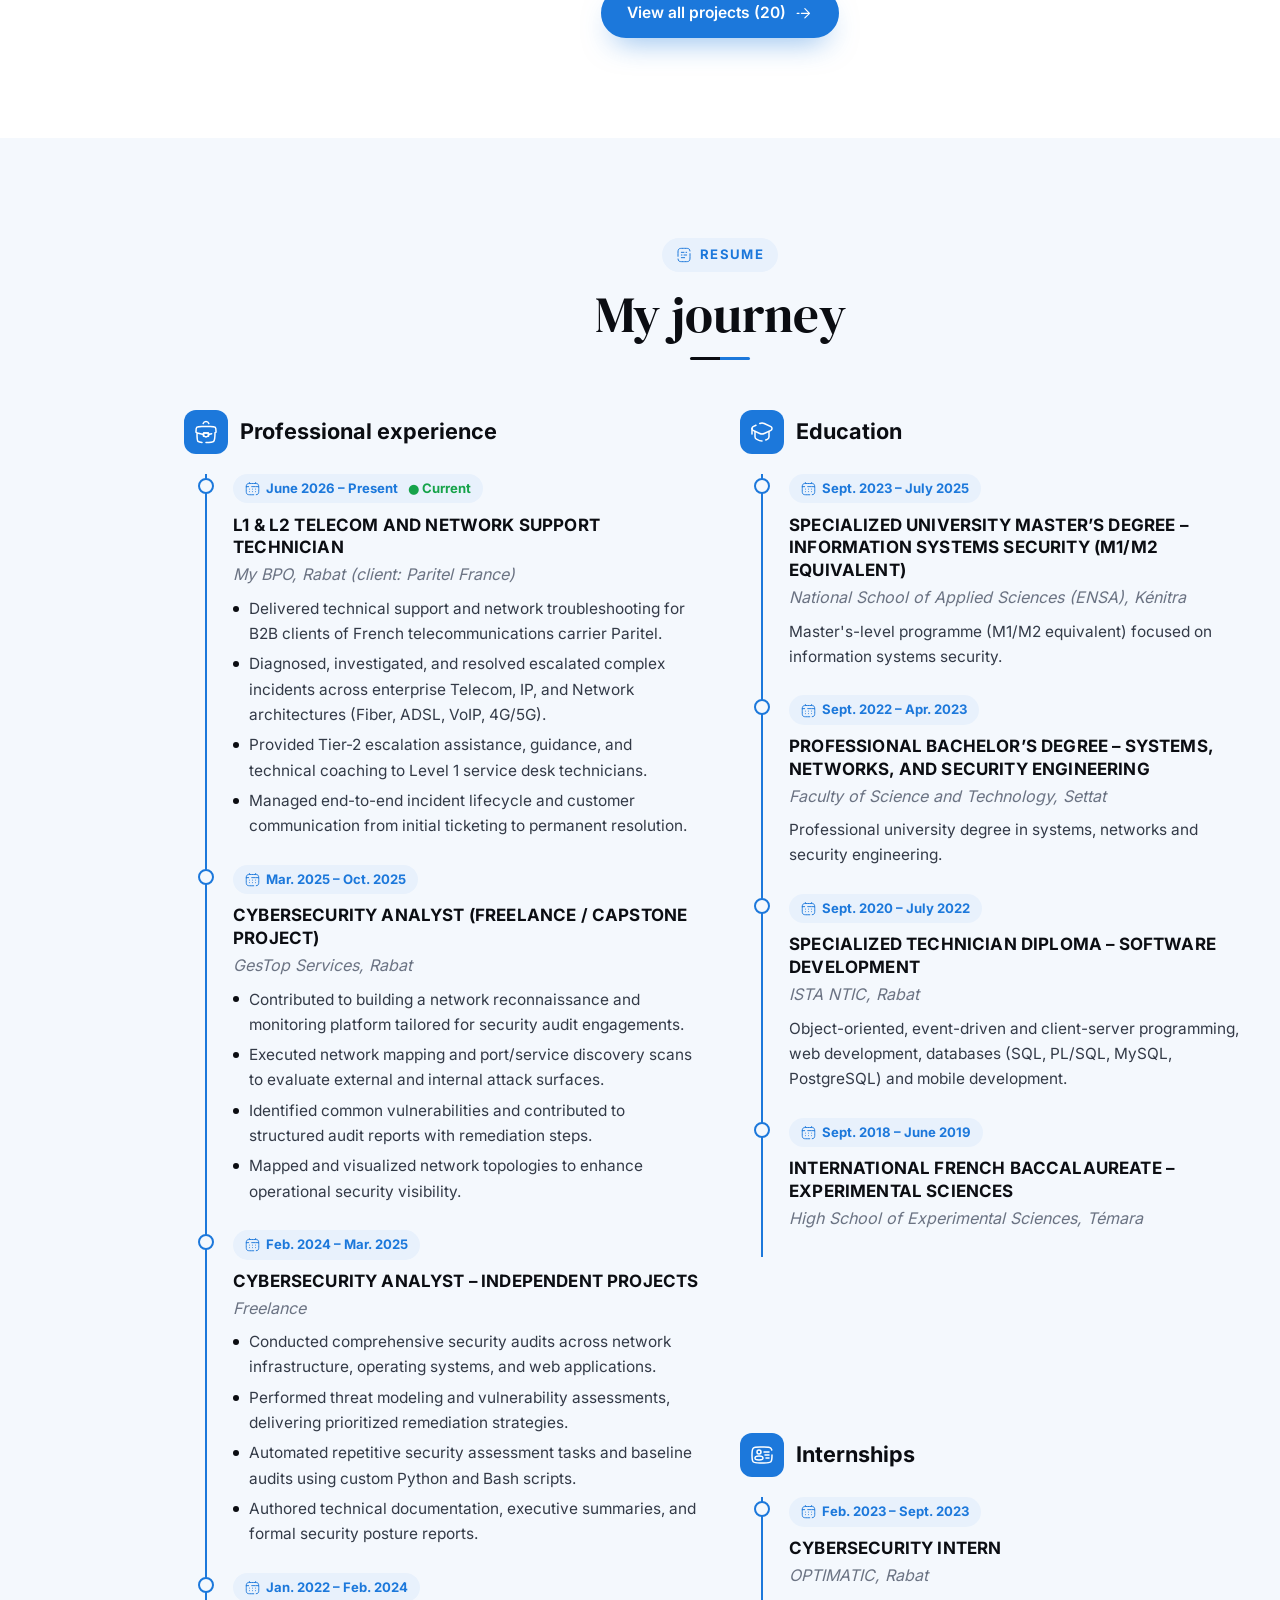
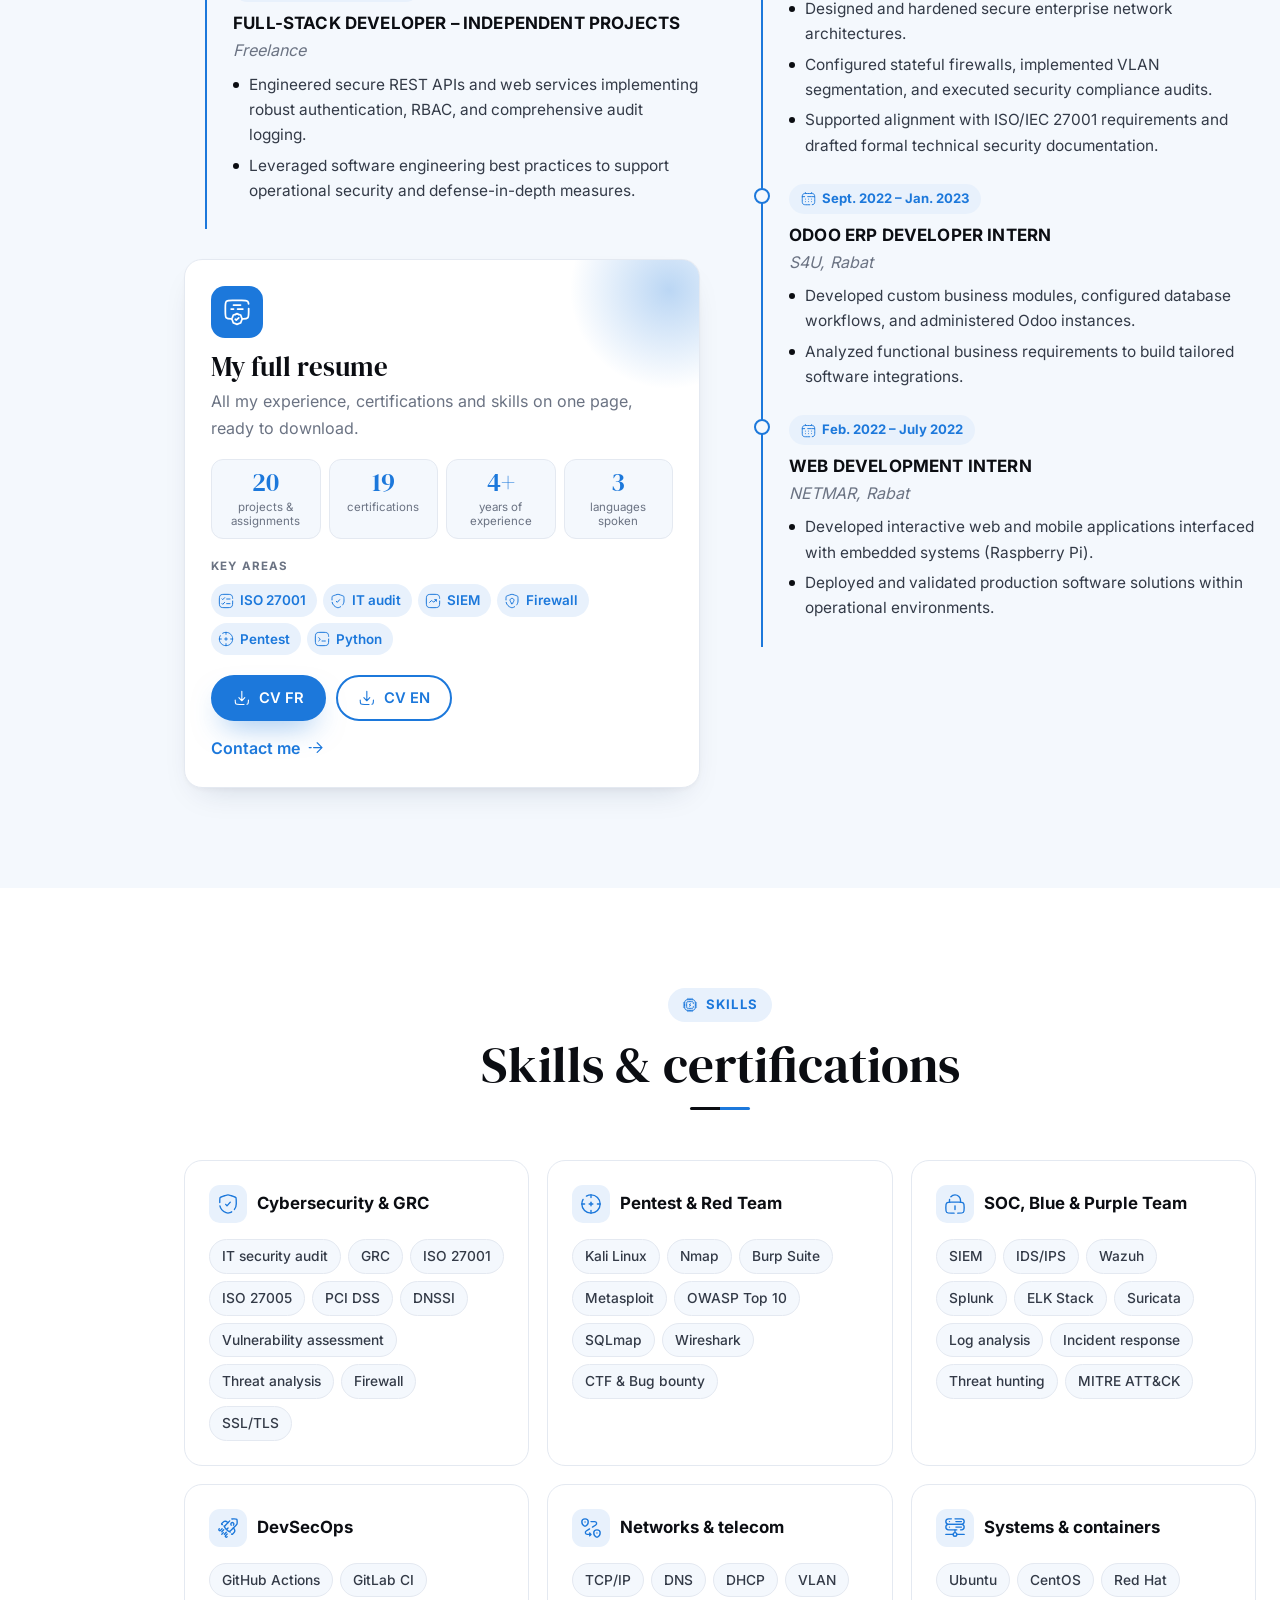
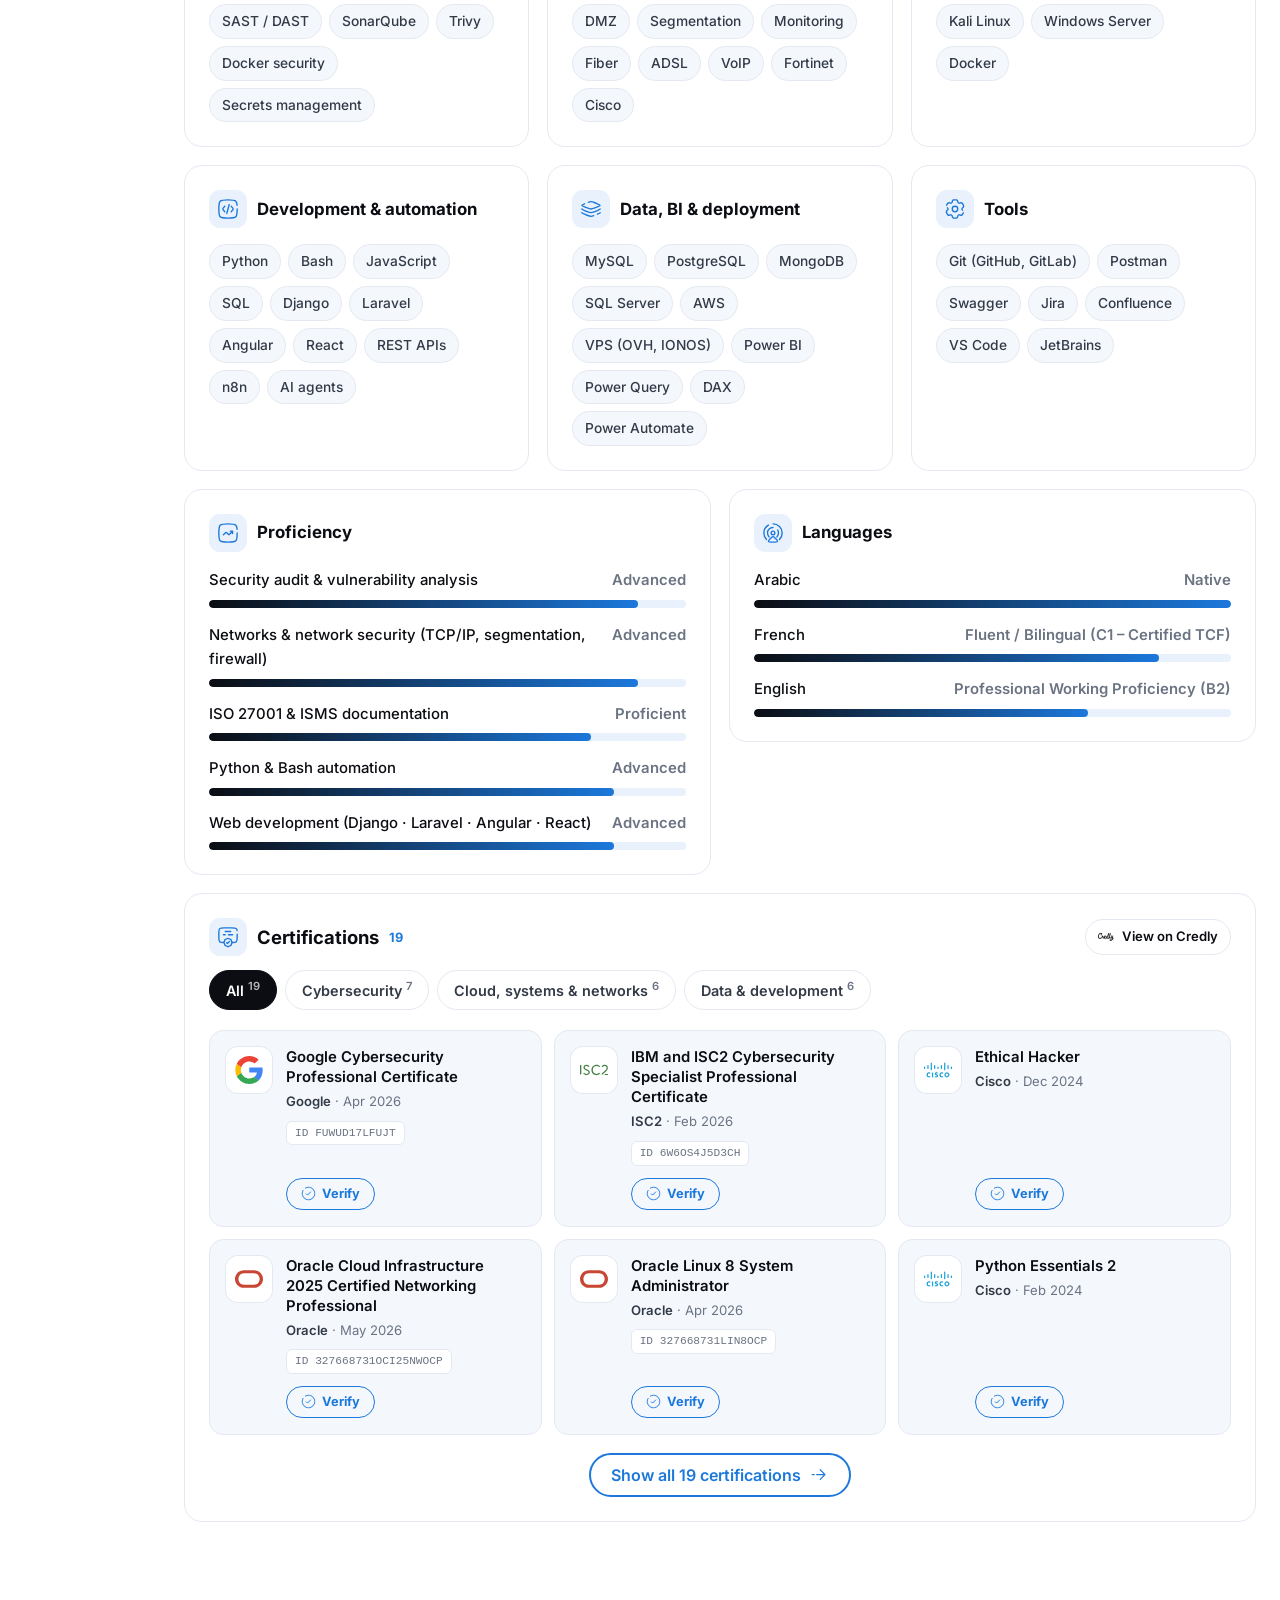
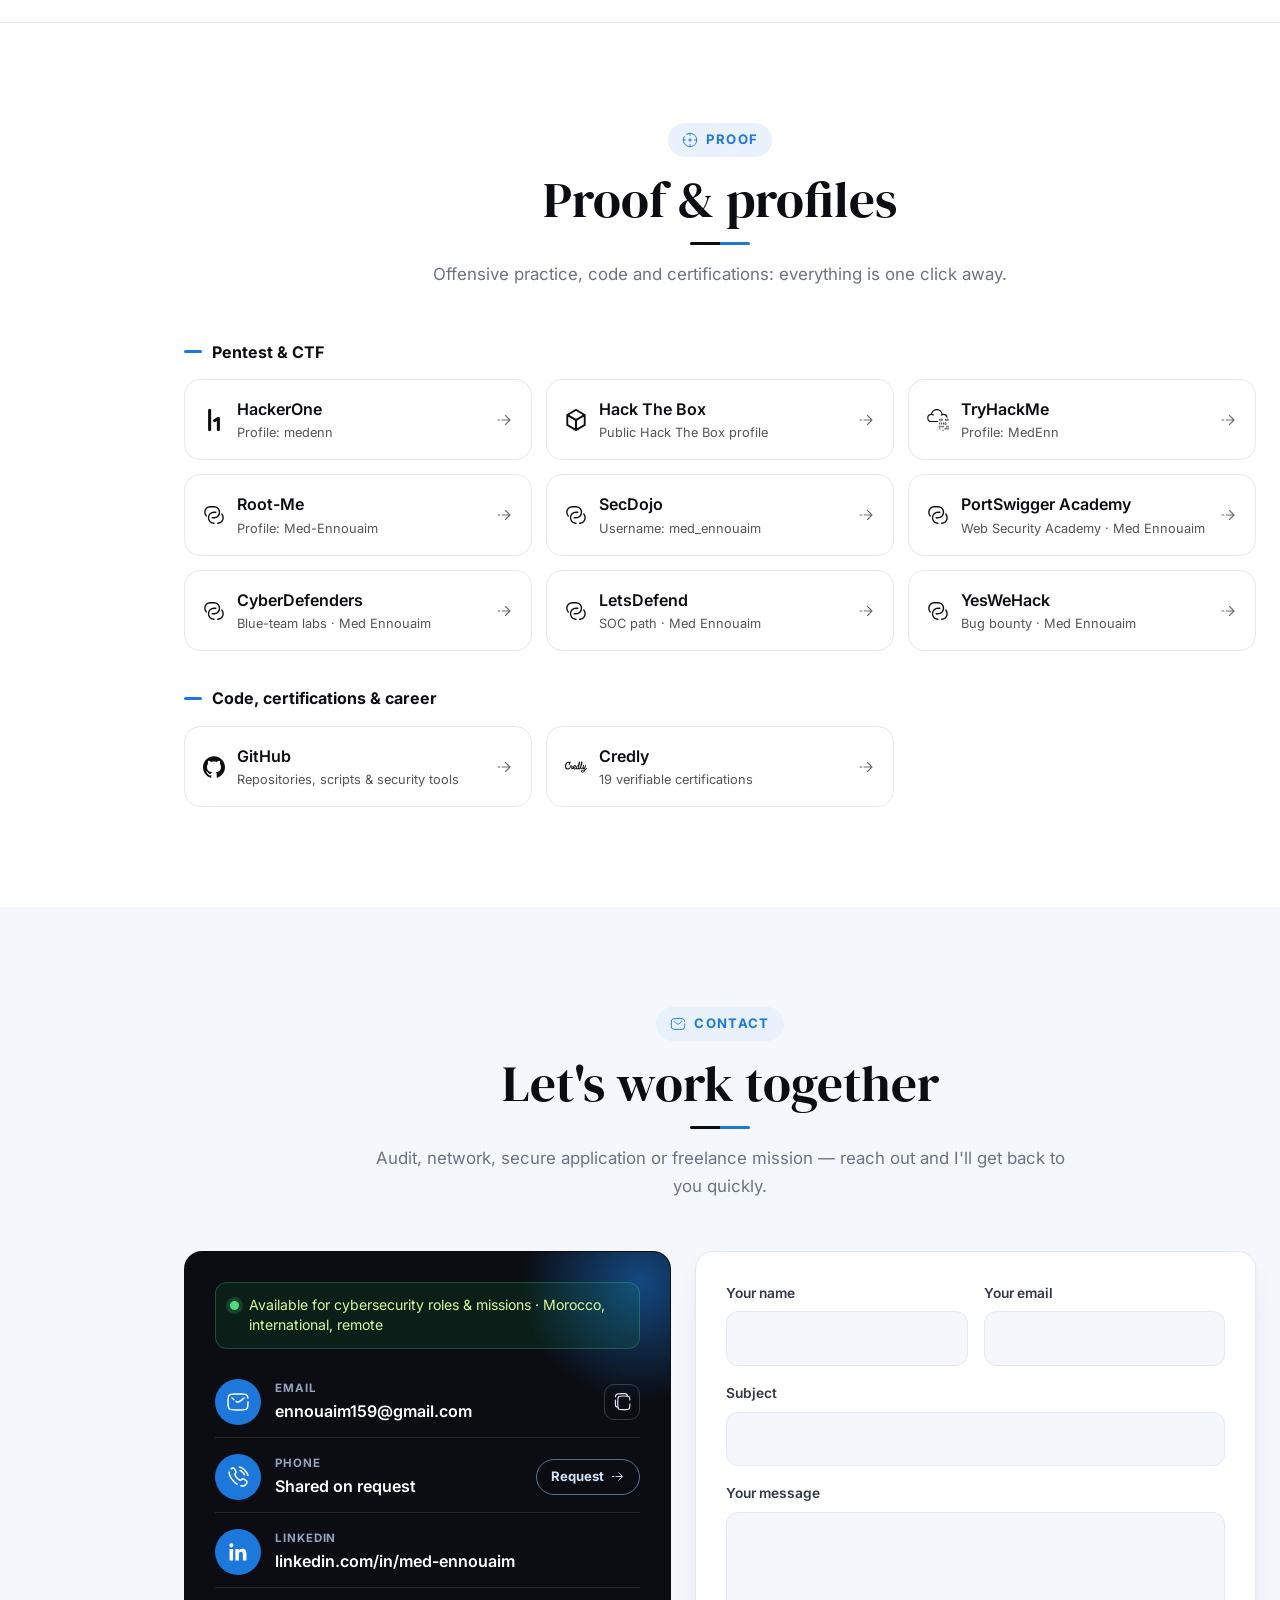
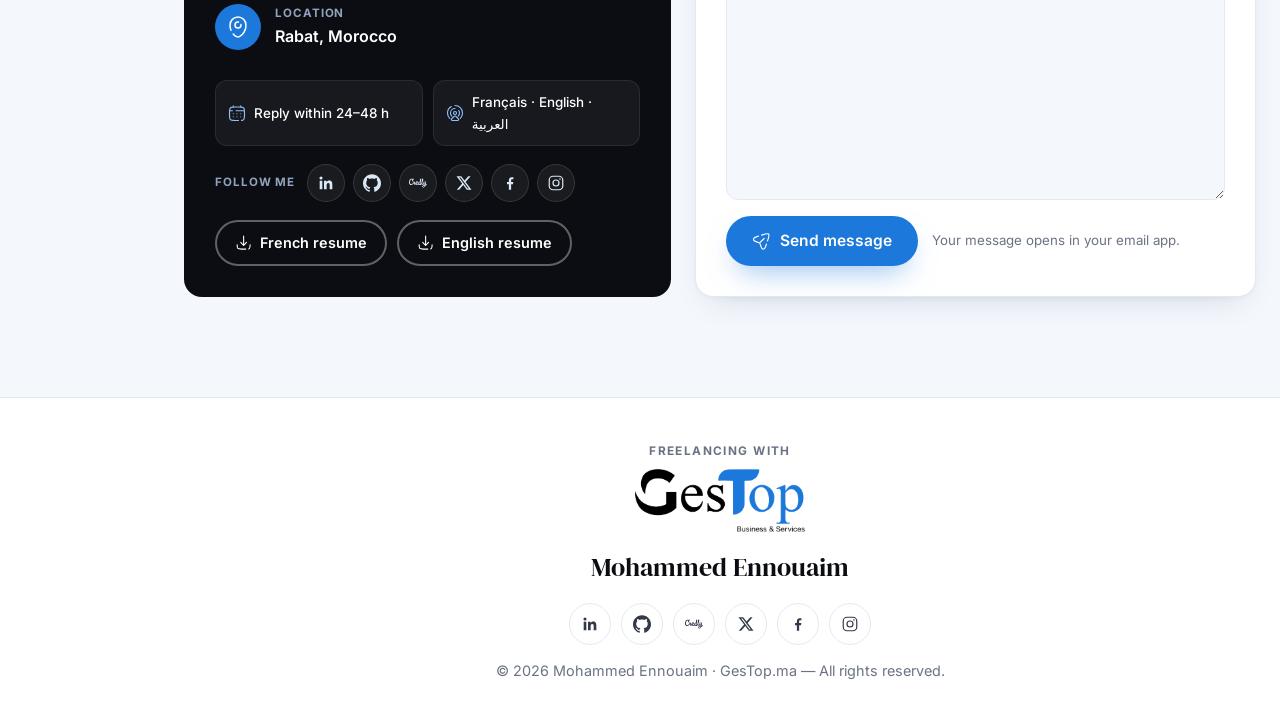
==== commit 45a5e41c: "commit sec" ====
--- a/index.html
+++ b/index.html
@@ -2,7 +2,7 @@
 <html lang="fr" data-lang="fr">
 <head>
 <meta charset="utf-8">
-<meta http-equiv="Content-Security-Policy" content="default-src 'self'; script-src 'self' https://challenges.cloudflare.com 'sha256-GRV1PhoZrauxMMHoVrXUkjzDMLJU+cGpPJg7U32TGqk='; style-src 'self' 'unsafe-inline'; img-src 'self' data:; font-src 'self'; connect-src 'self' https://script.google.com https://script.googleusercontent.com; frame-src https://challenges.cloudflare.com; object-src 'none'; base-uri 'self'">
+<meta http-equiv="Content-Security-Policy" content="default-src 'self'; script-src 'self' 'sha256-GRV1PhoZrauxMMHoVrXUkjzDMLJU+cGpPJg7U32TGqk=' https://challenges.cloudflare.com https://www.googletagmanager.com https://static.cloudflareinsights.com; style-src 'self' 'unsafe-inline'; img-src 'self' data: https://*.google-analytics.com https://*.googletagmanager.com; font-src 'self'; connect-src 'self' https://script.google.com https://script.googleusercontent.com https://*.google-analytics.com https://*.analytics.google.com https://*.googletagmanager.com https://cloudflareinsights.com; frame-src https://challenges.cloudflare.com; object-src 'none'; base-uri 'self'; form-action 'self'; manifest-src 'self'; worker-src 'none'; upgrade-insecure-requests">
 <meta name="viewport" content="width=device-width, initial-scale=1, viewport-fit=cover">
 <title>Mohammed Ennouaim | Ingénieur en Cybersécurité</title>
 <meta name="referrer" content="strict-origin-when-cross-origin">
@@ -49,5 +49,6 @@
 </noscript>
 <script src="assets/data.js"></script>
 <script src="assets/app.js"></script>
+<script src="assets/analytics.js"></script>
 </body>
 </html>
--- a/assets/style.css
+++ b/assets/style.css
@@ -591,3 +591,29 @@
 .cc-btn:hover{background:var(--blue);color:#fff}
 .cc-btn .ic{width:15px;height:15px}
 @media (max-width:900px){.ct{grid-template-columns:1fr}.form label:has(textarea) textarea{min-height:160px}}
+
+/* ==========================================================
+   Bannière de consentement (Google Analytics)
+   ========================================================== */
+.cc-banner{position:fixed;left:16px;right:16px;bottom:16px;z-index:2500;max-width:720px;margin:0 auto;display:flex;flex-wrap:wrap;align-items:center;gap:16px 20px;padding:18px 20px;border-radius:18px;background:var(--card);color:var(--ink);border:1px solid var(--line);box-shadow:0 24px 60px -20px rgba(0,0,0,.45);animation:ccIn .35s cubic-bezier(.2,.8,.2,1)}
+@keyframes ccIn{from{opacity:0;transform:translateY(16px)}}
+.cc-in{flex:1 1 360px;min-width:0}
+.cc-t{margin:0 0 4px;font-weight:700;font-size:1rem}
+.cc-p{margin:0;color:var(--mute);font-size:.88rem;line-height:1.5}
+.cc-btns{display:flex;gap:10px;flex:0 0 auto}
+.cc-btns button{height:42px;padding:0 20px;border-radius:999px;font-weight:600;font-size:.9rem;border:2px solid var(--blue);cursor:pointer}
+.cc-ok{background:var(--blue);color:#fff}
+.cc-ok:hover{background:var(--blue-d);border-color:var(--blue-d)}
+.cc-no{background:transparent;color:var(--blue)}
+.cc-no:hover{background:var(--blue-soft)}
+.foot-ck{background:none;border:0;padding:0;font:inherit;color:inherit;text-decoration:underline;text-underline-offset:3px;cursor:pointer}
+.foot-ck:hover{color:var(--blue)}
+@media (max-width:560px){.cc-banner{left:10px;right:10px;bottom:10px;padding:16px}.cc-btns{width:100%}.cc-btns button{flex:1}}
+@media print{.cc-banner{display:none}}
+
+/* téléphone sur demande */
+.ph-req{flex:none;display:inline-flex;align-items:center;gap:6px;height:36px;padding:0 14px;border-radius:999px;border:1.5px solid rgba(143,192,247,.55);background:transparent;color:#cfe3fb;font-size:.82rem;font-weight:700;cursor:pointer;transition:background .2s,border-color .2s}
+.ph-req:hover{background:var(--blue);border-color:var(--blue);color:#fff}
+.ph-req .ic{width:15px;height:15px}
+.ct-l .ph-req{color:#cfe3fb}
+.ct-l{overflow:clip}
